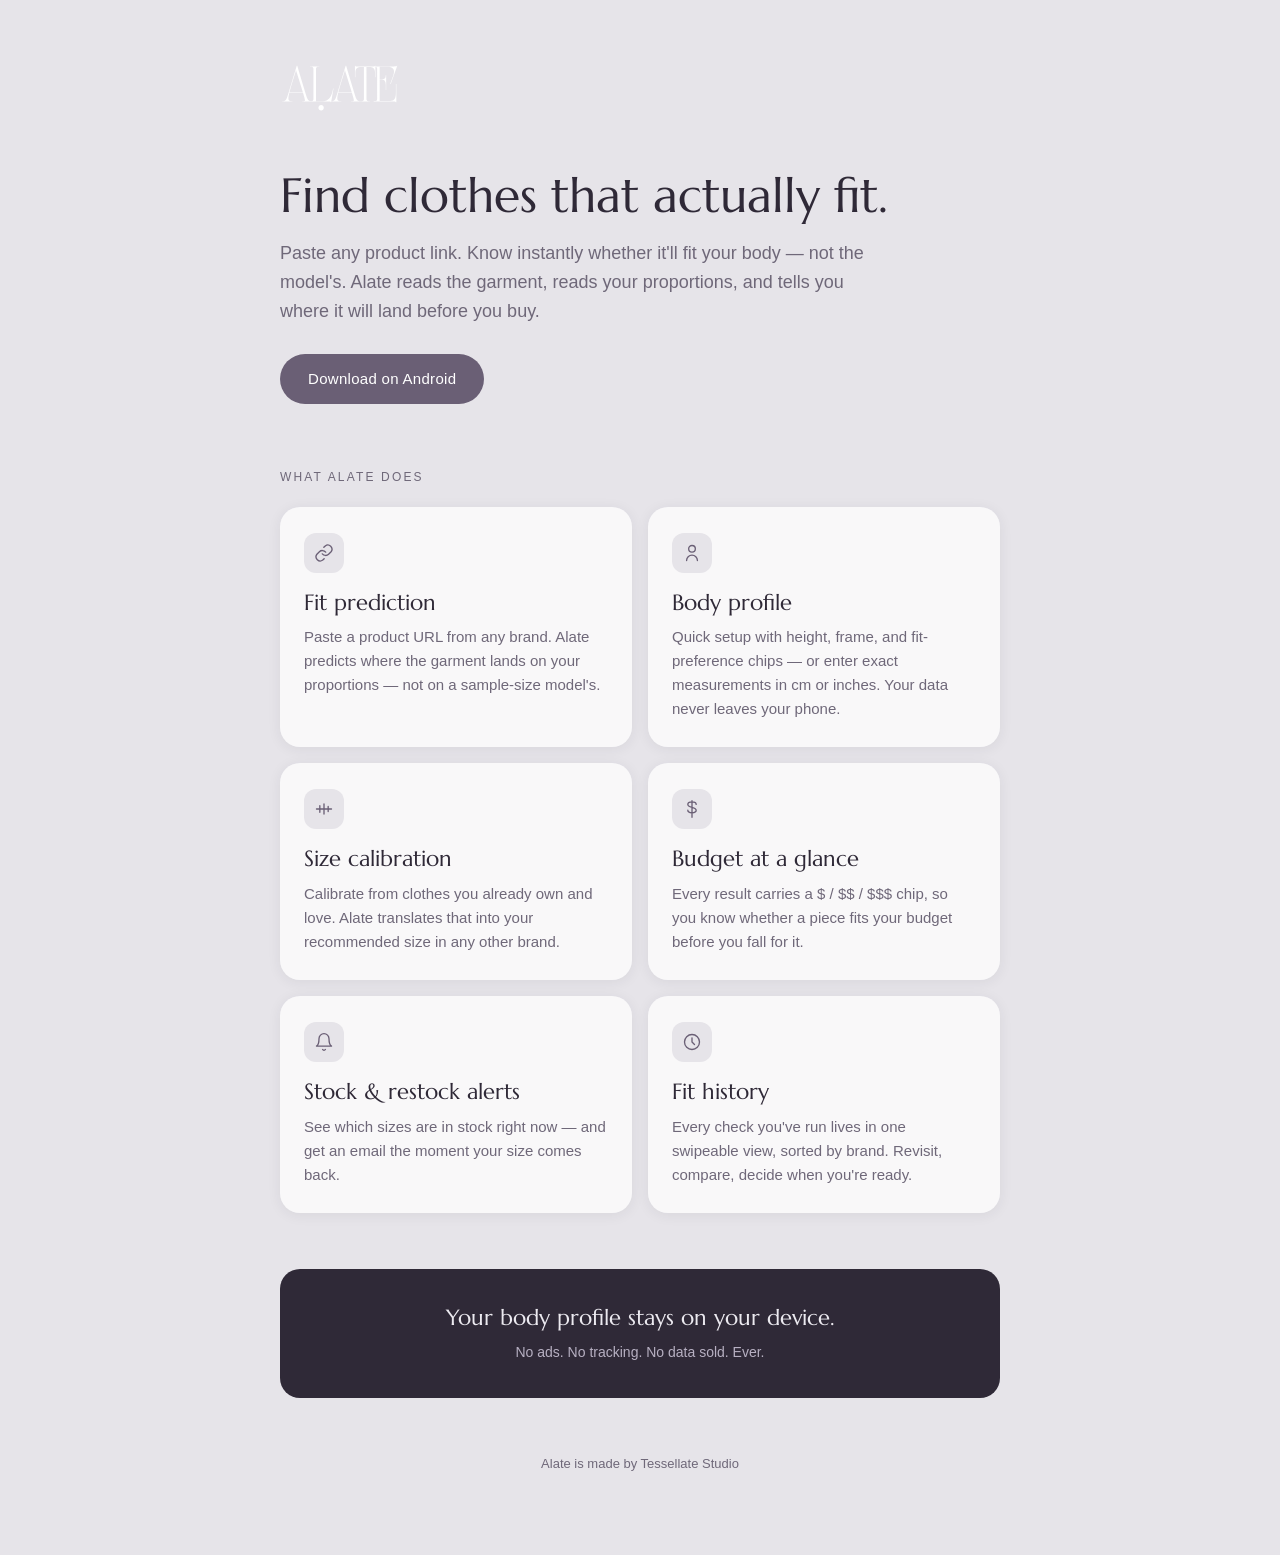
==== alate/index.html @ 80ae96fe "feat: add Alate and Mood Layer product one-pagers - alate/index.html — shopper-facing explainer (fit" ====
<!DOCTYPE html>
<html lang="en">
<head>
<meta charset="UTF-8">
<meta name="viewport" content="width=device-width, initial-scale=1.0">
<title>Alate — Find clothes that actually fit</title>
</head>
<body style="margin:0">
<style>
  @font-face {
    font-family: 'Marcellus';
    font-weight: 400;
    font-style: normal;
    src: url([data-uri]) format('truetype');
  }
  :root {
    --bg: #e6e4e9;
    --ink: #2f2937;
    --primary: #6a5f75;
    --muted: #6f6879;
    --glass: rgba(255, 255, 255, 0.75);
    --radius: 20px;
    --serif: 'Marcellus', Georgia, 'Times New Roman', serif;
    --sans: -apple-system, 'Segoe UI', Roboto, Helvetica, Arial, sans-serif;
  }
  html { background: var(--bg); }
  body {
    background: var(--bg);
    color: var(--ink);
    font-family: var(--sans);
    line-height: 1.6;
    -webkit-font-smoothing: antialiased;
  }
  .wrap { max-width: 720px; margin: 0 auto; padding: 64px 24px 80px; }
  .brand {
    display: flex;
    align-items: center;
    gap: 14px;
    margin-bottom: 56px;
  }
  .brand img.word { height: 48px; width: auto; }
  .hero h1 {
    font-family: var(--serif);
    font-weight: 400;
    font-size: clamp(34px, 7vw, 48px);
    line-height: 1.15;
    text-wrap: balance;
    margin: 0 0 16px;
  }
  .hero p.sub {
    font-size: 18px;
    color: var(--muted);
    max-width: 34em;
    margin: 0 0 28px;
  }
  .pill {
    display: inline-block;
    background: var(--primary);
    color: #fff;
    border-radius: 9999px;
    padding: 13px 28px;
    font-size: 15px;
    letter-spacing: 0.02em;
    text-decoration: none;
  }
  .pill:focus-visible { outline: 3px solid var(--ink); outline-offset: 2px; }
  .eyebrow {
    font-size: 12px;
    letter-spacing: 0.18em;
    text-transform: uppercase;
    color: var(--muted);
    margin: 64px 0 20px;
  }
  .grid {
    display: grid;
    grid-template-columns: repeat(auto-fit, minmax(280px, 1fr));
    gap: 16px;
  }
  .card {
    background: var(--glass);
    border-radius: var(--radius);
    padding: 26px 24px;
    box-shadow: 0 2px 14px rgba(47, 41, 55, 0.07);
  }
  .card h2 {
    font-family: var(--serif);
    font-weight: 400;
    font-size: 22px;
    margin: 0 0 8px;
    line-height: 1.3;
  }
  .card p { margin: 0; font-size: 15px; color: var(--muted); }
  .glyph {
    width: 40px; height: 40px;
    border-radius: 12px;
    background: var(--bg);
    display: flex; align-items: center; justify-content: center;
    margin-bottom: 16px;
  }
  .glyph svg { width: 20px; height: 20px; stroke: var(--primary); fill: none; stroke-width: 1.6; stroke-linecap: round; stroke-linejoin: round; }
  .privacy {
    margin-top: 56px;
    background: var(--ink);
    color: #eceaf0;
    border-radius: var(--radius);
    padding: 34px 32px;
    text-align: center;
  }
  .privacy p.lead {
    font-family: var(--serif);
    font-size: 22px;
    line-height: 1.4;
    margin: 0 0 8px;
    text-wrap: balance;
  }
  .privacy p.small { margin: 0; font-size: 14px; color: #b7b0c2; }
  .foot {
    margin-top: 56px;
    text-align: center;
    font-size: 13px;
    color: var(--muted);
  }
</style>

<div class="wrap">
  <div class="brand">
    <img class="word" src="[data-uri]" alt="alate">
  </div>

  <div class="hero">
    <h1>Find clothes that actually fit.</h1>
    <p class="sub">Paste any product link. Know instantly whether it'll fit your body — not the model's. Alate reads the garment, reads your proportions, and tells you where it will land before you buy.</p>
    <a class="pill" href="#">Download on Android</a>
  </div>

  <p class="eyebrow">What Alate does</p>

  <div class="grid">
    <div class="card">
      <div class="glyph"><svg viewBox="0 0 24 24"><path d="M10 13a5 5 0 0 0 7.5.5l3-3a5 5 0 0 0-7-7l-1.7 1.7"/><path d="M14 11a5 5 0 0 0-7.5-.5l-3 3a5 5 0 0 0 7 7l1.7-1.7"/></svg></div>
      <h2>Fit prediction</h2>
      <p>Paste a product URL from any brand. Alate predicts where the garment lands on your proportions — not on a sample-size model's.</p>
    </div>
    <div class="card">
      <div class="glyph"><svg viewBox="0 0 24 24"><circle cx="12" cy="7" r="4"/><path d="M5.5 21a6.5 6.5 0 0 1 13 0"/></svg></div>
      <h2>Body profile</h2>
      <p>Quick setup with height, frame, and fit-preference chips — or enter exact measurements in cm or inches. Your data never leaves your phone.</p>
    </div>
    <div class="card">
      <div class="glyph"><svg viewBox="0 0 24 24"><path d="M3 12h18M7 8v8M12 6v12M17 9v6"/></svg></div>
      <h2>Size calibration</h2>
      <p>Calibrate from clothes you already own and love. Alate translates that into your recommended size in any other brand.</p>
    </div>
    <div class="card">
      <div class="glyph"><svg viewBox="0 0 24 24"><path d="M12 2v20M17 6.5c0-2-2.2-3-5-3s-5 1-5 3 2 2.7 5 3.5 5 1.7 5 3.5-2.2 3-5 3-5-1-5-3"/></svg></div>
      <h2>Budget at a glance</h2>
      <p>Every result carries a $ / $$ / $$$ chip, so you know whether a piece fits your budget before you fall for it.</p>
    </div>
    <div class="card">
      <div class="glyph"><svg viewBox="0 0 24 24"><path d="M18 8a6 6 0 0 0-12 0c0 7-3 9-3 9h18s-3-2-3-9"/><path d="M13.7 21a2 2 0 0 1-3.4 0"/></svg></div>
      <h2>Stock &amp; restock alerts</h2>
      <p>See which sizes are in stock right now — and get an email the moment your size comes back.</p>
    </div>
    <div class="card">
      <div class="glyph"><svg viewBox="0 0 24 24"><circle cx="12" cy="12" r="9"/><path d="M12 7v5l3 3"/></svg></div>
      <h2>Fit history</h2>
      <p>Every check you've run lives in one swipeable view, sorted by brand. Revisit, compare, decide when you're ready.</p>
    </div>
  </div>

  <div class="privacy">
    <p class="lead">Your body profile stays on your device.</p>
    <p class="small">No ads. No tracking. No data sold. Ever.</p>
  </div>

  <div class="foot">Alate is made by Tessellate Studio</div>
</div>

</body>
</html>
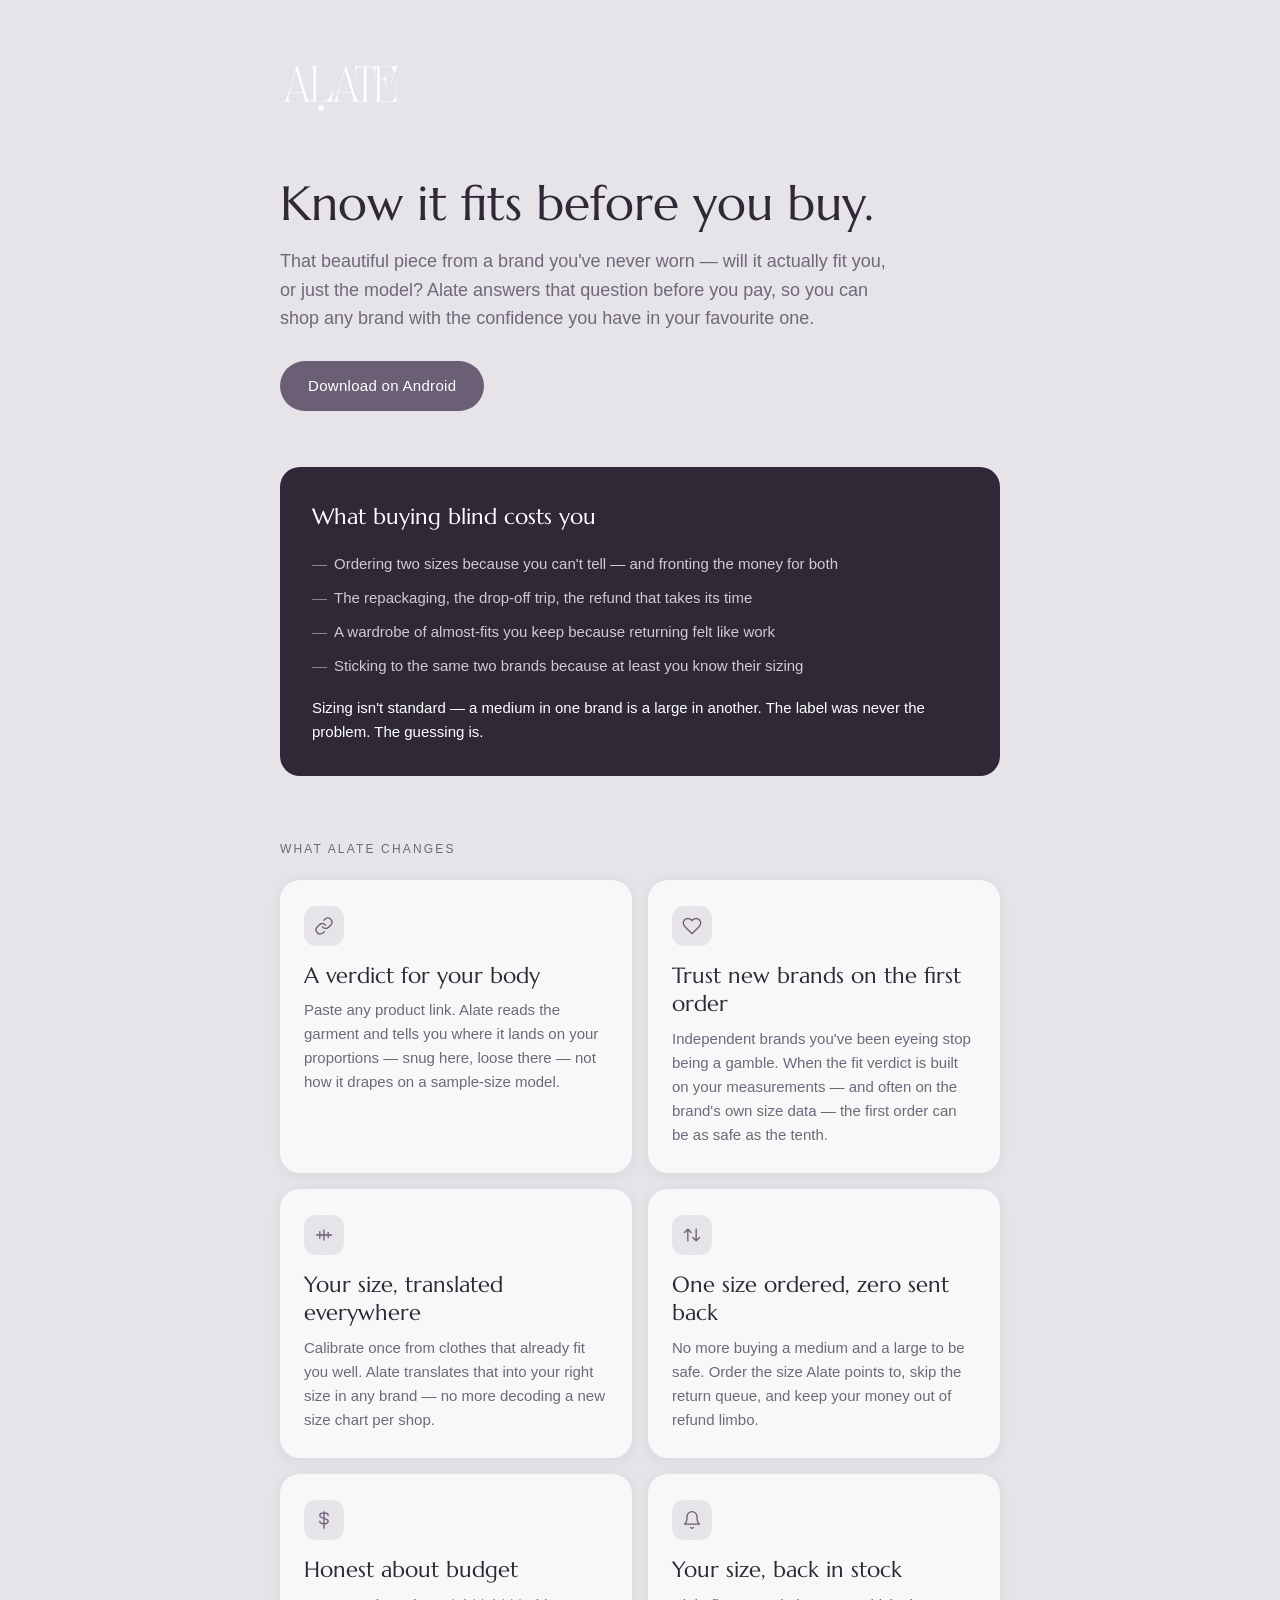
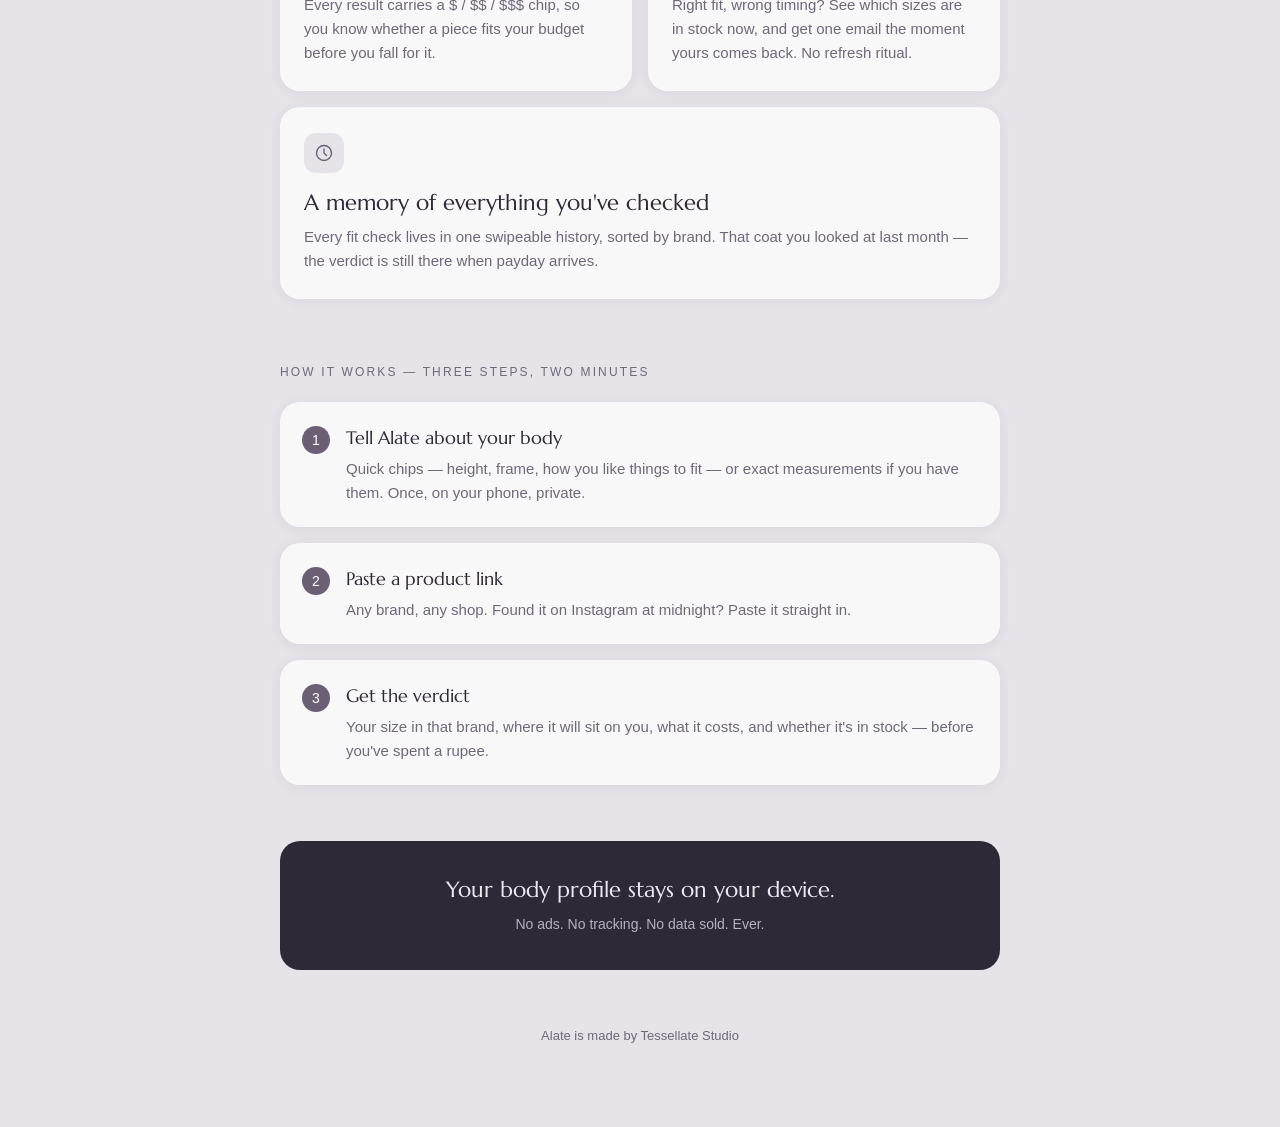
==== commit b63a90ee: "feat: trust-led shopper pitch for Alate one-pager Reframe from feature list to outcomes: buying-blin" ====
--- a/alate/index.html
+++ b/alate/index.html
@@ -3,7 +3,7 @@
 <head>
 <meta charset="UTF-8">
 <meta name="viewport" content="width=device-width, initial-scale=1.0">
-<title>Alate — Find clothes that actually fit</title>
+<title>Alate — Know it fits before you buy</title>
 </head>
 <body style="margin:0">
 <style>
@@ -32,12 +32,7 @@
     -webkit-font-smoothing: antialiased;
   }
   .wrap { max-width: 720px; margin: 0 auto; padding: 64px 24px 80px; }
-  .brand {
-    display: flex;
-    align-items: center;
-    gap: 14px;
-    margin-bottom: 56px;
-  }
+  .brand { margin-bottom: 56px; }
   .brand img.word { height: 48px; width: auto; }
   .hero h1 {
     font-family: var(--serif);
@@ -71,6 +66,24 @@
     color: var(--muted);
     margin: 64px 0 20px;
   }
+  .cost {
+    background: var(--ink);
+    color: #eceaf0;
+    border-radius: var(--radius);
+    padding: 32px;
+    margin-top: 56px;
+  }
+  .cost h2 {
+    font-family: var(--serif);
+    font-weight: 400;
+    font-size: 22px;
+    margin: 0 0 18px;
+    color: #fff;
+  }
+  .cost ul { margin: 0; padding: 0; list-style: none; display: grid; gap: 10px; }
+  .cost li { font-size: 15px; color: #cfc9d8; padding-left: 22px; position: relative; }
+  .cost li::before { content: '—'; position: absolute; left: 0; color: #8d8399; }
+  .cost p.kicker { margin: 18px 0 0; font-size: 15px; color: #fff; }
   .grid {
     display: grid;
     grid-template-columns: repeat(auto-fit, minmax(280px, 1fr));
@@ -82,6 +95,7 @@
     padding: 26px 24px;
     box-shadow: 0 2px 14px rgba(47, 41, 55, 0.07);
   }
+  .card.wide { grid-column: 1 / -1; }
   .card h2 {
     font-family: var(--serif);
     font-weight: 400;
@@ -98,6 +112,28 @@
     margin-bottom: 16px;
   }
   .glyph svg { width: 20px; height: 20px; stroke: var(--primary); fill: none; stroke-width: 1.6; stroke-linecap: round; stroke-linejoin: round; }
+  .steps { display: grid; gap: 16px; counter-reset: step; }
+  .step {
+    background: var(--glass);
+    border-radius: var(--radius);
+    padding: 22px 24px 22px 66px;
+    box-shadow: 0 2px 14px rgba(47, 41, 55, 0.07);
+    position: relative;
+    counter-increment: step;
+  }
+  .step::before {
+    content: counter(step);
+    position: absolute;
+    left: 22px; top: 24px;
+    width: 28px; height: 28px;
+    border-radius: 9999px;
+    background: var(--primary);
+    color: #fff;
+    font-size: 14px;
+    display: flex; align-items: center; justify-content: center;
+  }
+  .step h3 { font-family: var(--serif); font-weight: 400; font-size: 18px; margin: 0 0 4px; }
+  .step p { margin: 0; font-size: 15px; color: var(--muted); }
   .privacy {
     margin-top: 56px;
     background: var(--ink);
@@ -128,43 +164,76 @@
   </div>
 
   <div class="hero">
-    <h1>Find clothes that actually fit.</h1>
-    <p class="sub">Paste any product link. Know instantly whether it'll fit your body — not the model's. Alate reads the garment, reads your proportions, and tells you where it will land before you buy.</p>
+    <h1>Know it fits before you buy.</h1>
+    <p class="sub">That beautiful piece from a brand you've never worn — will it actually fit you, or just the model? Alate answers that question before you pay, so you can shop any brand with the confidence you have in your favourite one.</p>
     <a class="pill" href="#">Download on Android</a>
   </div>
 
-  <p class="eyebrow">What Alate does</p>
+  <div class="cost">
+    <h2>What buying blind costs you</h2>
+    <ul>
+      <li>Ordering two sizes because you can't tell — and fronting the money for both</li>
+      <li>The repackaging, the drop-off trip, the refund that takes its time</li>
+      <li>A wardrobe of almost-fits you keep because returning felt like work</li>
+      <li>Sticking to the same two brands because at least you know their sizing</li>
+    </ul>
+    <p class="kicker">Sizing isn't standard — a medium in one brand is a large in another. The label was never the problem. The guessing is.</p>
+  </div>
+
+  <p class="eyebrow">What Alate changes</p>
 
   <div class="grid">
     <div class="card">
       <div class="glyph"><svg viewBox="0 0 24 24"><path d="M10 13a5 5 0 0 0 7.5.5l3-3a5 5 0 0 0-7-7l-1.7 1.7"/><path d="M14 11a5 5 0 0 0-7.5-.5l-3 3a5 5 0 0 0 7 7l1.7-1.7"/></svg></div>
-      <h2>Fit prediction</h2>
-      <p>Paste a product URL from any brand. Alate predicts where the garment lands on your proportions — not on a sample-size model's.</p>
-    </div>
-    <div class="card">
-      <div class="glyph"><svg viewBox="0 0 24 24"><circle cx="12" cy="7" r="4"/><path d="M5.5 21a6.5 6.5 0 0 1 13 0"/></svg></div>
-      <h2>Body profile</h2>
-      <p>Quick setup with height, frame, and fit-preference chips — or enter exact measurements in cm or inches. Your data never leaves your phone.</p>
+      <h2>A verdict for your body</h2>
+      <p>Paste any product link. Alate reads the garment and tells you where it lands on your proportions — snug here, loose there — not how it drapes on a sample-size model.</p>
+    </div>
+    <div class="card">
+      <div class="glyph"><svg viewBox="0 0 24 24"><path d="M20.8 4.6a5.5 5.5 0 0 0-7.8 0L12 5.6l-1-1a5.5 5.5 0 0 0-7.8 7.8l1 1L12 21.2l7.8-7.8 1-1a5.5 5.5 0 0 0 0-7.8z"/></svg></div>
+      <h2>Trust new brands on the first order</h2>
+      <p>Independent brands you've been eyeing stop being a gamble. When the fit verdict is built on your measurements — and often on the brand's own size data — the first order can be as safe as the tenth.</p>
     </div>
     <div class="card">
       <div class="glyph"><svg viewBox="0 0 24 24"><path d="M3 12h18M7 8v8M12 6v12M17 9v6"/></svg></div>
-      <h2>Size calibration</h2>
-      <p>Calibrate from clothes you already own and love. Alate translates that into your recommended size in any other brand.</p>
+      <h2>Your size, translated everywhere</h2>
+      <p>Calibrate once from clothes that already fit you well. Alate translates that into your right size in any brand — no more decoding a new size chart per shop.</p>
+    </div>
+    <div class="card">
+      <div class="glyph"><svg viewBox="0 0 24 24"><path d="M3 9l4-4 4 4M7 5v14"/><path d="M21 15l-4 4-4-4M17 19V5"/></svg></div>
+      <h2>One size ordered, zero sent back</h2>
+      <p>No more buying a medium and a large to be safe. Order the size Alate points to, skip the return queue, and keep your money out of refund limbo.</p>
     </div>
     <div class="card">
       <div class="glyph"><svg viewBox="0 0 24 24"><path d="M12 2v20M17 6.5c0-2-2.2-3-5-3s-5 1-5 3 2 2.7 5 3.5 5 1.7 5 3.5-2.2 3-5 3-5-1-5-3"/></svg></div>
-      <h2>Budget at a glance</h2>
+      <h2>Honest about budget</h2>
       <p>Every result carries a $ / $$ / $$$ chip, so you know whether a piece fits your budget before you fall for it.</p>
     </div>
     <div class="card">
       <div class="glyph"><svg viewBox="0 0 24 24"><path d="M18 8a6 6 0 0 0-12 0c0 7-3 9-3 9h18s-3-2-3-9"/><path d="M13.7 21a2 2 0 0 1-3.4 0"/></svg></div>
-      <h2>Stock &amp; restock alerts</h2>
-      <p>See which sizes are in stock right now — and get an email the moment your size comes back.</p>
-    </div>
-    <div class="card">
+      <h2>Your size, back in stock</h2>
+      <p>Right fit, wrong timing? See which sizes are in stock now, and get one email the moment yours comes back. No refresh ritual.</p>
+    </div>
+    <div class="card wide">
       <div class="glyph"><svg viewBox="0 0 24 24"><circle cx="12" cy="12" r="9"/><path d="M12 7v5l3 3"/></svg></div>
-      <h2>Fit history</h2>
-      <p>Every check you've run lives in one swipeable view, sorted by brand. Revisit, compare, decide when you're ready.</p>
+      <h2>A memory of everything you've checked</h2>
+      <p>Every fit check lives in one swipeable history, sorted by brand. That coat you looked at last month — the verdict is still there when payday arrives.</p>
+    </div>
+  </div>
+
+  <p class="eyebrow">How it works — three steps, two minutes</p>
+
+  <div class="steps">
+    <div class="step">
+      <h3>Tell Alate about your body</h3>
+      <p>Quick chips — height, frame, how you like things to fit — or exact measurements if you have them. Once, on your phone, private.</p>
+    </div>
+    <div class="step">
+      <h3>Paste a product link</h3>
+      <p>Any brand, any shop. Found it on Instagram at midnight? Paste it straight in.</p>
+    </div>
+    <div class="step">
+      <h3>Get the verdict</h3>
+      <p>Your size in that brand, where it will sit on you, what it costs, and whether it's in stock — before you've spent a rupee.</p>
     </div>
   </div>
 
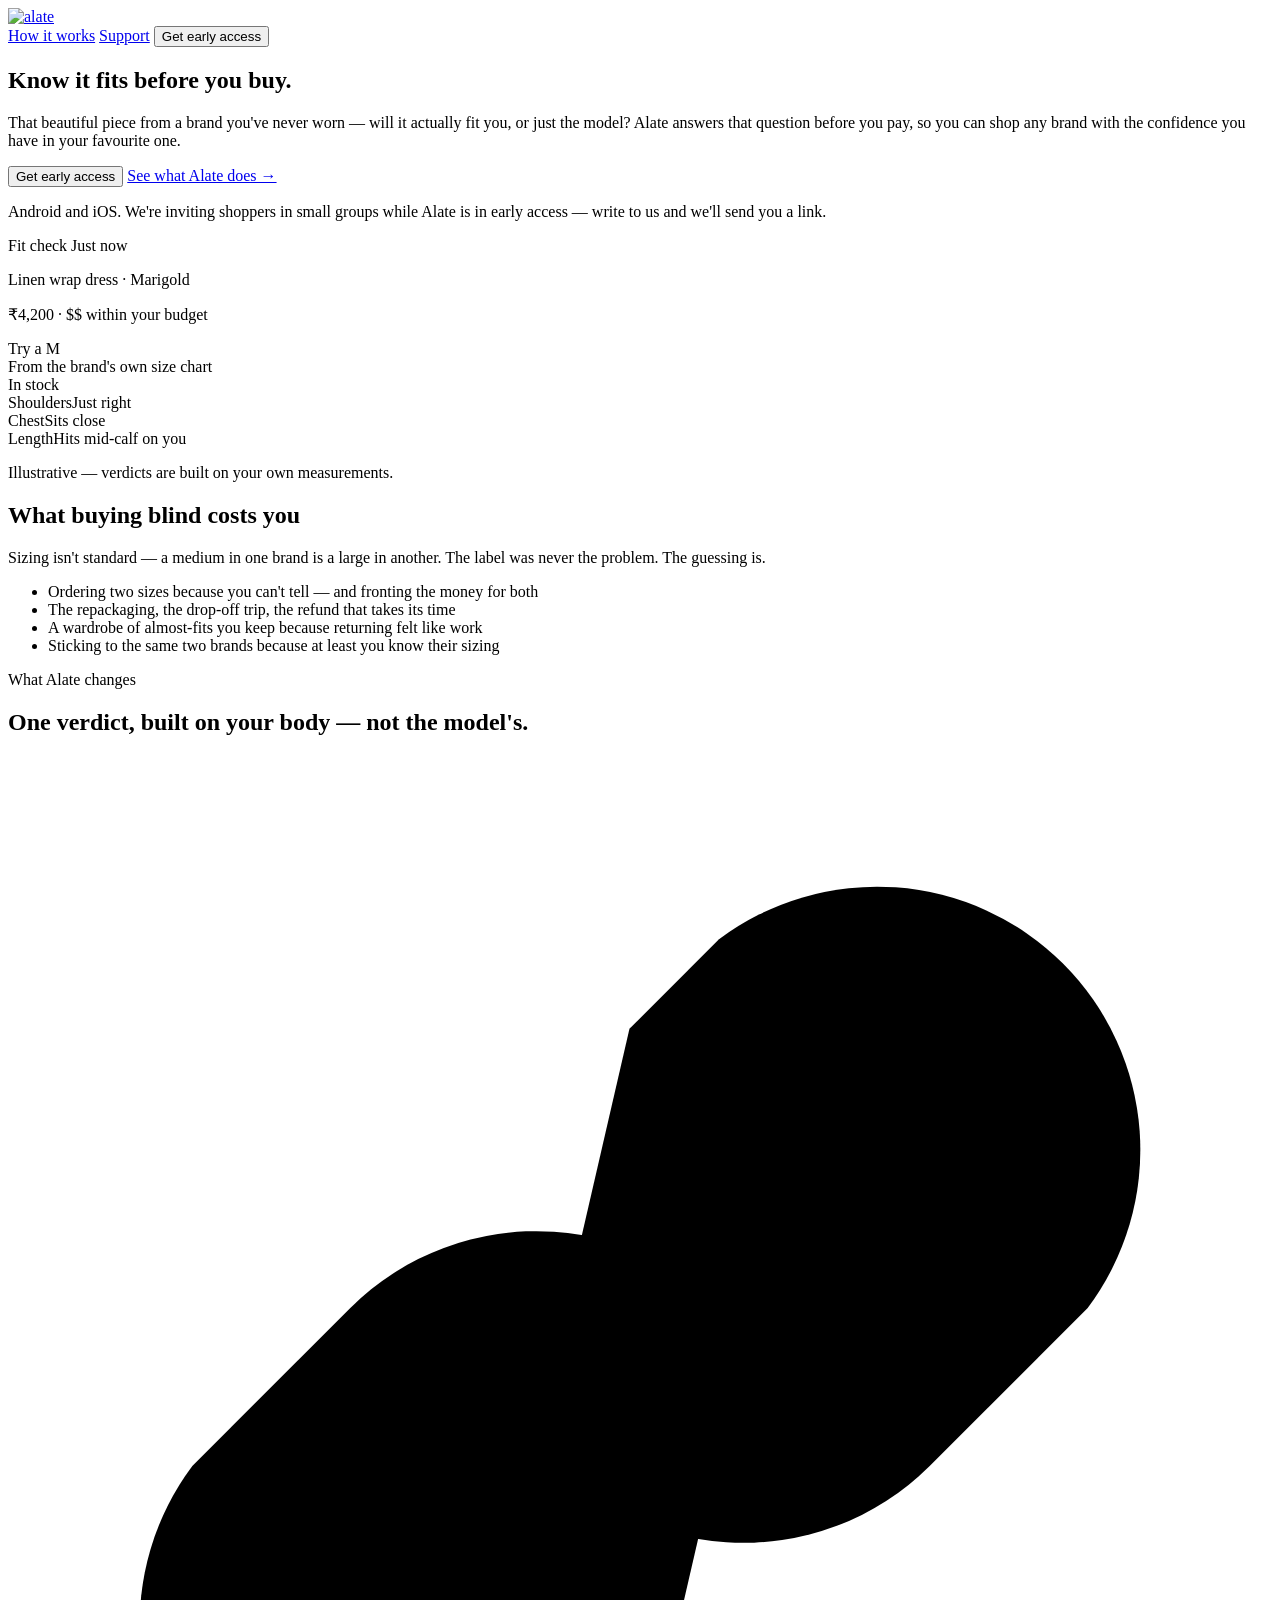
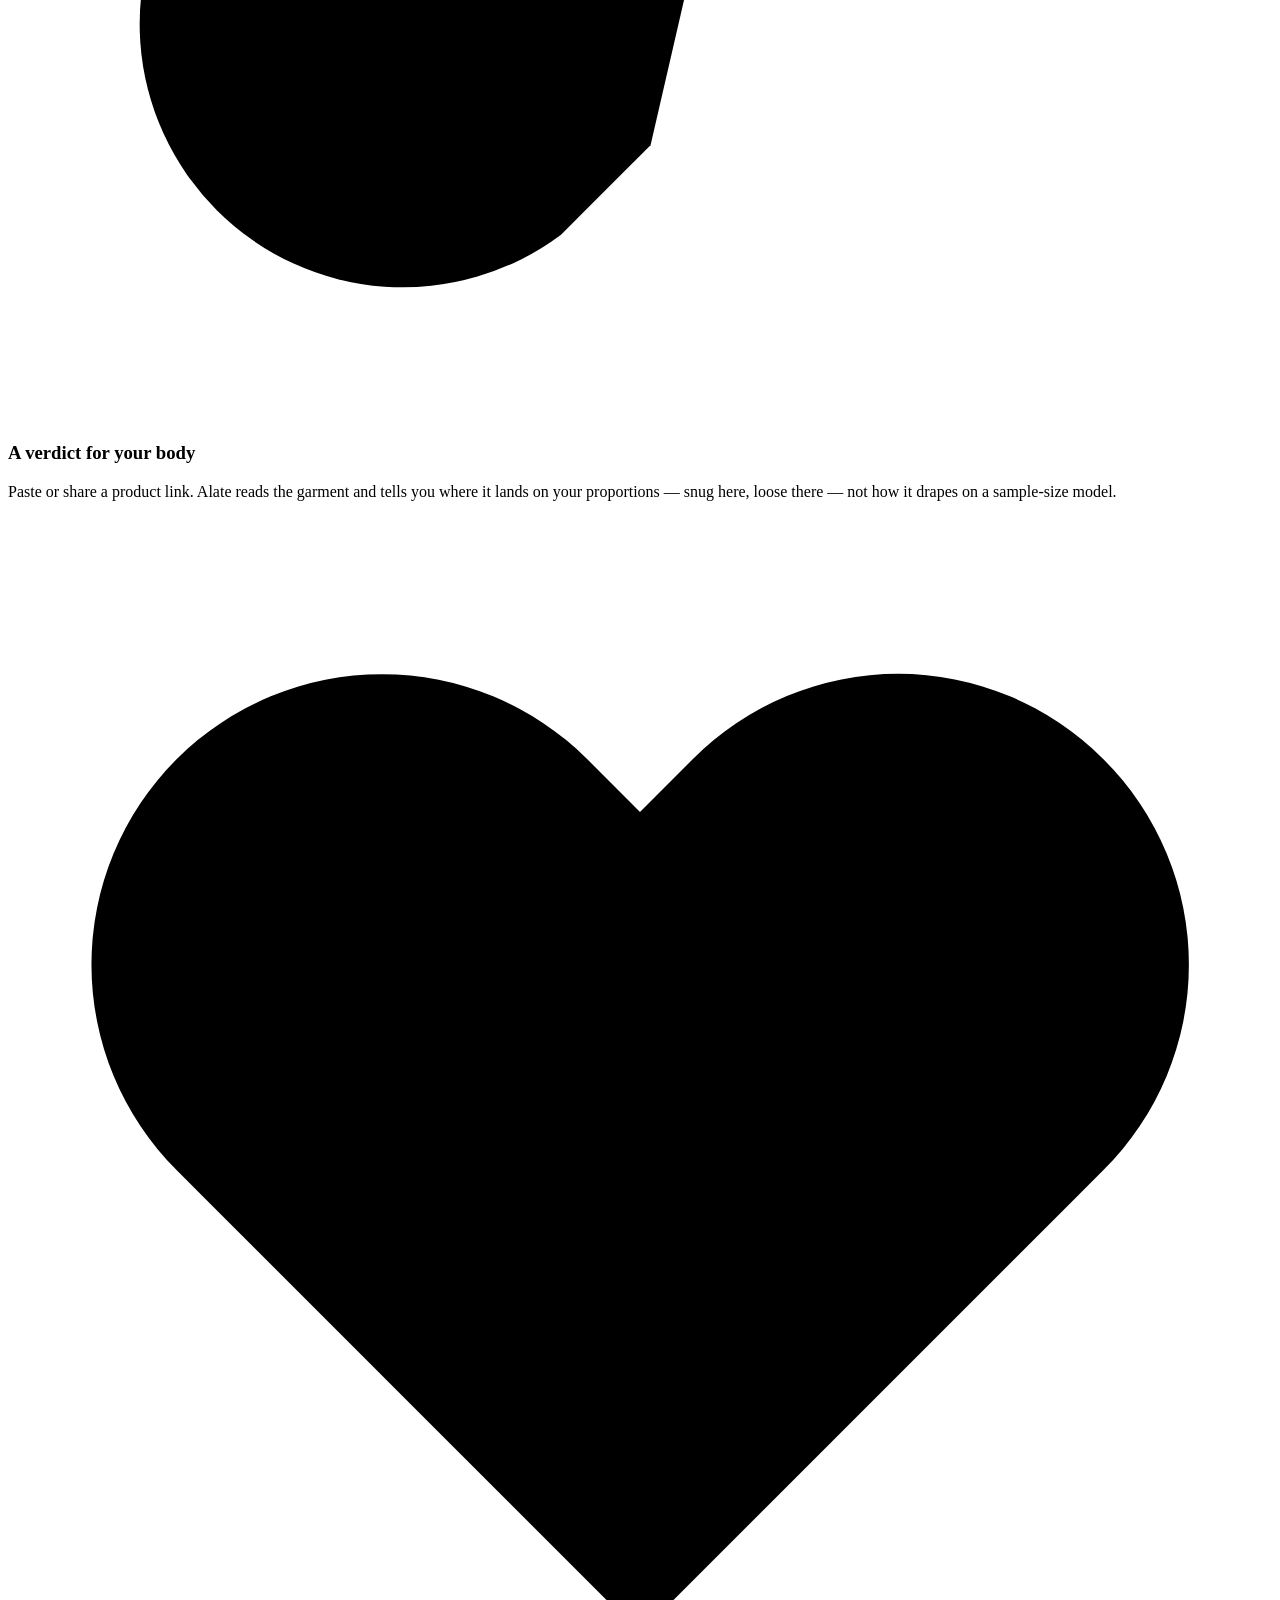
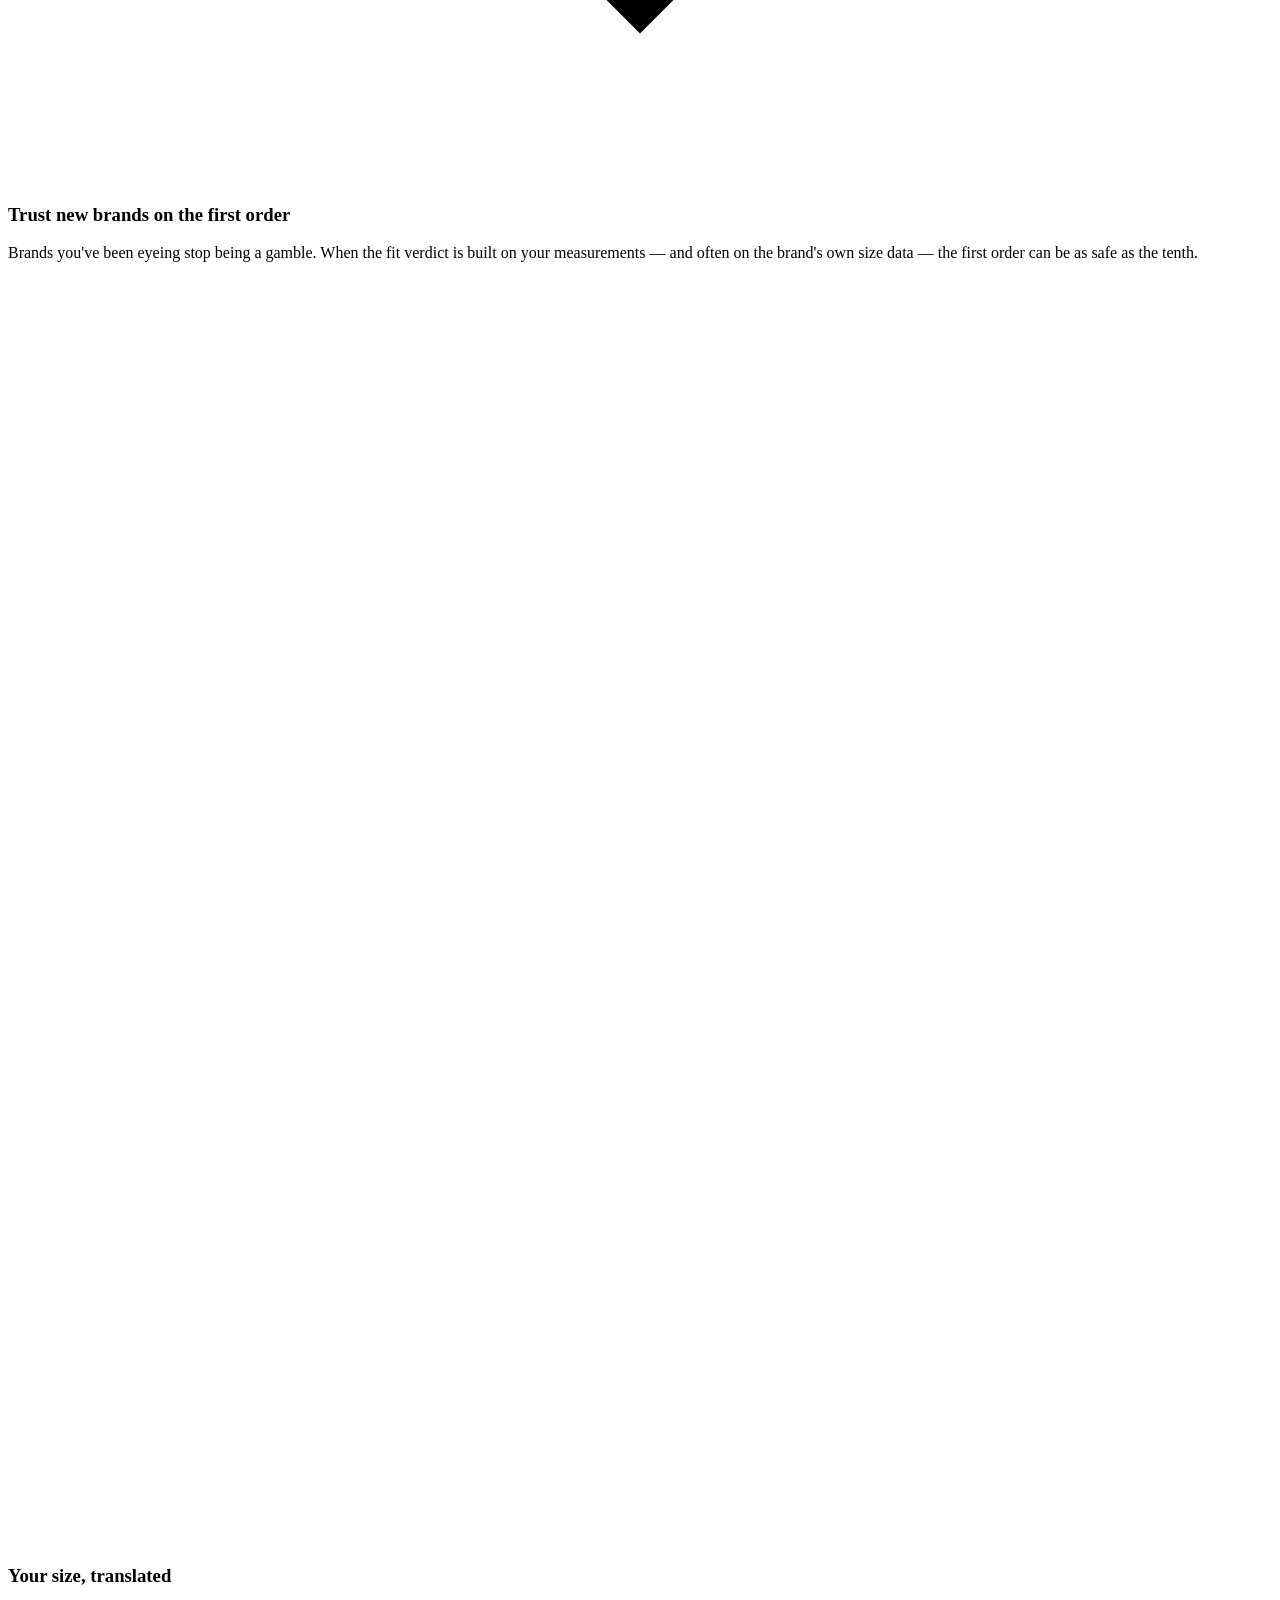
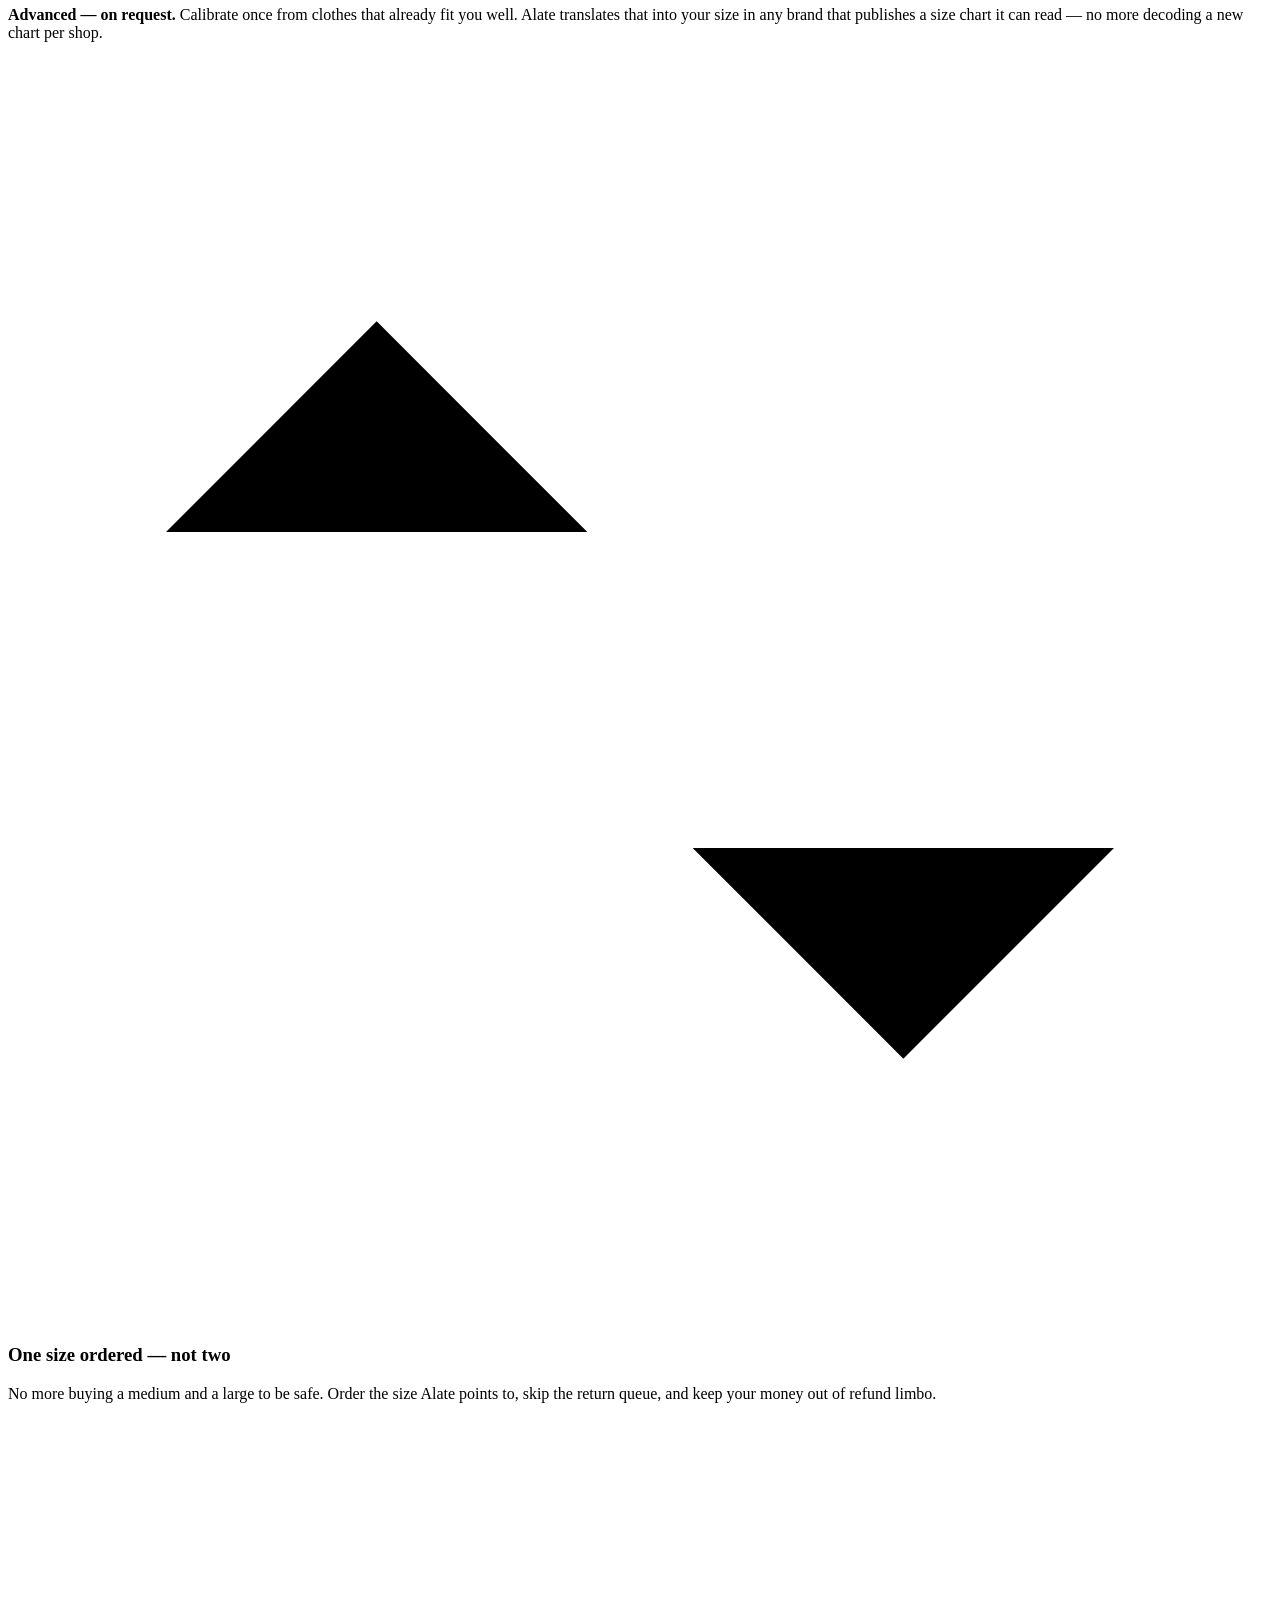
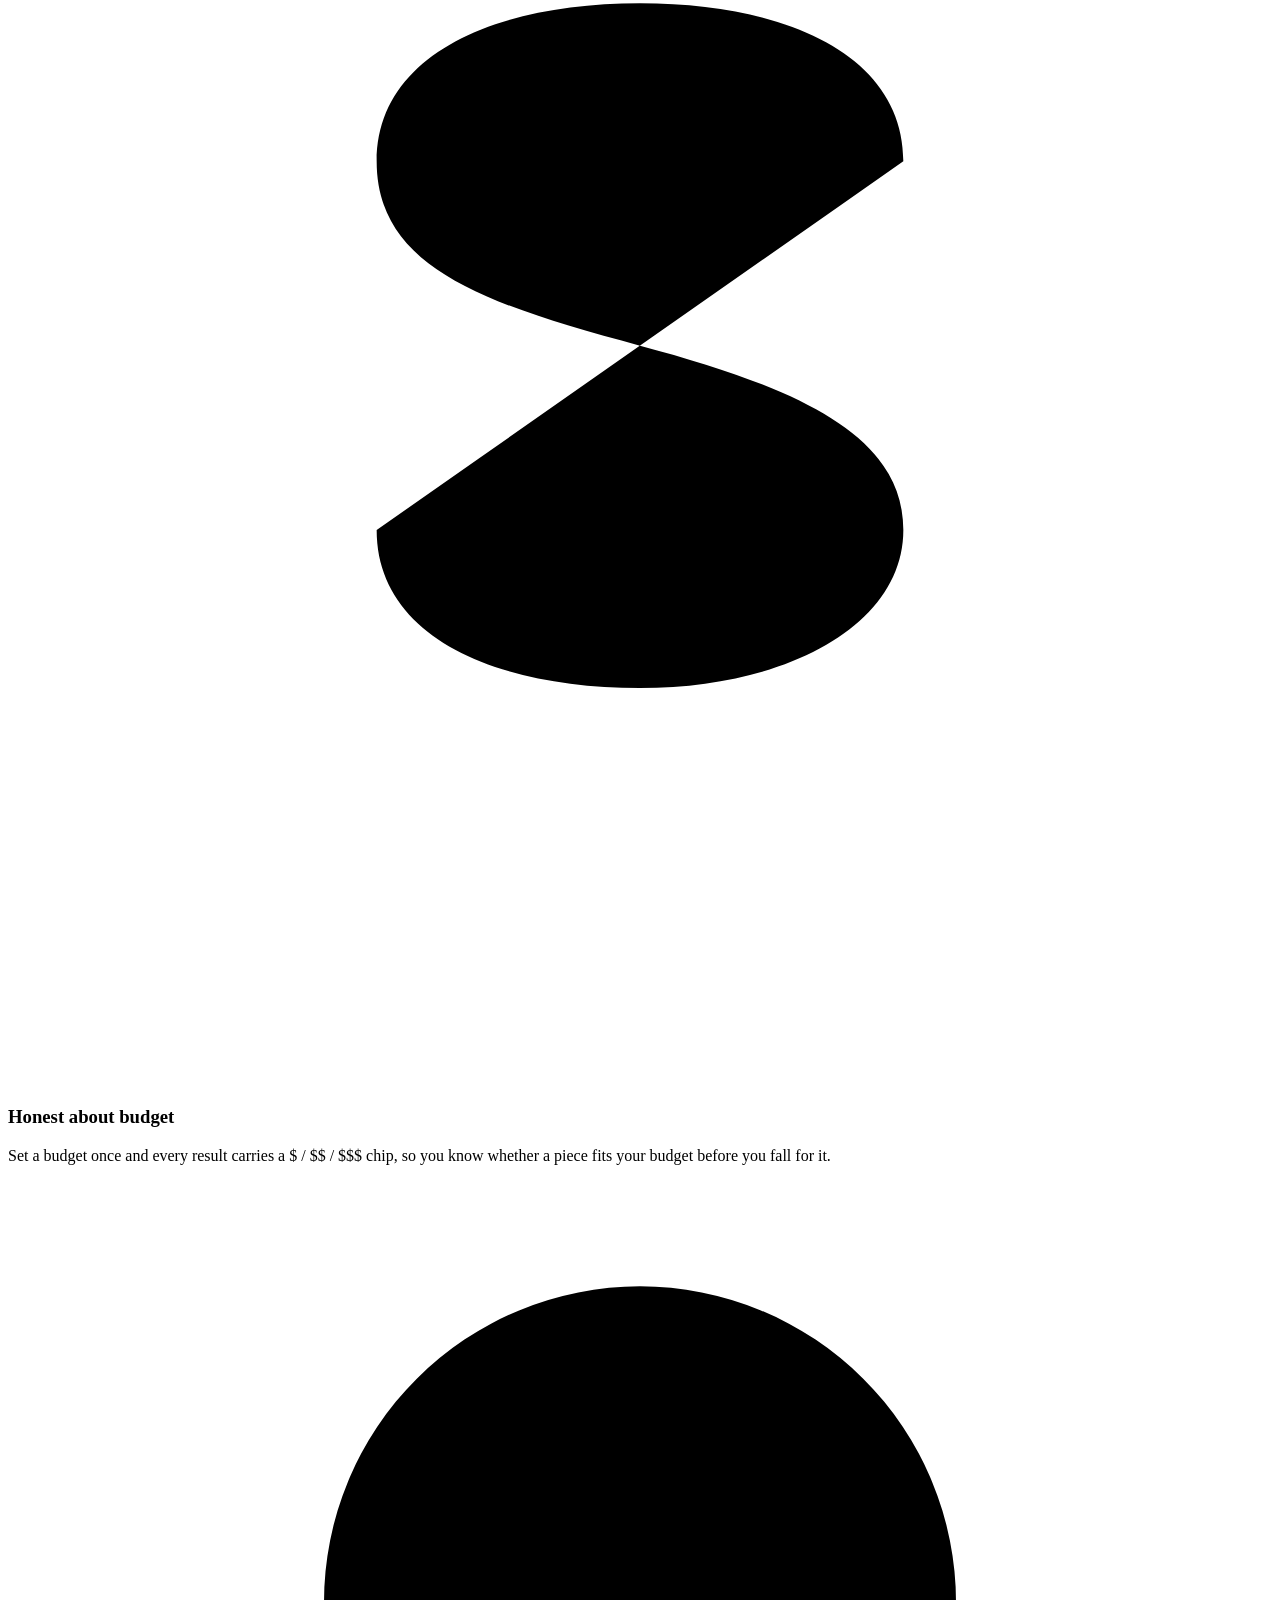
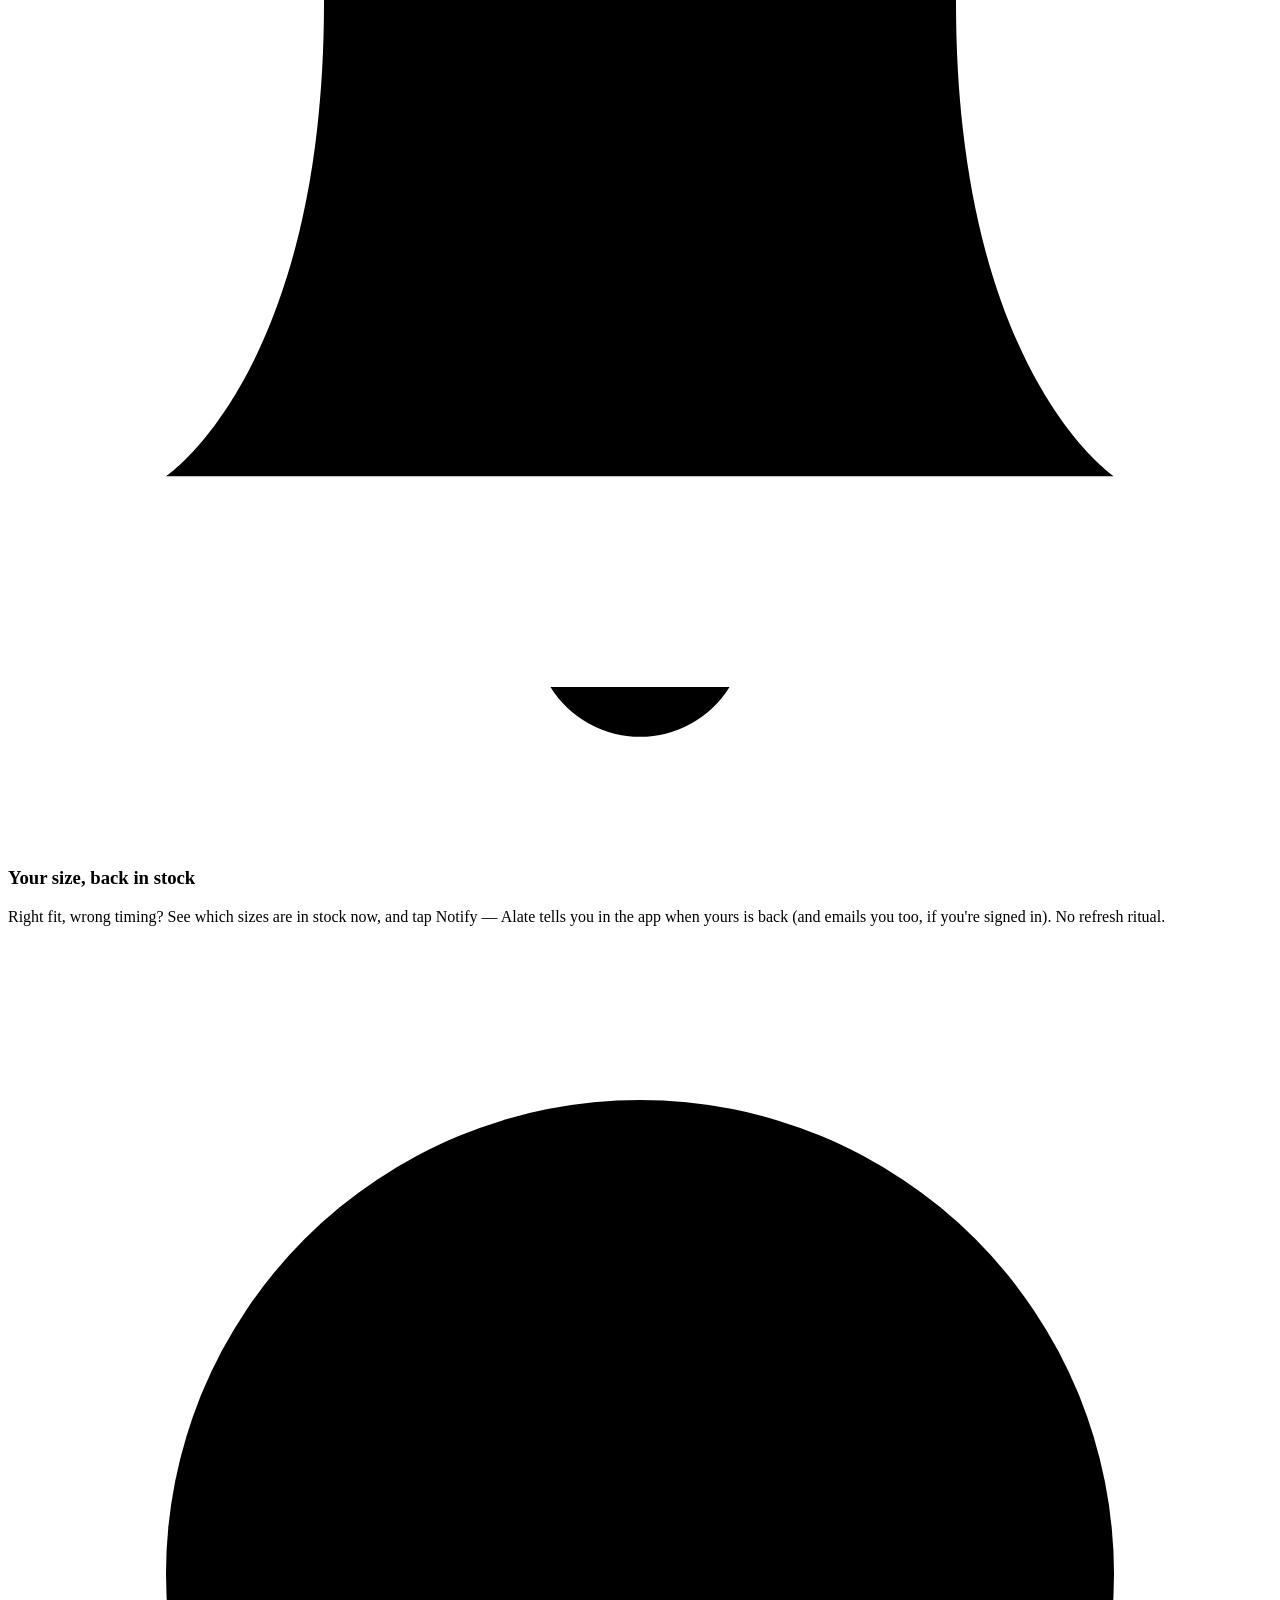
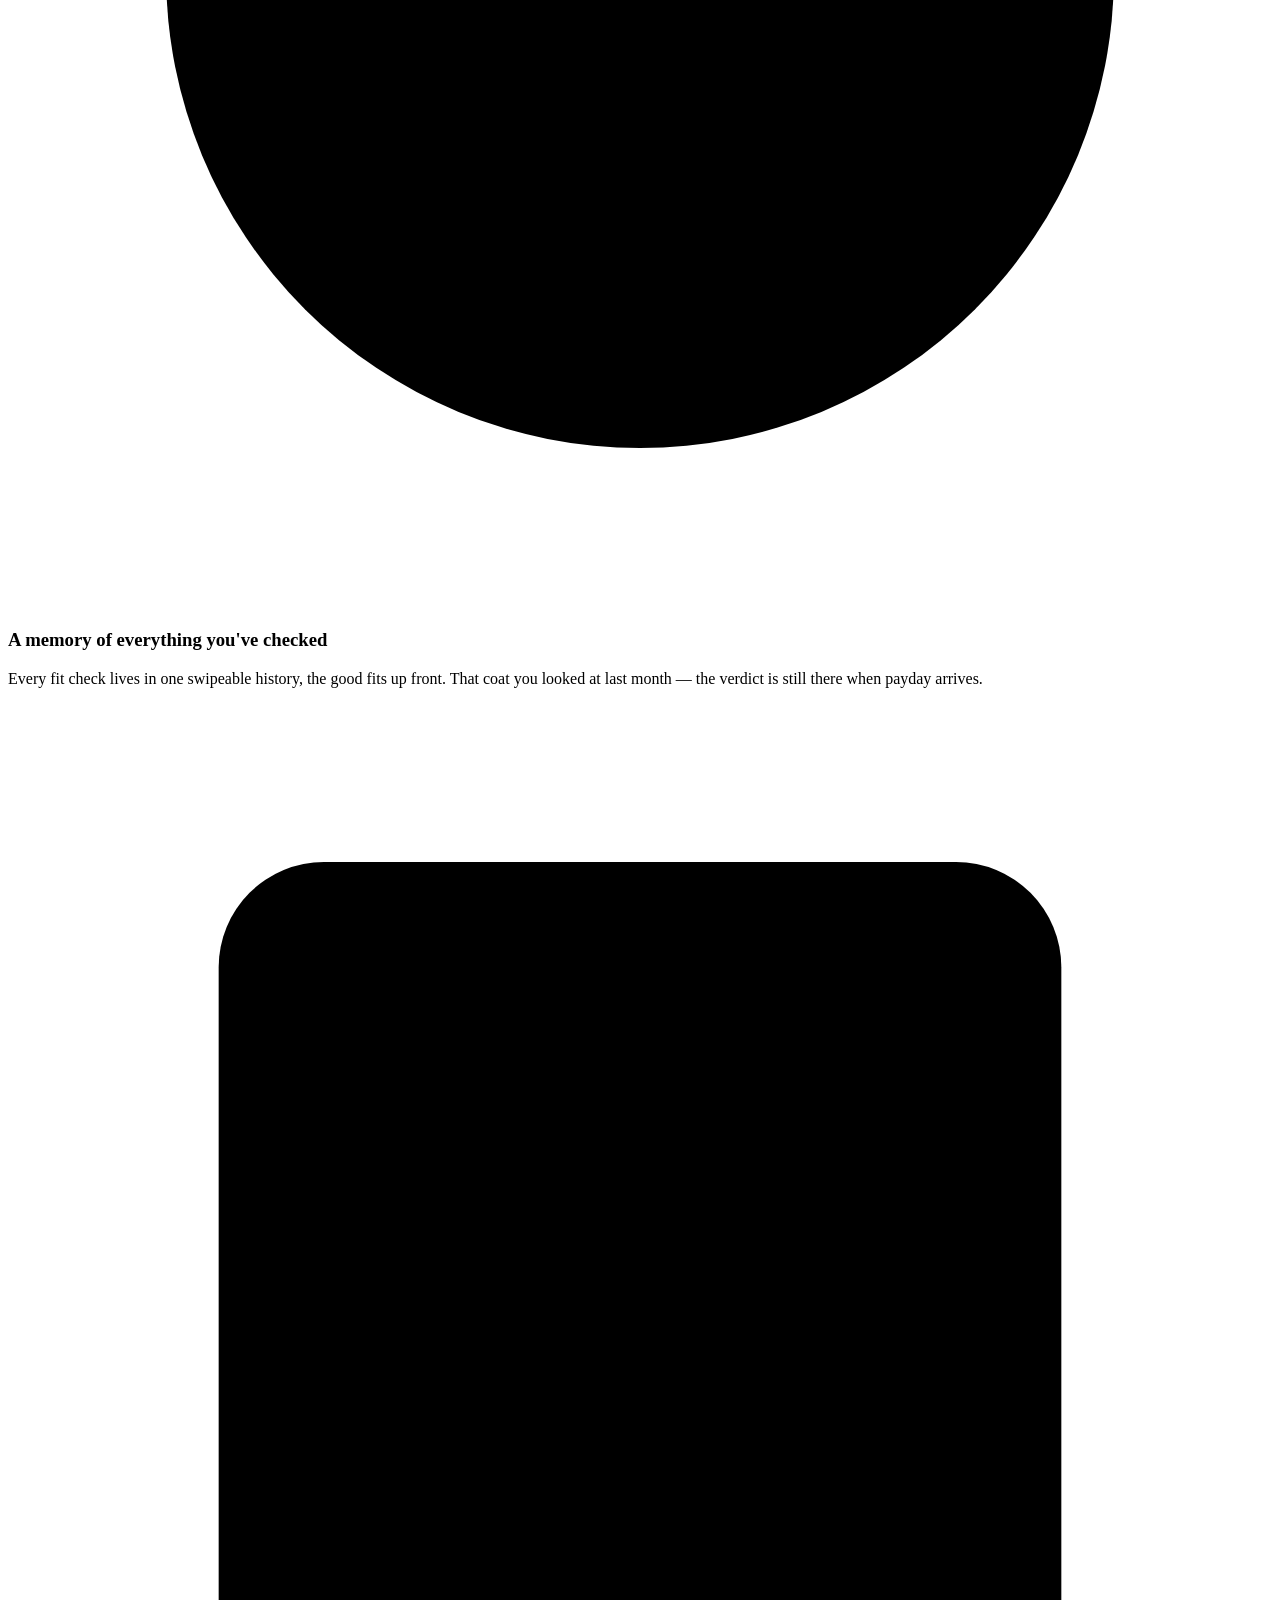
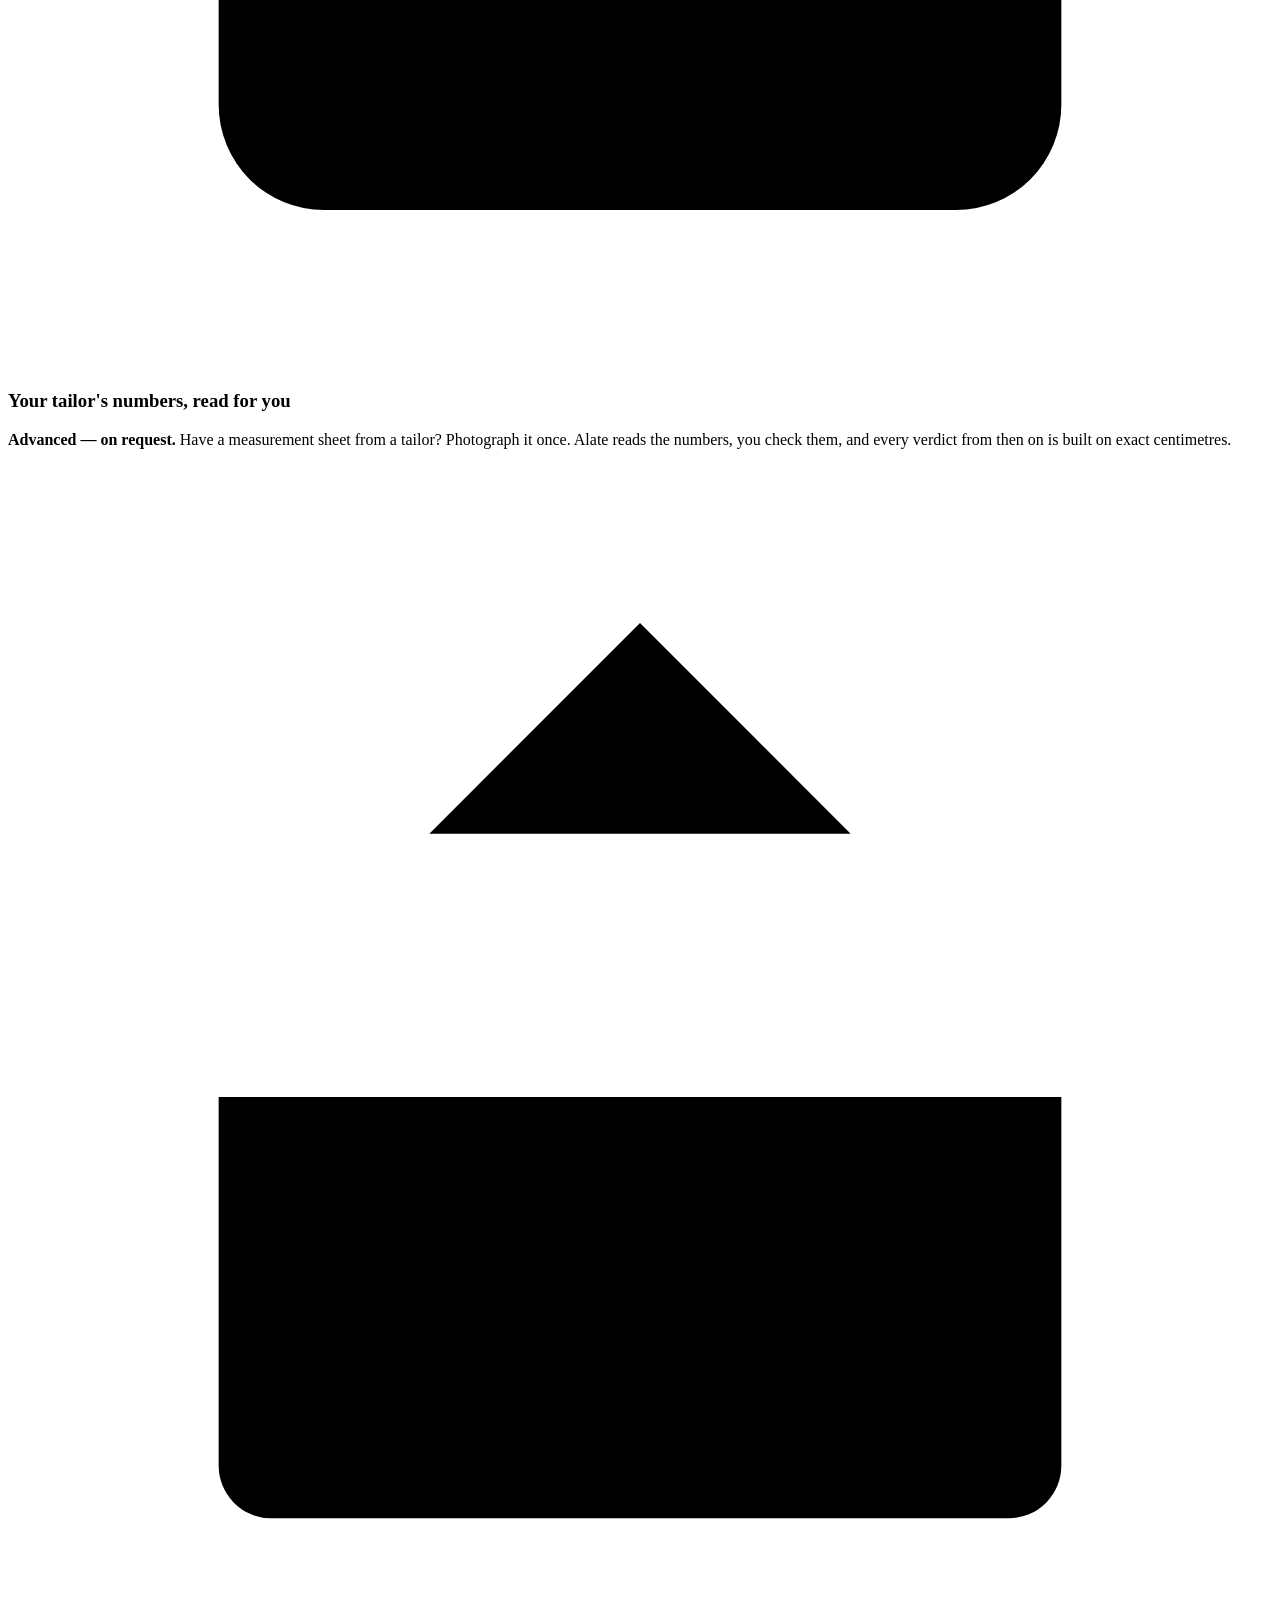
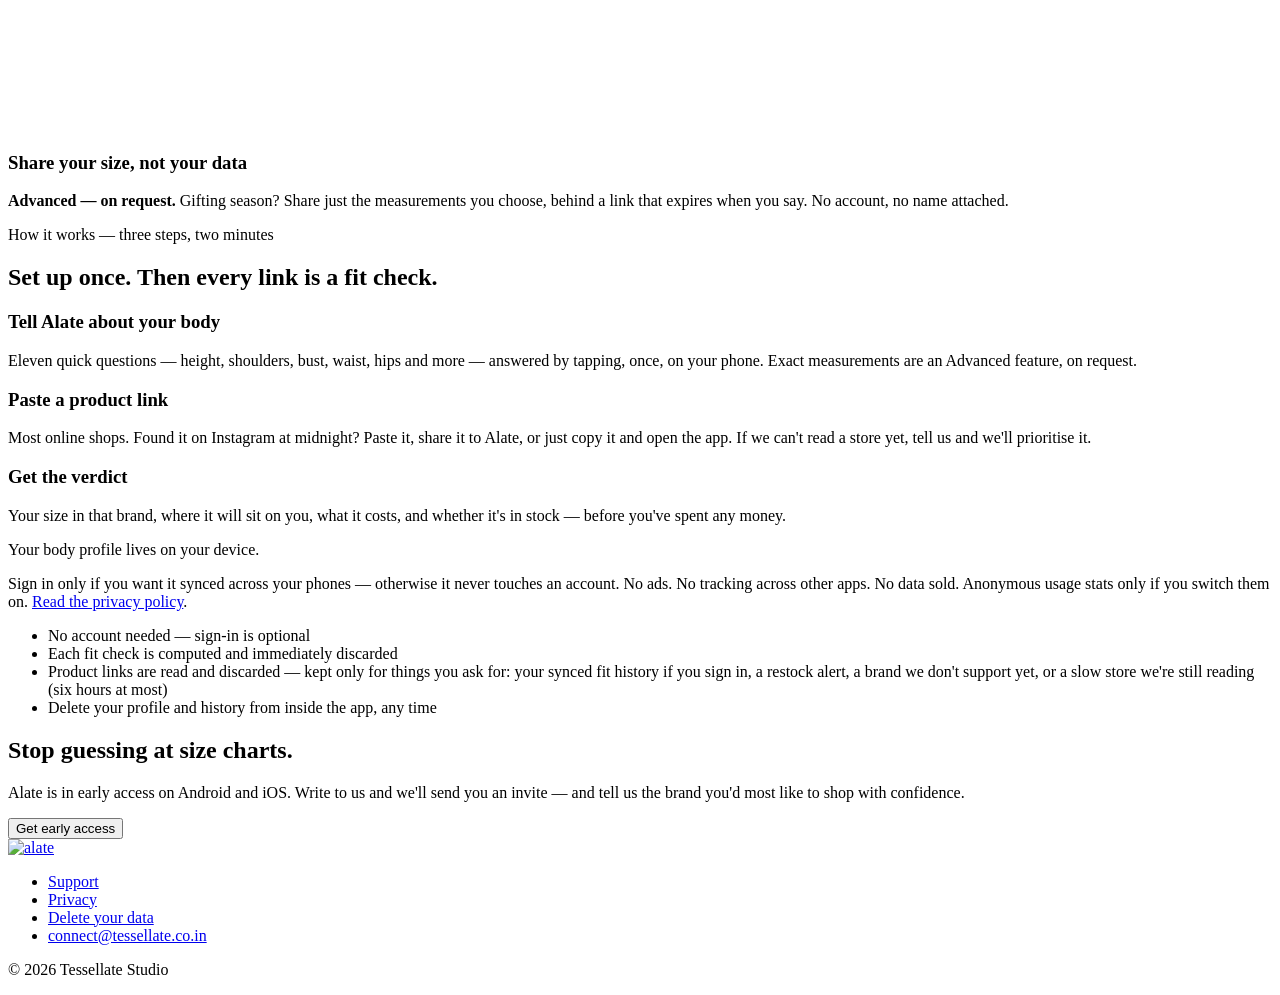
==== commit c1233720: "docs(alate): landing pages and support say what the app does as of 2026-10-10 Shopper page: Advanced" ====
--- a/alate/index.html
+++ b/alate/index.html
@@ -4,246 +4,210 @@
 <meta charset="UTF-8">
 <meta name="viewport" content="width=device-width, initial-scale=1.0">
 <title>Alate — Know it fits before you buy</title>
+<meta name="robots" content="noindex, nofollow">
+<meta name="description" content="Paste a product link and Alate tells you which size to order and how it will sit on your body — before you pay. Your body profile lives on your device.">
+<meta property="og:title" content="Alate — Know it fits before you buy">
+<meta property="og:description" content="A fit verdict for your body, from a product link. No ads, no tracking, no data sold.">
+<meta property="og:type" content="website">
+<meta property="og:url" content="https://tessellate.co.in/alate/">
+<meta property="og:image" content="https://tessellate.co.in/alate/assets/icon.png">
+<link rel="canonical" href="https://tessellate.co.in/alate/">
+<link rel="icon" type="image/png" href="assets/icon.png">
+<link rel="apple-touch-icon" href="assets/icon.png">
+<link rel="stylesheet" href="assets/alate.css">
 </head>
-<body style="margin:0">
-<style>
-  @font-face {
-    font-family: 'Marcellus';
-    font-weight: 400;
-    font-style: normal;
-    src: url([data-uri]) format('truetype');
-  }
-  :root {
-    --bg: #e6e4e9;
-    --ink: #2f2937;
-    --primary: #6a5f75;
-    --muted: #6f6879;
-    --glass: rgba(255, 255, 255, 0.75);
-    --radius: 20px;
-    --serif: 'Marcellus', Georgia, 'Times New Roman', serif;
-    --sans: -apple-system, 'Segoe UI', Roboto, Helvetica, Arial, sans-serif;
-  }
-  html { background: var(--bg); }
-  body {
-    background: var(--bg);
-    color: var(--ink);
-    font-family: var(--sans);
-    line-height: 1.6;
-    -webkit-font-smoothing: antialiased;
-  }
-  .wrap { max-width: 720px; margin: 0 auto; padding: 64px 24px 80px; }
-  .brand { margin-bottom: 56px; }
-  .brand img.word { height: 48px; width: auto; }
-  .hero h1 {
-    font-family: var(--serif);
-    font-weight: 400;
-    font-size: clamp(34px, 7vw, 48px);
-    line-height: 1.15;
-    text-wrap: balance;
-    margin: 0 0 16px;
-  }
-  .hero p.sub {
-    font-size: 18px;
-    color: var(--muted);
-    max-width: 34em;
-    margin: 0 0 28px;
-  }
-  .pill {
-    display: inline-block;
-    background: var(--primary);
-    color: #fff;
-    border-radius: 9999px;
-    padding: 13px 28px;
-    font-size: 15px;
-    letter-spacing: 0.02em;
-    text-decoration: none;
-  }
-  .pill:focus-visible { outline: 3px solid var(--ink); outline-offset: 2px; }
-  .eyebrow {
-    font-size: 12px;
-    letter-spacing: 0.18em;
-    text-transform: uppercase;
-    color: var(--muted);
-    margin: 64px 0 20px;
-  }
-  .cost {
-    background: var(--ink);
-    color: #eceaf0;
-    border-radius: var(--radius);
-    padding: 32px;
-    margin-top: 56px;
-  }
-  .cost h2 {
-    font-family: var(--serif);
-    font-weight: 400;
-    font-size: 22px;
-    margin: 0 0 18px;
-    color: #fff;
-  }
-  .cost ul { margin: 0; padding: 0; list-style: none; display: grid; gap: 10px; }
-  .cost li { font-size: 15px; color: #cfc9d8; padding-left: 22px; position: relative; }
-  .cost li::before { content: '—'; position: absolute; left: 0; color: #8d8399; }
-  .cost p.kicker { margin: 18px 0 0; font-size: 15px; color: #fff; }
-  .grid {
-    display: grid;
-    grid-template-columns: repeat(auto-fit, minmax(280px, 1fr));
-    gap: 16px;
-  }
-  .card {
-    background: var(--glass);
-    border-radius: var(--radius);
-    padding: 26px 24px;
-    box-shadow: 0 2px 14px rgba(47, 41, 55, 0.07);
-  }
-  .card.wide { grid-column: 1 / -1; }
-  .card h2 {
-    font-family: var(--serif);
-    font-weight: 400;
-    font-size: 22px;
-    margin: 0 0 8px;
-    line-height: 1.3;
-  }
-  .card p { margin: 0; font-size: 15px; color: var(--muted); }
-  .glyph {
-    width: 40px; height: 40px;
-    border-radius: 12px;
-    background: var(--bg);
-    display: flex; align-items: center; justify-content: center;
-    margin-bottom: 16px;
-  }
-  .glyph svg { width: 20px; height: 20px; stroke: var(--primary); fill: none; stroke-width: 1.6; stroke-linecap: round; stroke-linejoin: round; }
-  .steps { display: grid; gap: 16px; counter-reset: step; }
-  .step {
-    background: var(--glass);
-    border-radius: var(--radius);
-    padding: 22px 24px 22px 66px;
-    box-shadow: 0 2px 14px rgba(47, 41, 55, 0.07);
-    position: relative;
-    counter-increment: step;
-  }
-  .step::before {
-    content: counter(step);
-    position: absolute;
-    left: 22px; top: 24px;
-    width: 28px; height: 28px;
-    border-radius: 9999px;
-    background: var(--primary);
-    color: #fff;
-    font-size: 14px;
-    display: flex; align-items: center; justify-content: center;
-  }
-  .step h3 { font-family: var(--serif); font-weight: 400; font-size: 18px; margin: 0 0 4px; }
-  .step p { margin: 0; font-size: 15px; color: var(--muted); }
-  .privacy {
-    margin-top: 56px;
-    background: var(--ink);
-    color: #eceaf0;
-    border-radius: var(--radius);
-    padding: 34px 32px;
-    text-align: center;
-  }
-  .privacy p.lead {
-    font-family: var(--serif);
-    font-size: 22px;
-    line-height: 1.4;
-    margin: 0 0 8px;
-    text-wrap: balance;
-  }
-  .privacy p.small { margin: 0; font-size: 14px; color: #b7b0c2; }
-  .foot {
-    margin-top: 56px;
-    text-align: center;
-    font-size: 13px;
-    color: var(--muted);
-  }
-</style>
-
-<div class="wrap">
-  <div class="brand">
-    <img class="word" src="[data-uri]" alt="alate">
+<body>
+
+<header class="nav">
+  <div class="wrap">
+    <a class="wordmark" href="./"><img src="assets/wordmark.svg" alt="alate"></a>
+    <nav class="nav-links" aria-label="Primary">
+      <a class="hide-sm" href="#how">How it works</a>
+      <a class="hide-sm" href="support.html">Support</a>
+      <button class="pill" type="button" data-contact>Get early access</button>
+    </nav>
   </div>
-
-  <div class="hero">
-    <h1>Know it fits before you buy.</h1>
-    <p class="sub">That beautiful piece from a brand you've never worn — will it actually fit you, or just the model? Alate answers that question before you pay, so you can shop any brand with the confidence you have in your favourite one.</p>
-    <a class="pill" href="#">Download on Android</a>
+</header>
+
+<main>
+  <section class="hero">
+    <div class="wrap hero-grid">
+      <div>
+        <h1>Know it fits before you buy.</h1>
+        <p class="sub">That beautiful piece from a brand you've never worn — will it actually fit you, or just the model? Alate answers that question before you pay, so you can shop any brand with the confidence you have in your favourite one.</p>
+        <div class="cta-row">
+          <button class="pill" type="button" data-contact>Get early access</button>
+          <a class="ghost" href="#what">See what Alate does →</a>
+        </div>
+        <p class="cta-note">Android and iOS. We're inviting shoppers in small groups while Alate is in early access — write to us and we'll send you a link.</p>
+      </div>
+
+      <div class="mock" aria-hidden="true">
+        <div class="mock-top">
+          <span class="mock-brand">Fit check</span>
+          <span class="mock-brand">Just now</span>
+        </div>
+        <div class="mock-img"></div>
+        <p class="mock-title">Linen wrap dress · Marigold</p>
+        <p class="mock-price">₹4,200 · <span class="chip on">$$</span> within your budget</p>
+        <div class="mock-verdict">
+          <div>
+            <div class="big">Try a M</div>
+            <div class="conf">From the brand's own size chart</div>
+          </div>
+          <span class="chip">In stock</span>
+        </div>
+        <div class="mock-rows">
+          <div class="mock-row"><span>Shoulders</span><span>Just right</span></div>
+          <div class="mock-row"><span>Chest</span><span>Sits close</span></div>
+          <div class="mock-row"><span>Length</span><span>Hits mid-calf on you</span></div>
+        </div>
+        <p class="mock-caption">Illustrative — verdicts are built on your own measurements.</p>
+      </div>
+    </div>
+  </section>
+
+  <section class="band">
+    <div class="wrap band-grid">
+      <div>
+        <h2>What buying blind costs you</h2>
+        <p class="kicker">Sizing isn't standard — a medium in one brand is a large in another. The label was never the problem. The guessing is.</p>
+      </div>
+      <ul>
+        <li>Ordering two sizes because you can't tell — and fronting the money for both</li>
+        <li>The repackaging, the drop-off trip, the refund that takes its time</li>
+        <li>A wardrobe of almost-fits you keep because returning felt like work</li>
+        <li>Sticking to the same two brands because at least you know their sizing</li>
+      </ul>
+    </div>
+  </section>
+
+  <section class="section" id="what">
+    <div class="wrap">
+      <p class="eyebrow">What Alate changes</p>
+      <h2 class="section-title">One verdict, built on your body — not the model's.</h2>
+      <div class="grid">
+        <div class="card">
+          <div class="glyph"><svg viewBox="0 0 24 24" aria-hidden="true"><path d="M10 13a5 5 0 0 0 7.5.5l3-3a5 5 0 0 0-7-7l-1.7 1.7"/><path d="M14 11a5 5 0 0 0-7.5-.5l-3 3a5 5 0 0 0 7 7l1.7-1.7"/></svg></div>
+          <h3>A verdict for your body</h3>
+          <p>Paste or share a product link. Alate reads the garment and tells you where it lands on your proportions — snug here, loose there — not how it drapes on a sample-size model.</p>
+        </div>
+        <div class="card">
+          <div class="glyph"><svg viewBox="0 0 24 24" aria-hidden="true"><path d="M20.8 4.6a5.5 5.5 0 0 0-7.8 0L12 5.6l-1-1a5.5 5.5 0 0 0-7.8 7.8l1 1L12 21.2l7.8-7.8 1-1a5.5 5.5 0 0 0 0-7.8z"/></svg></div>
+          <h3>Trust new brands on the first order</h3>
+          <p>Brands you've been eyeing stop being a gamble. When the fit verdict is built on your measurements — and often on the brand's own size data — the first order can be as safe as the tenth.</p>
+        </div>
+        <div class="card">
+          <div class="glyph"><svg viewBox="0 0 24 24" aria-hidden="true"><path d="M3 12h18M7 8v8M12 6v12M17 9v6"/></svg></div>
+          <h3>Your size, translated</h3>
+          <p><strong>Advanced — on request.</strong> Calibrate once from clothes that already fit you well. Alate translates that into your size in any brand that publishes a size chart it can read — no more decoding a new chart per shop.</p>
+        </div>
+        <div class="card">
+          <div class="glyph"><svg viewBox="0 0 24 24" aria-hidden="true"><path d="M3 9l4-4 4 4M7 5v14"/><path d="M21 15l-4 4-4-4M17 19V5"/></svg></div>
+          <h3>One size ordered — not two</h3>
+          <p>No more buying a medium and a large to be safe. Order the size Alate points to, skip the return queue, and keep your money out of refund limbo.</p>
+        </div>
+        <div class="card">
+          <div class="glyph"><svg viewBox="0 0 24 24" aria-hidden="true"><path d="M12 2v20M17 6.5c0-2-2.2-3-5-3s-5 1-5 3 2 2.7 5 3.5 5 1.7 5 3.5-2.2 3-5 3-5-1-5-3"/></svg></div>
+          <h3>Honest about budget</h3>
+          <p>Set a budget once and every result carries a $ / $$ / $$$ chip, so you know whether a piece fits your budget before you fall for it.</p>
+        </div>
+        <div class="card">
+          <div class="glyph"><svg viewBox="0 0 24 24" aria-hidden="true"><path d="M18 8a6 6 0 0 0-12 0c0 7-3 9-3 9h18s-3-2-3-9"/><path d="M13.7 21a2 2 0 0 1-3.4 0"/></svg></div>
+          <h3>Your size, back in stock</h3>
+          <p>Right fit, wrong timing? See which sizes are in stock now, and tap Notify — Alate tells you in the app when yours is back (and emails you too, if you're signed in). No refresh ritual.</p>
+        </div>
+        <div class="card">
+          <div class="glyph"><svg viewBox="0 0 24 24" aria-hidden="true"><circle cx="12" cy="12" r="9"/><path d="M12 7v5l3 3"/></svg></div>
+          <h3>A memory of everything you've checked</h3>
+          <p>Every fit check lives in one swipeable history, the good fits up front. That coat you looked at last month — the verdict is still there when payday arrives.</p>
+        </div>
+        <div class="card">
+          <div class="glyph"><svg viewBox="0 0 24 24" aria-hidden="true"><rect x="4" y="3" width="16" height="18" rx="2"/><path d="M8 8h8M8 12h8M8 16h5"/></svg></div>
+          <h3>Your tailor's numbers, read for you</h3>
+          <p><strong>Advanced — on request.</strong> Have a measurement sheet from a tailor? Photograph it once. Alate reads the numbers, you check them, and every verdict from then on is built on exact centimetres.</p>
+        </div>
+        <div class="card">
+          <div class="glyph"><svg viewBox="0 0 24 24" aria-hidden="true"><path d="M4 12v7a1 1 0 0 0 1 1h14a1 1 0 0 0 1-1v-7"/><path d="M12 3v13M8 7l4-4 4 4"/></svg></div>
+          <h3>Share your size, not your data</h3>
+          <p><strong>Advanced — on request.</strong> Gifting season? Share just the measurements you choose, behind a link that expires when you say. No account, no name attached.</p>
+        </div>
+      </div>
+    </div>
+  </section>
+
+  <section class="section" id="how">
+    <div class="wrap">
+      <p class="eyebrow">How it works — three steps, two minutes</p>
+      <h2 class="section-title">Set up once. Then every link is a fit check.</h2>
+      <div class="steps">
+        <div class="step">
+          <h3>Tell Alate about your body</h3>
+          <p>Eleven quick questions — height, shoulders, bust, waist, hips and more — answered by tapping, once, on your phone. Exact measurements are an Advanced feature, on request.</p>
+        </div>
+        <div class="step">
+          <h3>Paste a product link</h3>
+          <p>Most online shops. Found it on Instagram at midnight? Paste it, share it to Alate, or just copy it and open the app. If we can't read a store yet, tell us and we'll prioritise it.</p>
+        </div>
+        <div class="step">
+          <h3>Get the verdict</h3>
+          <p>Your size in that brand, where it will sit on you, what it costs, and whether it's in stock — before you've spent any money.</p>
+        </div>
+      </div>
+    </div>
+  </section>
+
+  <section class="wrap">
+    <div class="trust">
+      <div>
+        <p class="lead">Your body profile lives on your device.</p>
+        <p class="small">Sign in only if you want it synced across your phones — otherwise it never touches an account. No ads. No tracking across other apps. No data sold. Anonymous usage stats only if you switch them on. <a href="privacy-policy.html">Read the privacy policy</a>.</p>
+      </div>
+      <ul>
+        <li>No account needed — sign-in is optional</li>
+        <li>Each fit check is computed and immediately discarded</li>
+        <li>Product links are read and discarded — kept only for things you ask for: your synced fit history if you sign in, a restock alert, a brand we don't support yet, or a slow store we're still reading (six hours at most)</li>
+        <li>Delete your profile and history from inside the app, any time</li>
+      </ul>
+    </div>
+
+    <div class="cta-band">
+      <h2>Stop guessing at size charts.</h2>
+      <p>Alate is in early access on Android and iOS. Write to us and we'll send you an invite — and tell us the brand you'd most like to shop with confidence.</p>
+      <button class="pill" type="button" data-contact>Get early access</button>
+    </div>
+  </section>
+</main>
+
+<footer class="foot">
+  <div class="wrap">
+    <a class="wordmark" href="./"><img src="assets/wordmark.svg" alt="alate"></a>
+    <ul>
+      <li><a href="support.html">Support</a></li>
+      <li><a href="privacy-policy.html">Privacy</a></li>
+      <li><a href="delete-account.html">Delete your data</a></li>
+      <li><a href="mailto:connect@tessellate.co.in">connect@tessellate.co.in</a></li>
+    </ul>
+    <p class="copy">© 2026 Tessellate Studio</p>
   </div>
-
-  <div class="cost">
-    <h2>What buying blind costs you</h2>
-    <ul>
-      <li>Ordering two sizes because you can't tell — and fronting the money for both</li>
-      <li>The repackaging, the drop-off trip, the refund that takes its time</li>
-      <li>A wardrobe of almost-fits you keep because returning felt like work</li>
-      <li>Sticking to the same two brands because at least you know their sizing</li>
-    </ul>
-    <p class="kicker">Sizing isn't standard — a medium in one brand is a large in another. The label was never the problem. The guessing is.</p>
-  </div>
-
-  <p class="eyebrow">What Alate changes</p>
-
-  <div class="grid">
-    <div class="card">
-      <div class="glyph"><svg viewBox="0 0 24 24"><path d="M10 13a5 5 0 0 0 7.5.5l3-3a5 5 0 0 0-7-7l-1.7 1.7"/><path d="M14 11a5 5 0 0 0-7.5-.5l-3 3a5 5 0 0 0 7 7l1.7-1.7"/></svg></div>
-      <h2>A verdict for your body</h2>
-      <p>Paste any product link. Alate reads the garment and tells you where it lands on your proportions — snug here, loose there — not how it drapes on a sample-size model.</p>
-    </div>
-    <div class="card">
-      <div class="glyph"><svg viewBox="0 0 24 24"><path d="M20.8 4.6a5.5 5.5 0 0 0-7.8 0L12 5.6l-1-1a5.5 5.5 0 0 0-7.8 7.8l1 1L12 21.2l7.8-7.8 1-1a5.5 5.5 0 0 0 0-7.8z"/></svg></div>
-      <h2>Trust new brands on the first order</h2>
-      <p>Independent brands you've been eyeing stop being a gamble. When the fit verdict is built on your measurements — and often on the brand's own size data — the first order can be as safe as the tenth.</p>
-    </div>
-    <div class="card">
-      <div class="glyph"><svg viewBox="0 0 24 24"><path d="M3 12h18M7 8v8M12 6v12M17 9v6"/></svg></div>
-      <h2>Your size, translated everywhere</h2>
-      <p>Calibrate once from clothes that already fit you well. Alate translates that into your right size in any brand — no more decoding a new size chart per shop.</p>
-    </div>
-    <div class="card">
-      <div class="glyph"><svg viewBox="0 0 24 24"><path d="M3 9l4-4 4 4M7 5v14"/><path d="M21 15l-4 4-4-4M17 19V5"/></svg></div>
-      <h2>One size ordered, zero sent back</h2>
-      <p>No more buying a medium and a large to be safe. Order the size Alate points to, skip the return queue, and keep your money out of refund limbo.</p>
-    </div>
-    <div class="card">
-      <div class="glyph"><svg viewBox="0 0 24 24"><path d="M12 2v20M17 6.5c0-2-2.2-3-5-3s-5 1-5 3 2 2.7 5 3.5 5 1.7 5 3.5-2.2 3-5 3-5-1-5-3"/></svg></div>
-      <h2>Honest about budget</h2>
-      <p>Every result carries a $ / $$ / $$$ chip, so you know whether a piece fits your budget before you fall for it.</p>
-    </div>
-    <div class="card">
-      <div class="glyph"><svg viewBox="0 0 24 24"><path d="M18 8a6 6 0 0 0-12 0c0 7-3 9-3 9h18s-3-2-3-9"/><path d="M13.7 21a2 2 0 0 1-3.4 0"/></svg></div>
-      <h2>Your size, back in stock</h2>
-      <p>Right fit, wrong timing? See which sizes are in stock now, and get one email the moment yours comes back. No refresh ritual.</p>
-    </div>
-    <div class="card wide">
-      <div class="glyph"><svg viewBox="0 0 24 24"><circle cx="12" cy="12" r="9"/><path d="M12 7v5l3 3"/></svg></div>
-      <h2>A memory of everything you've checked</h2>
-      <p>Every fit check lives in one swipeable history, sorted by brand. That coat you looked at last month — the verdict is still there when payday arrives.</p>
-    </div>
-  </div>
-
-  <p class="eyebrow">How it works — three steps, two minutes</p>
-
-  <div class="steps">
-    <div class="step">
-      <h3>Tell Alate about your body</h3>
-      <p>Quick chips — height, frame, how you like things to fit — or exact measurements if you have them. Once, on your phone, private.</p>
-    </div>
-    <div class="step">
-      <h3>Paste a product link</h3>
-      <p>Any brand, any shop. Found it on Instagram at midnight? Paste it straight in.</p>
-    </div>
-    <div class="step">
-      <h3>Get the verdict</h3>
-      <p>Your size in that brand, where it will sit on you, what it costs, and whether it's in stock — before you've spent a rupee.</p>
-    </div>
-  </div>
-
-  <div class="privacy">
-    <p class="lead">Your body profile stays on your device.</p>
-    <p class="small">No ads. No tracking. No data sold. Ever.</p>
-  </div>
-
-  <div class="foot">Alate is made by Tessellate Studio</div>
-</div>
+</footer>
+
+<dialog class="contact" id="contact" aria-labelledby="contact-title">
+  <form method="dialog">
+    <p class="eyebrow">Get early access</p>
+    <h2 id="contact-title">Write to us and we'll send you a link.</h2>
+    <p>Say which phone you're on, and — if you like — the brand you'd most like to shop with confidence. We reply within a couple of days.</p>
+    <div class="addr">
+      <code data-address>connect@tessellate.co.in</code>
+      <button class="pill" type="button" data-copy>Copy address</button>
+    </div>
+    <div class="row">
+      <a href="mailto:connect@tessellate.co.in?subject=Alate%20early%20access">Open in your mail app instead</a>
+      <button class="ghost" type="submit">Close</button>
+    </div>
+  </form>
+</dialog>
+<script src="assets/contact.js"></script>
 
 </body>
 </html>
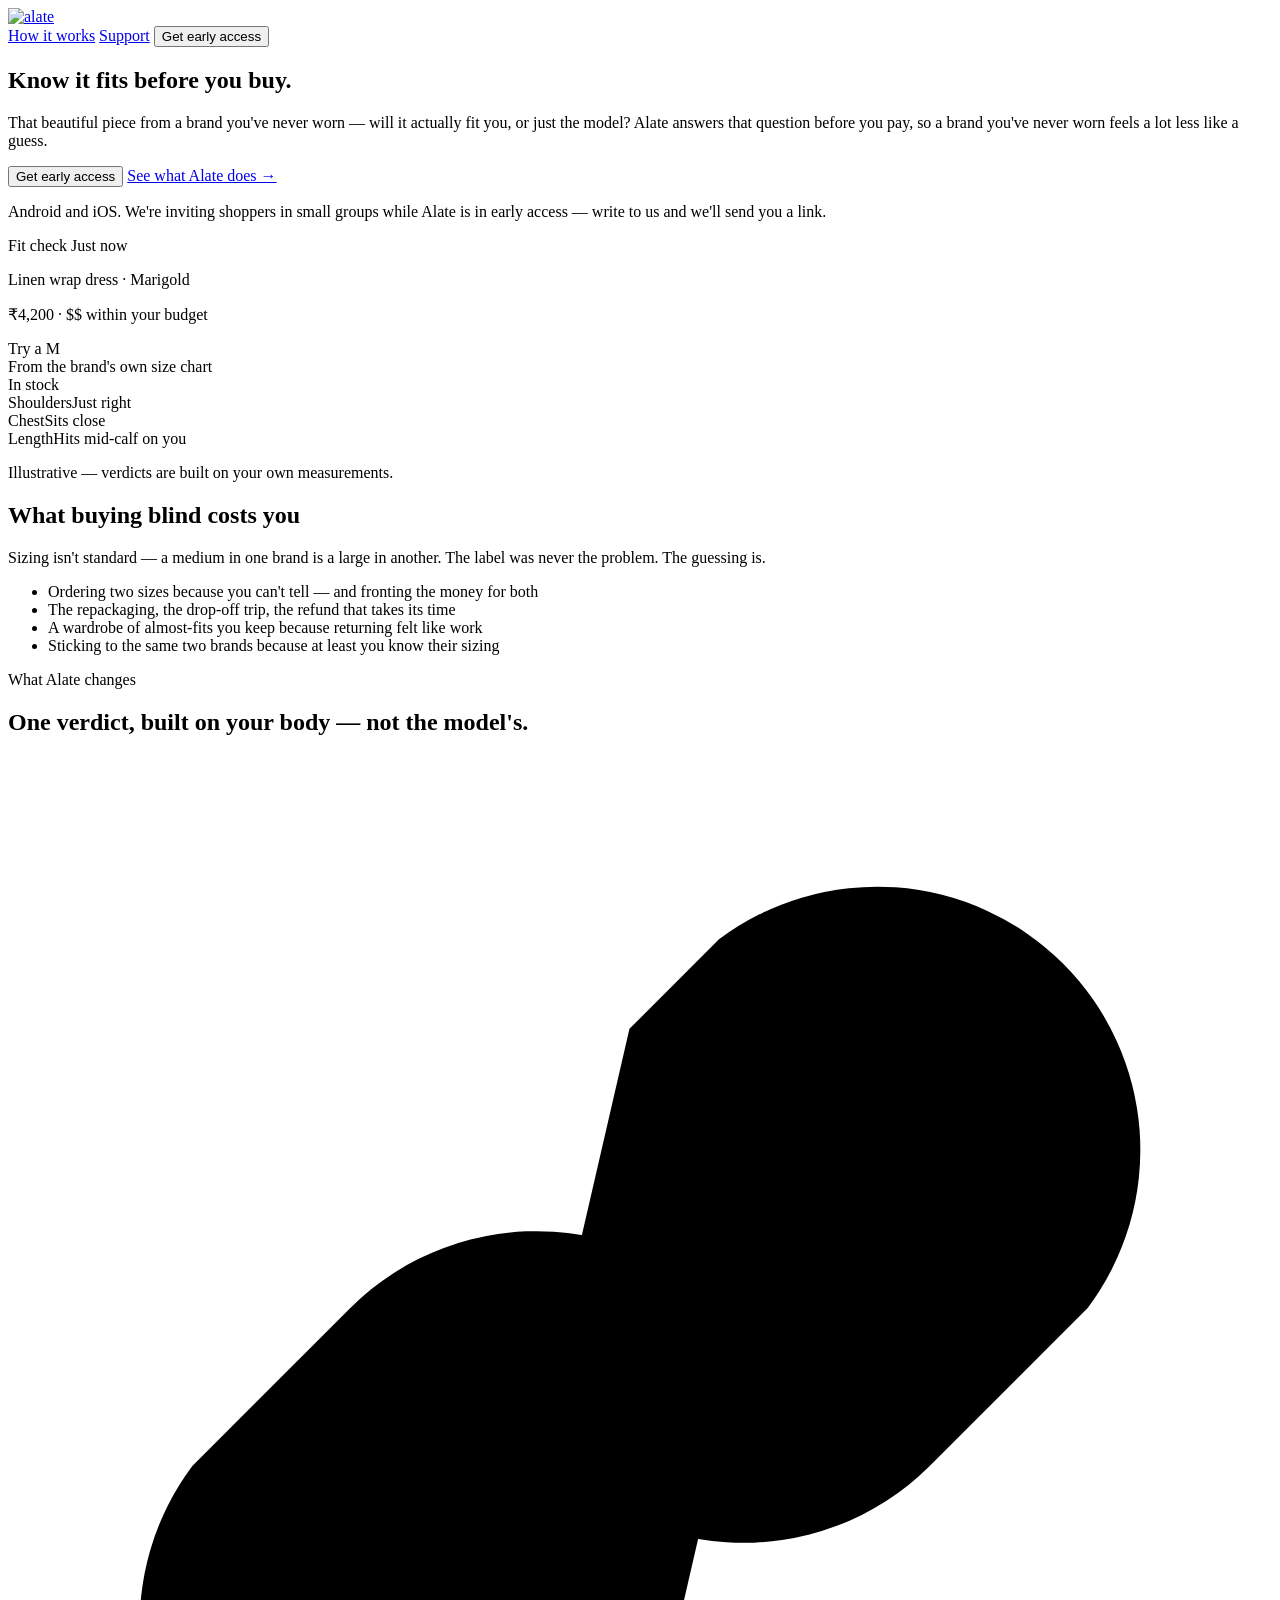
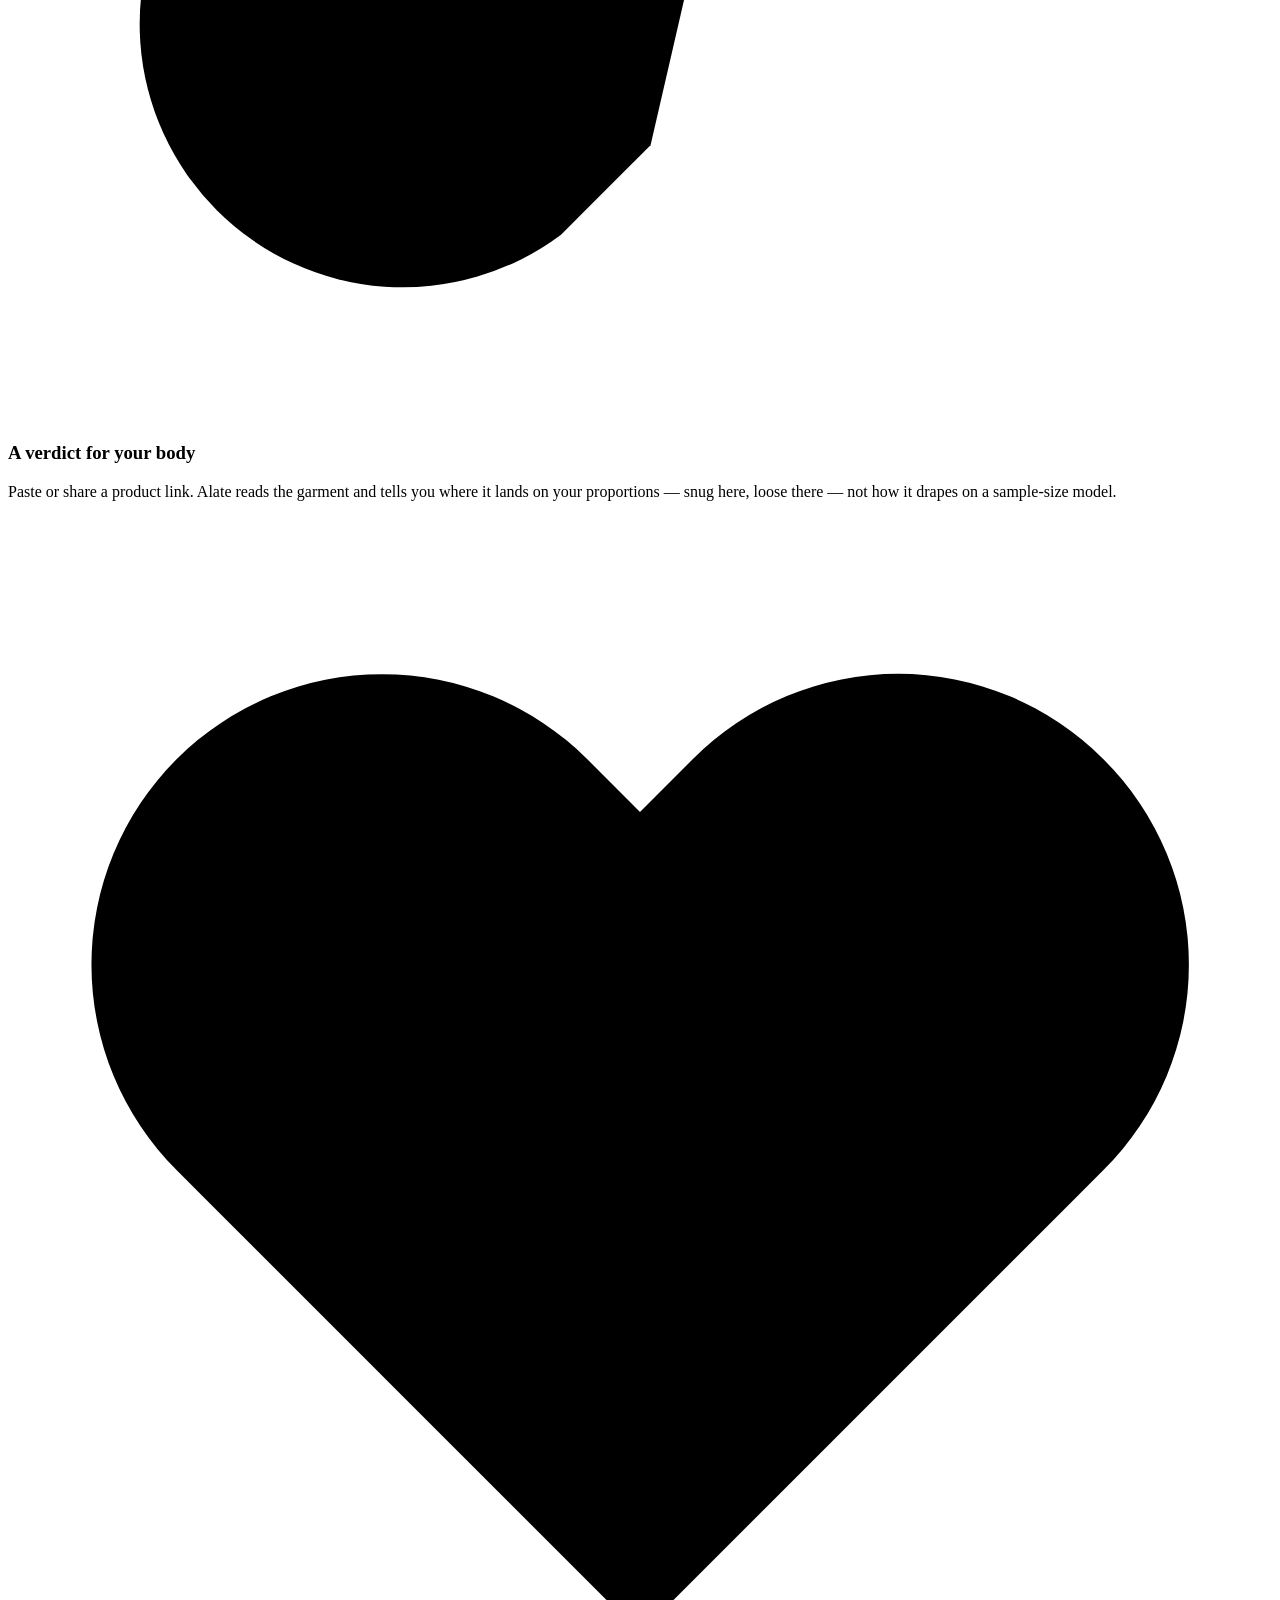
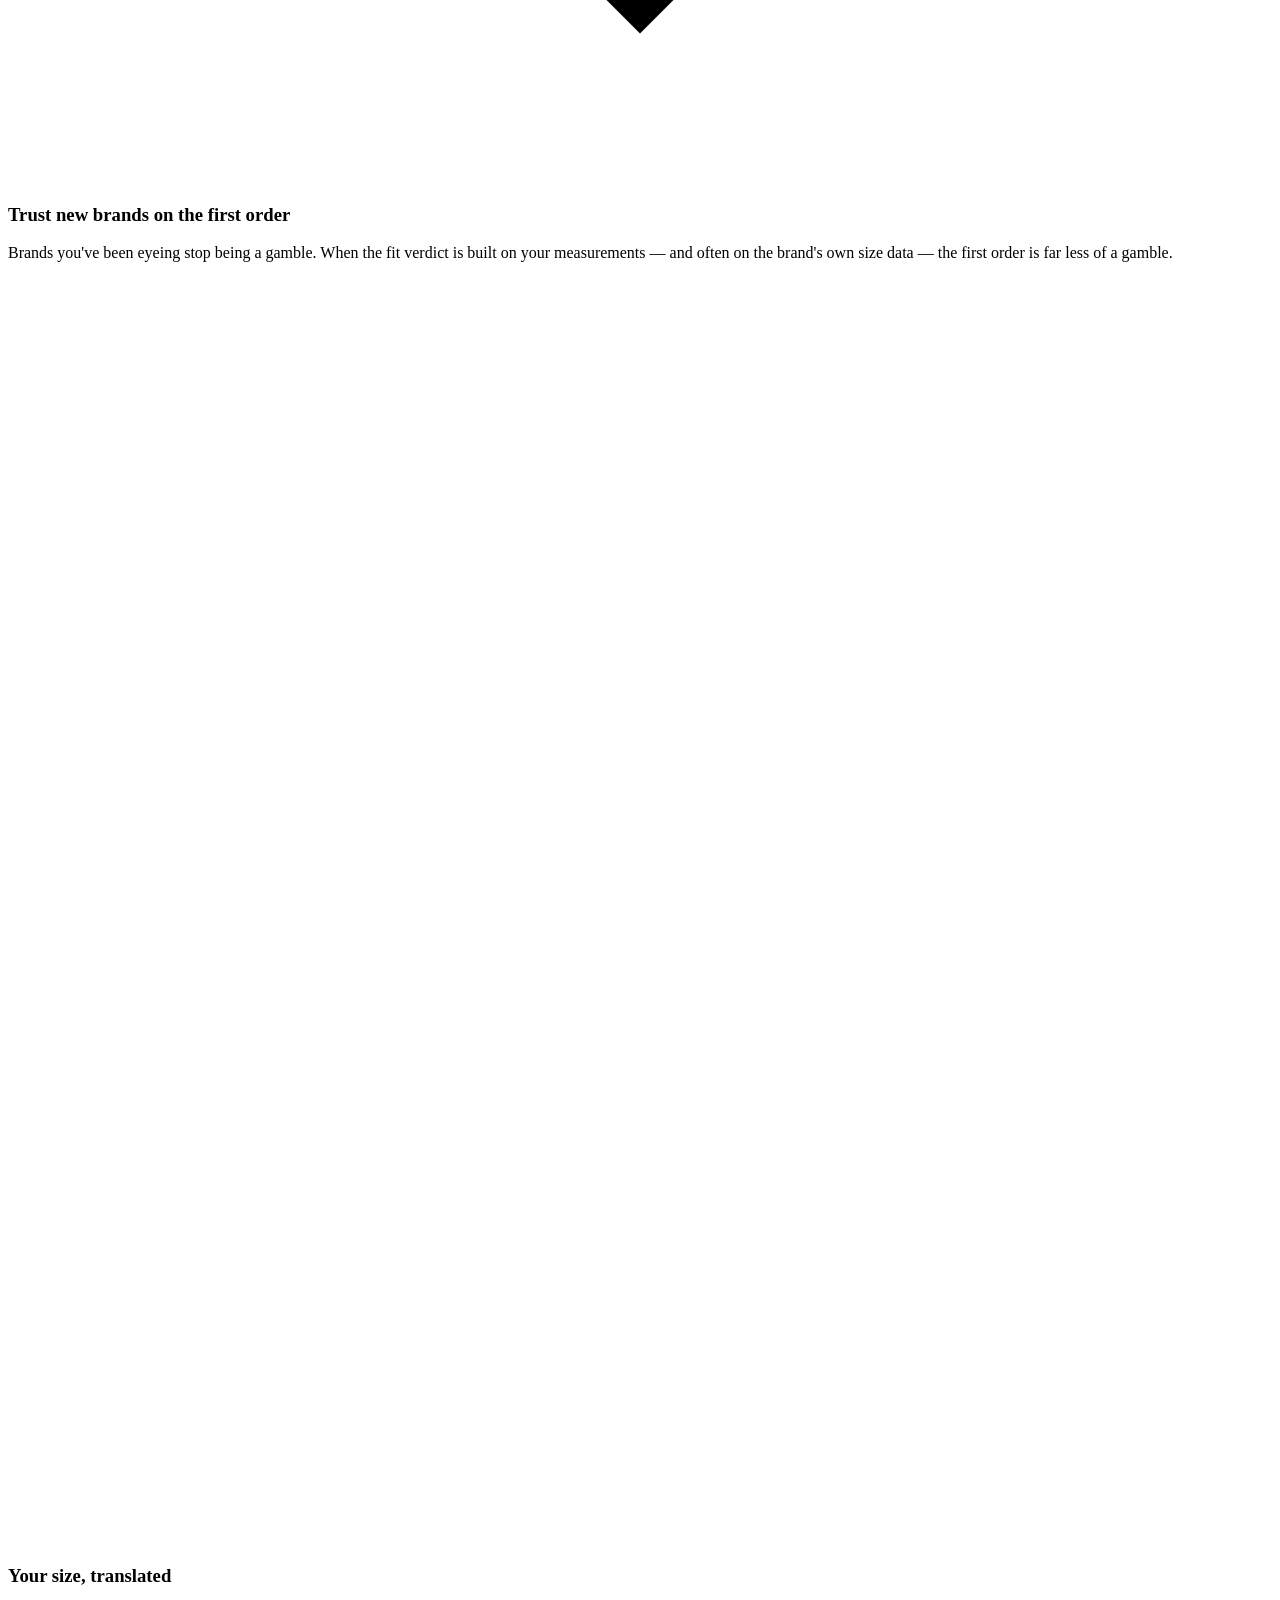
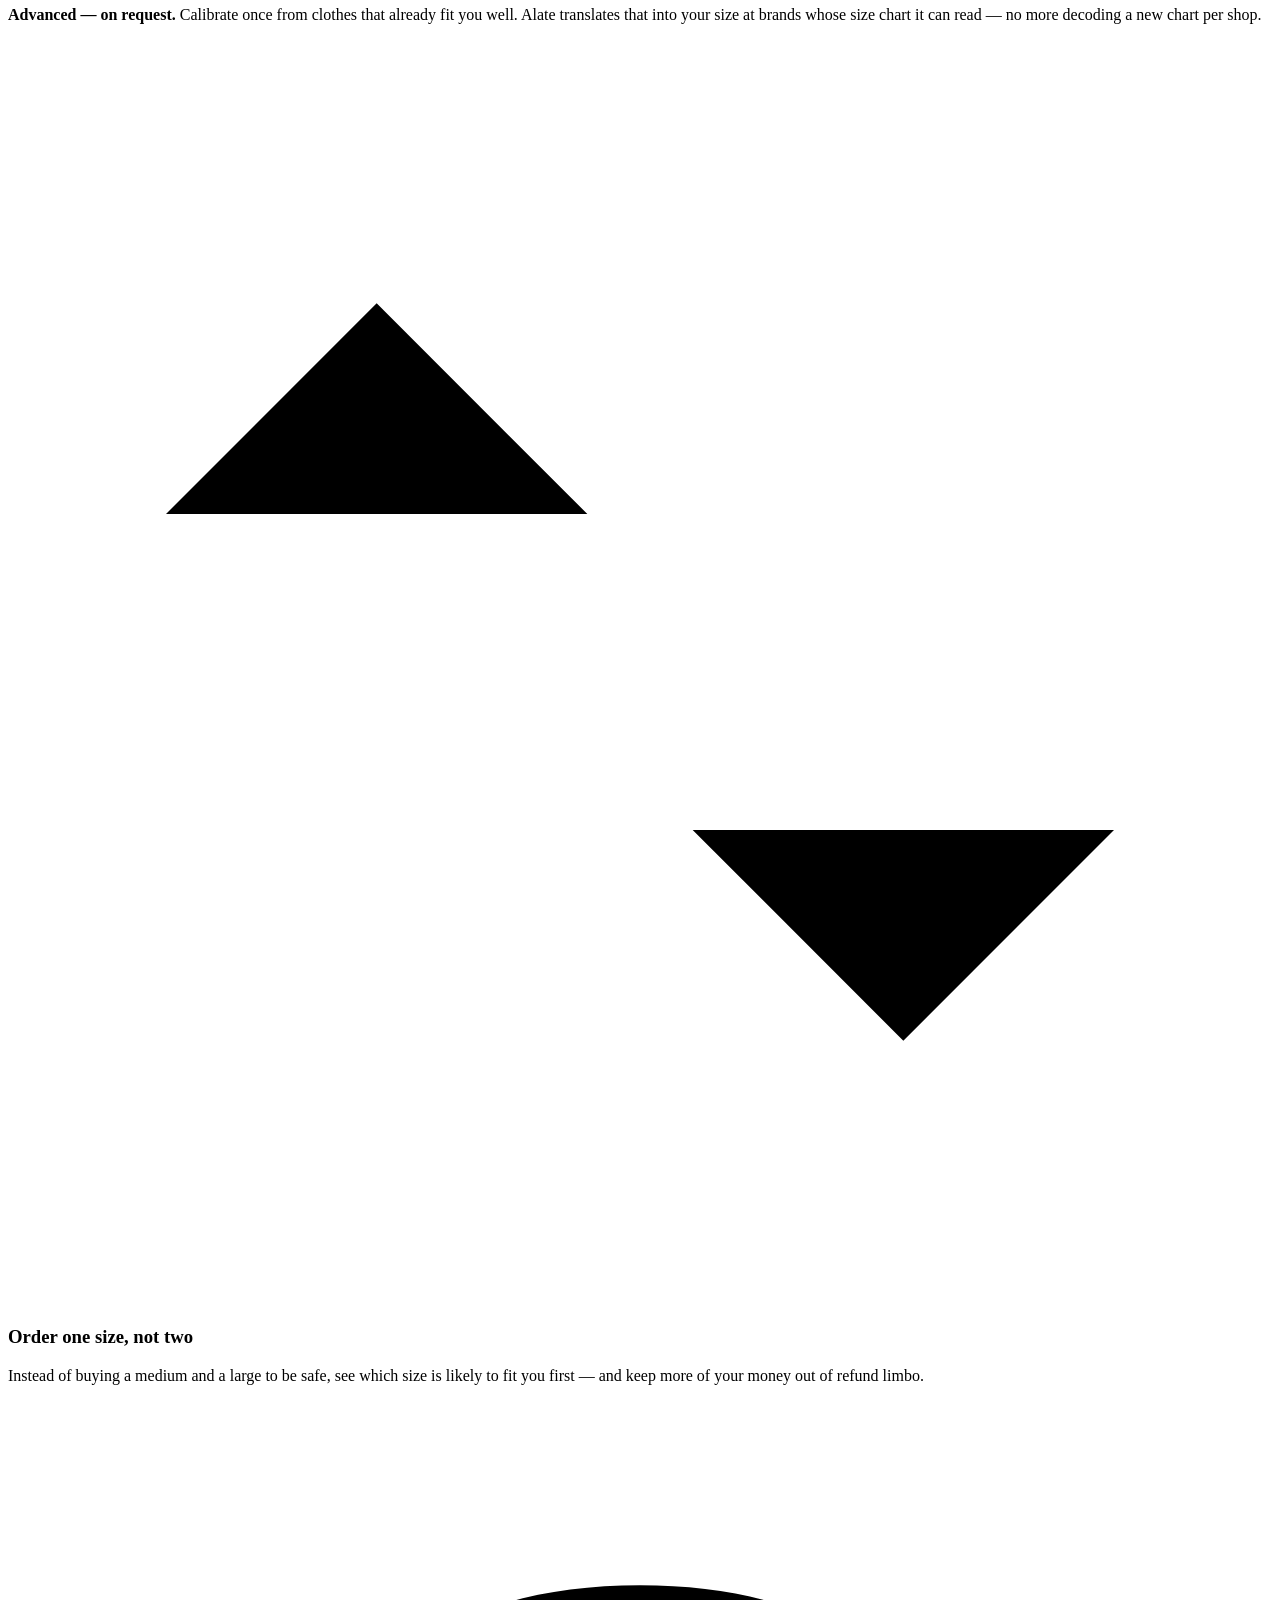
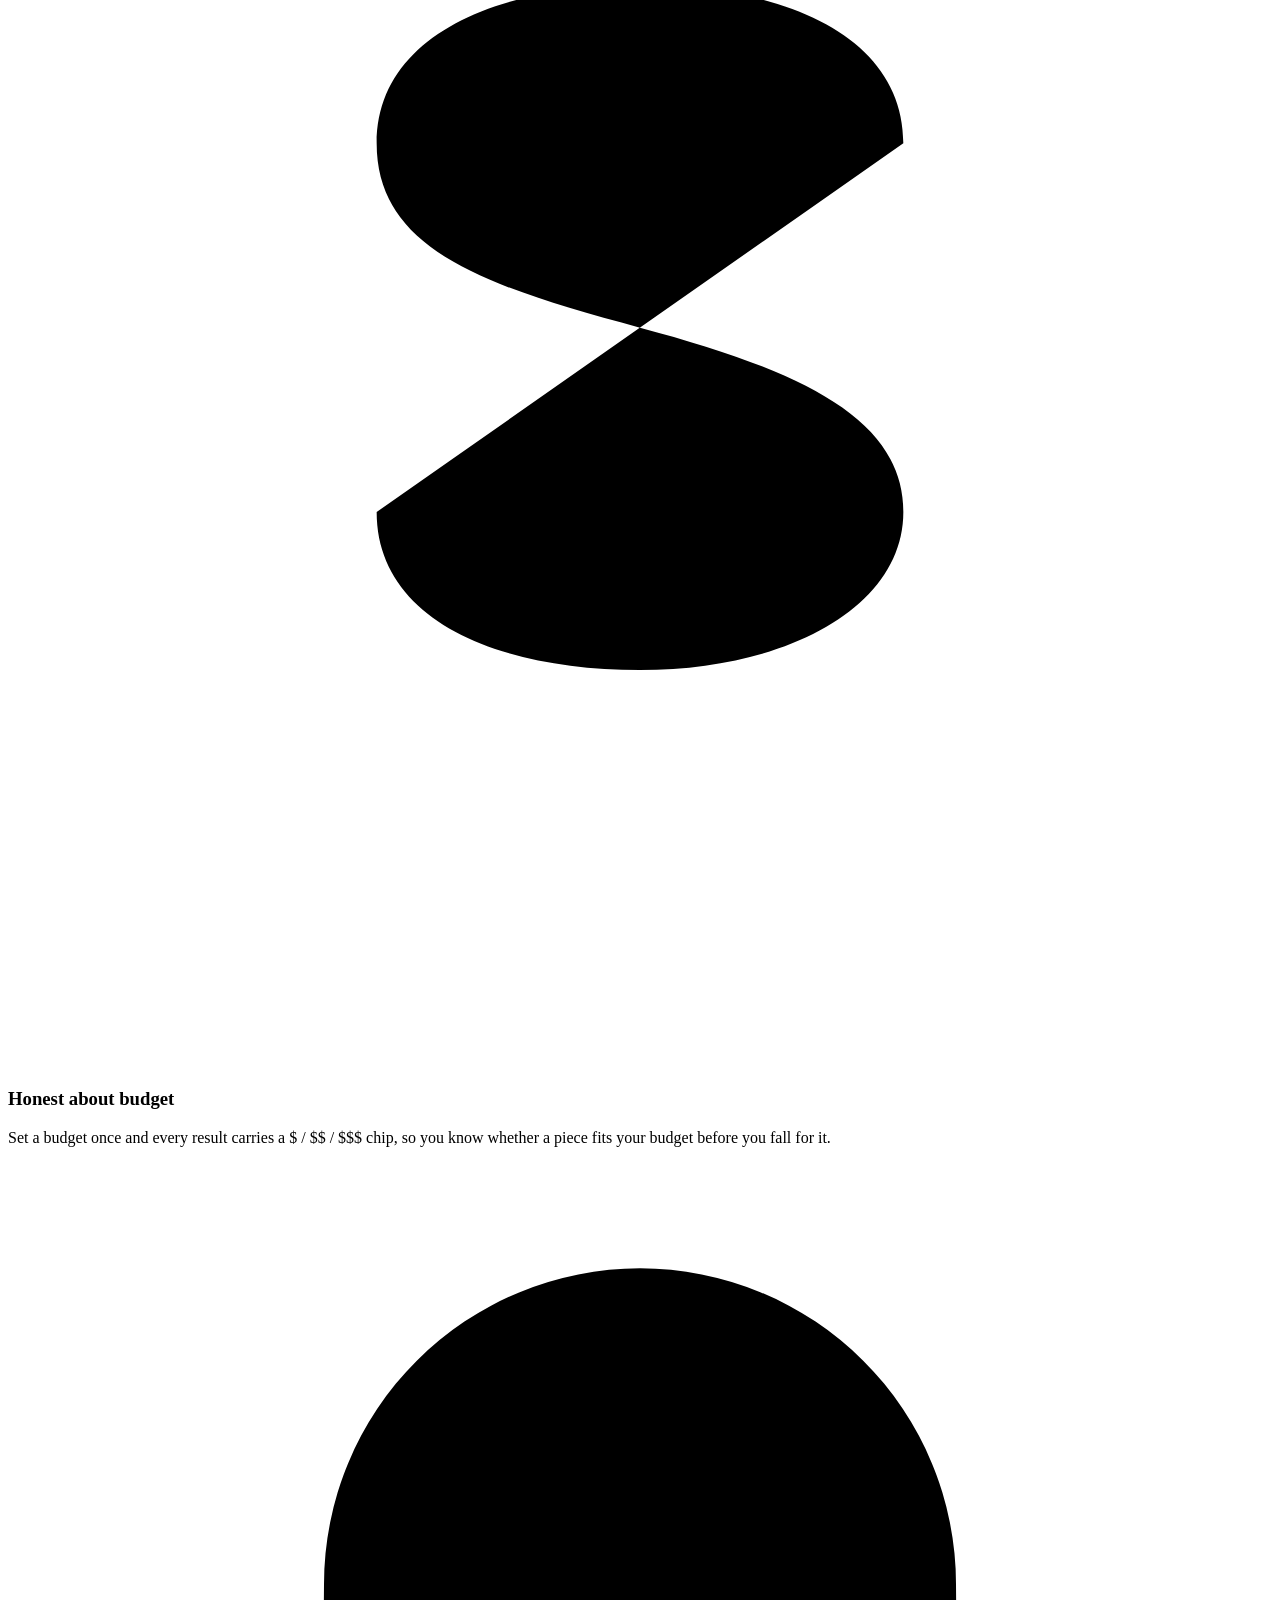
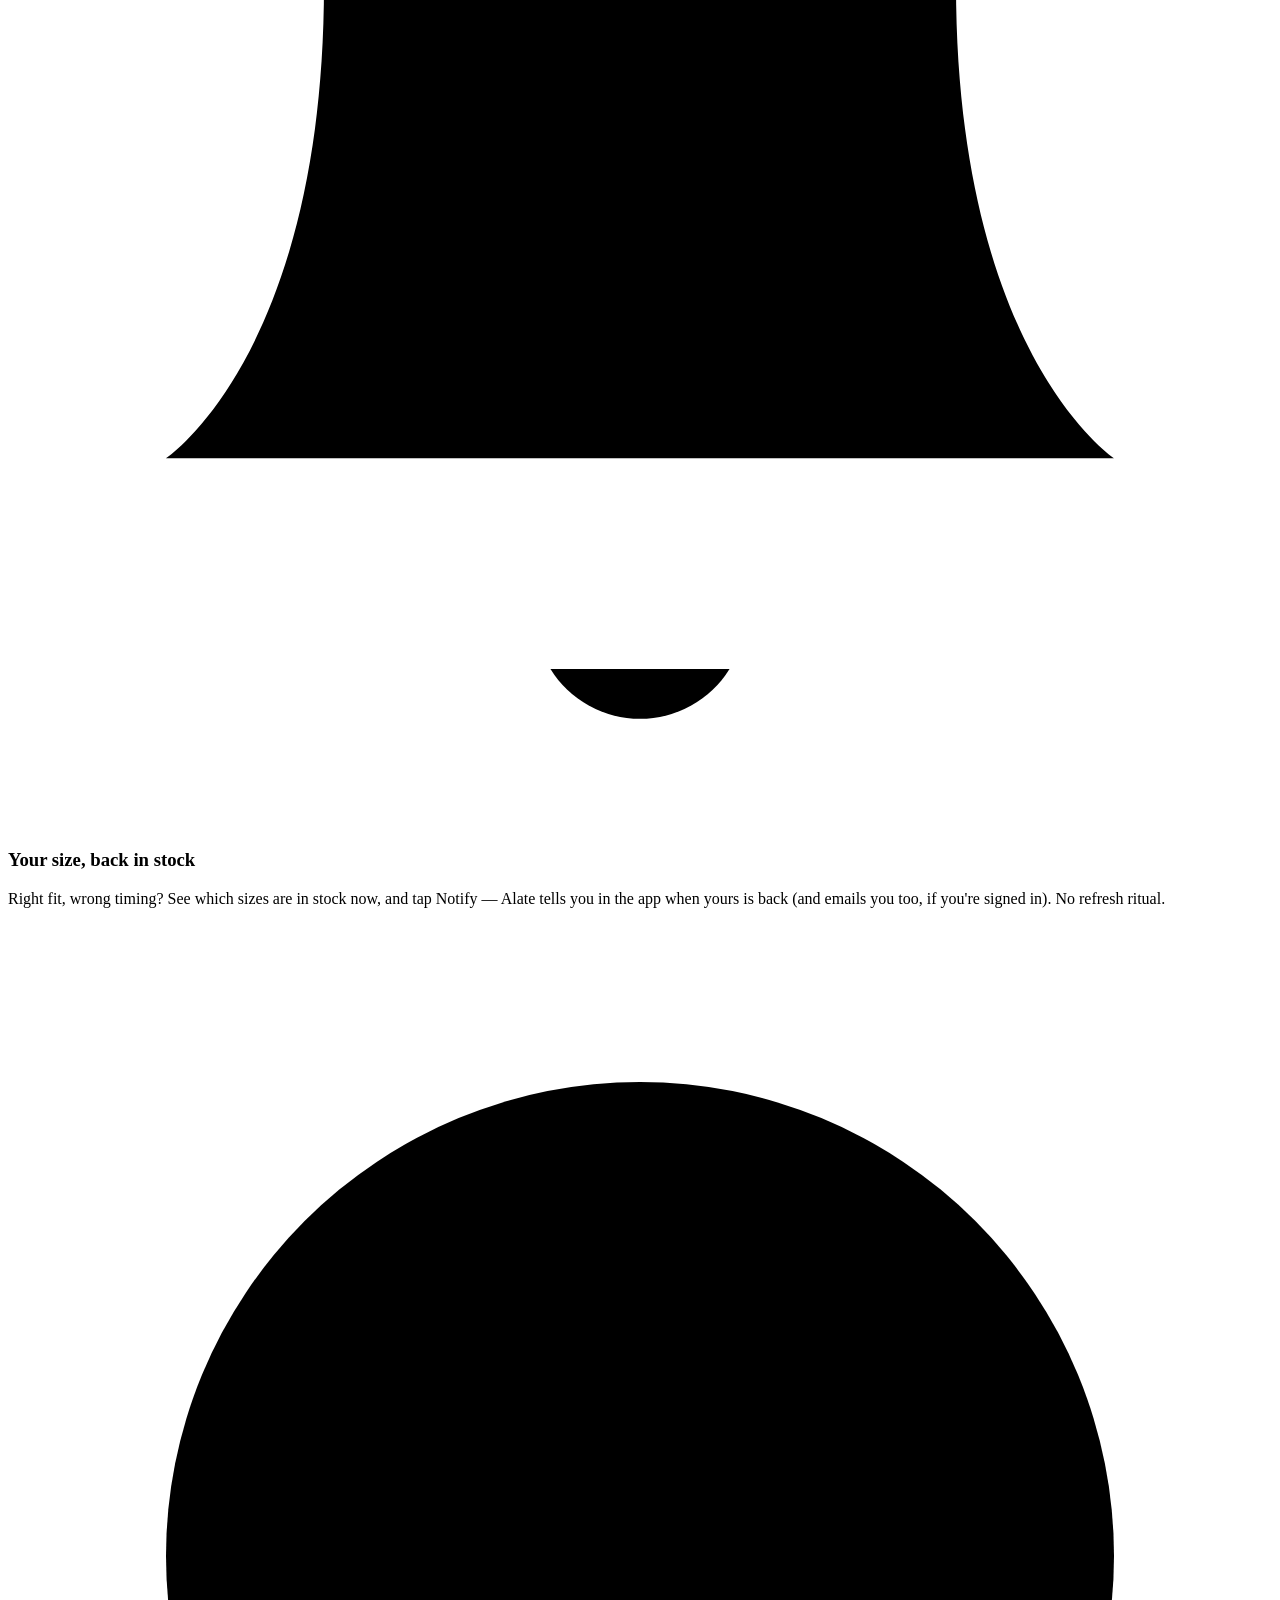
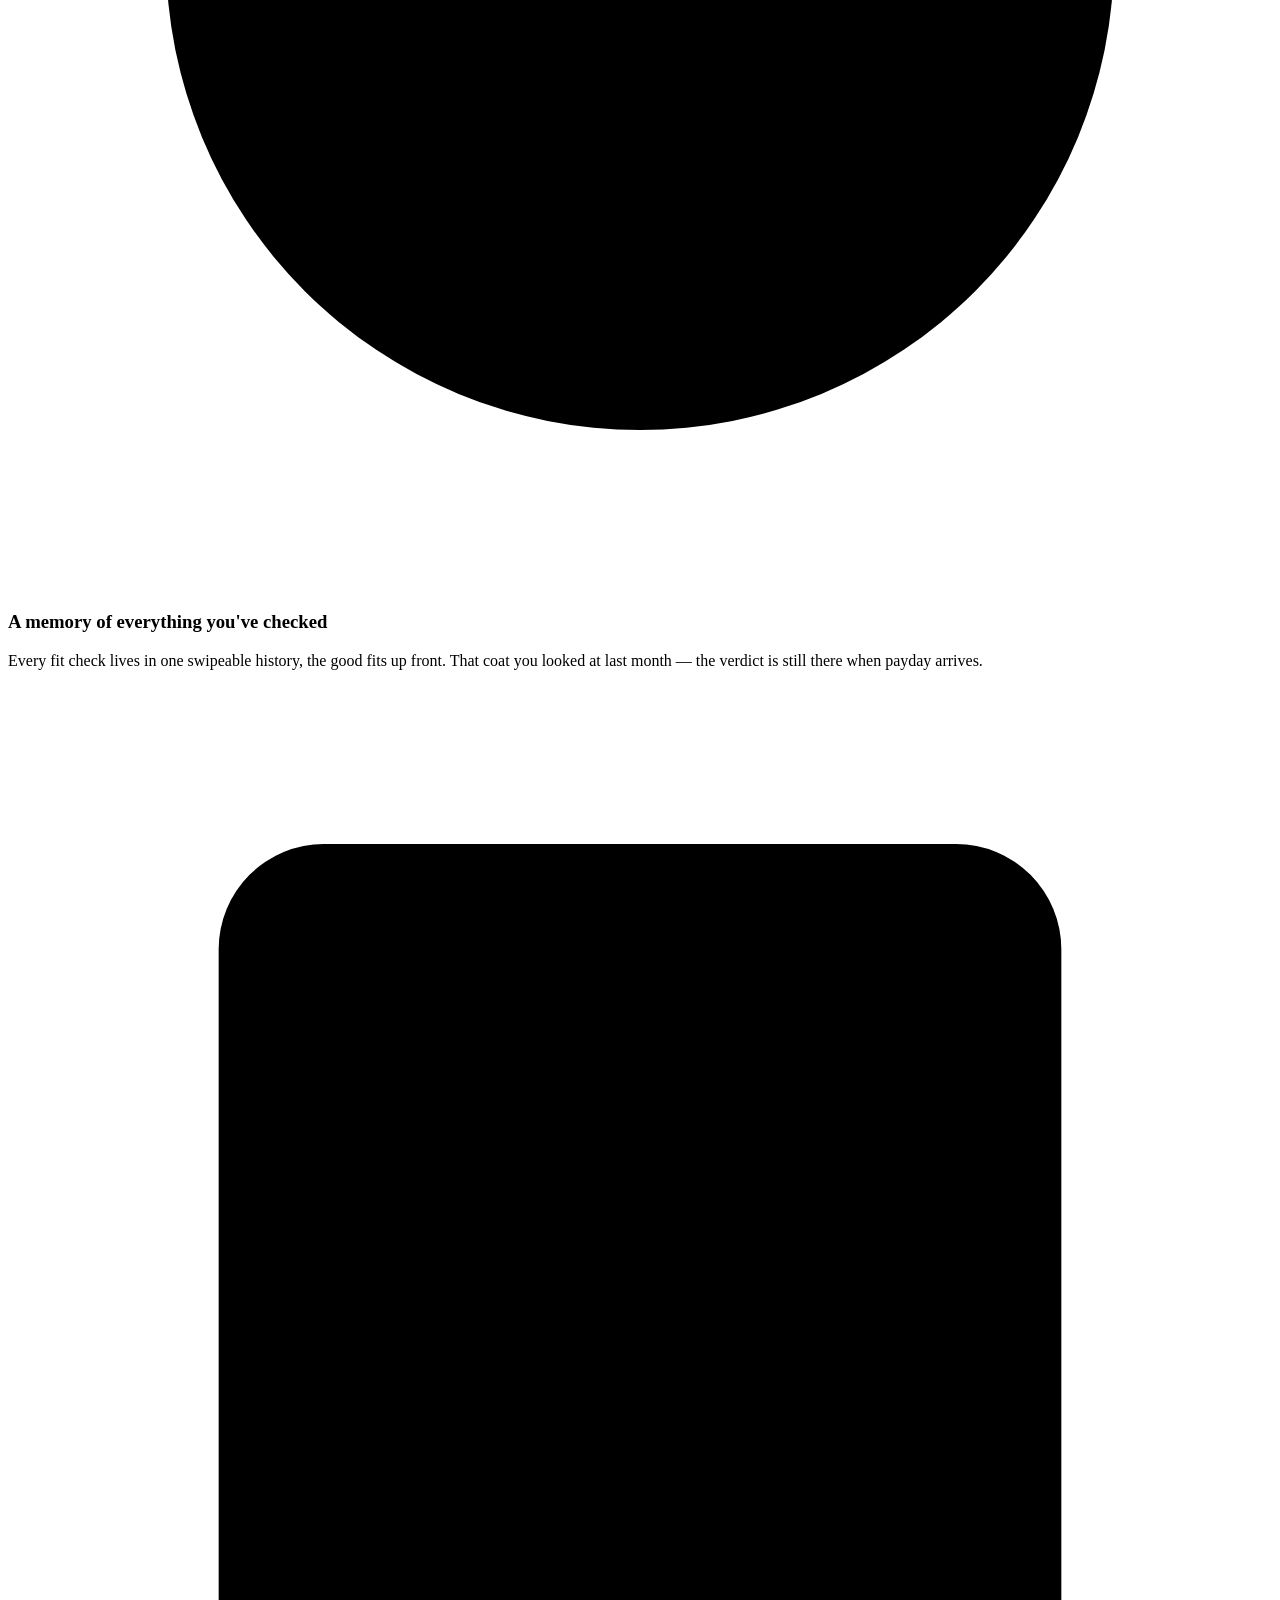
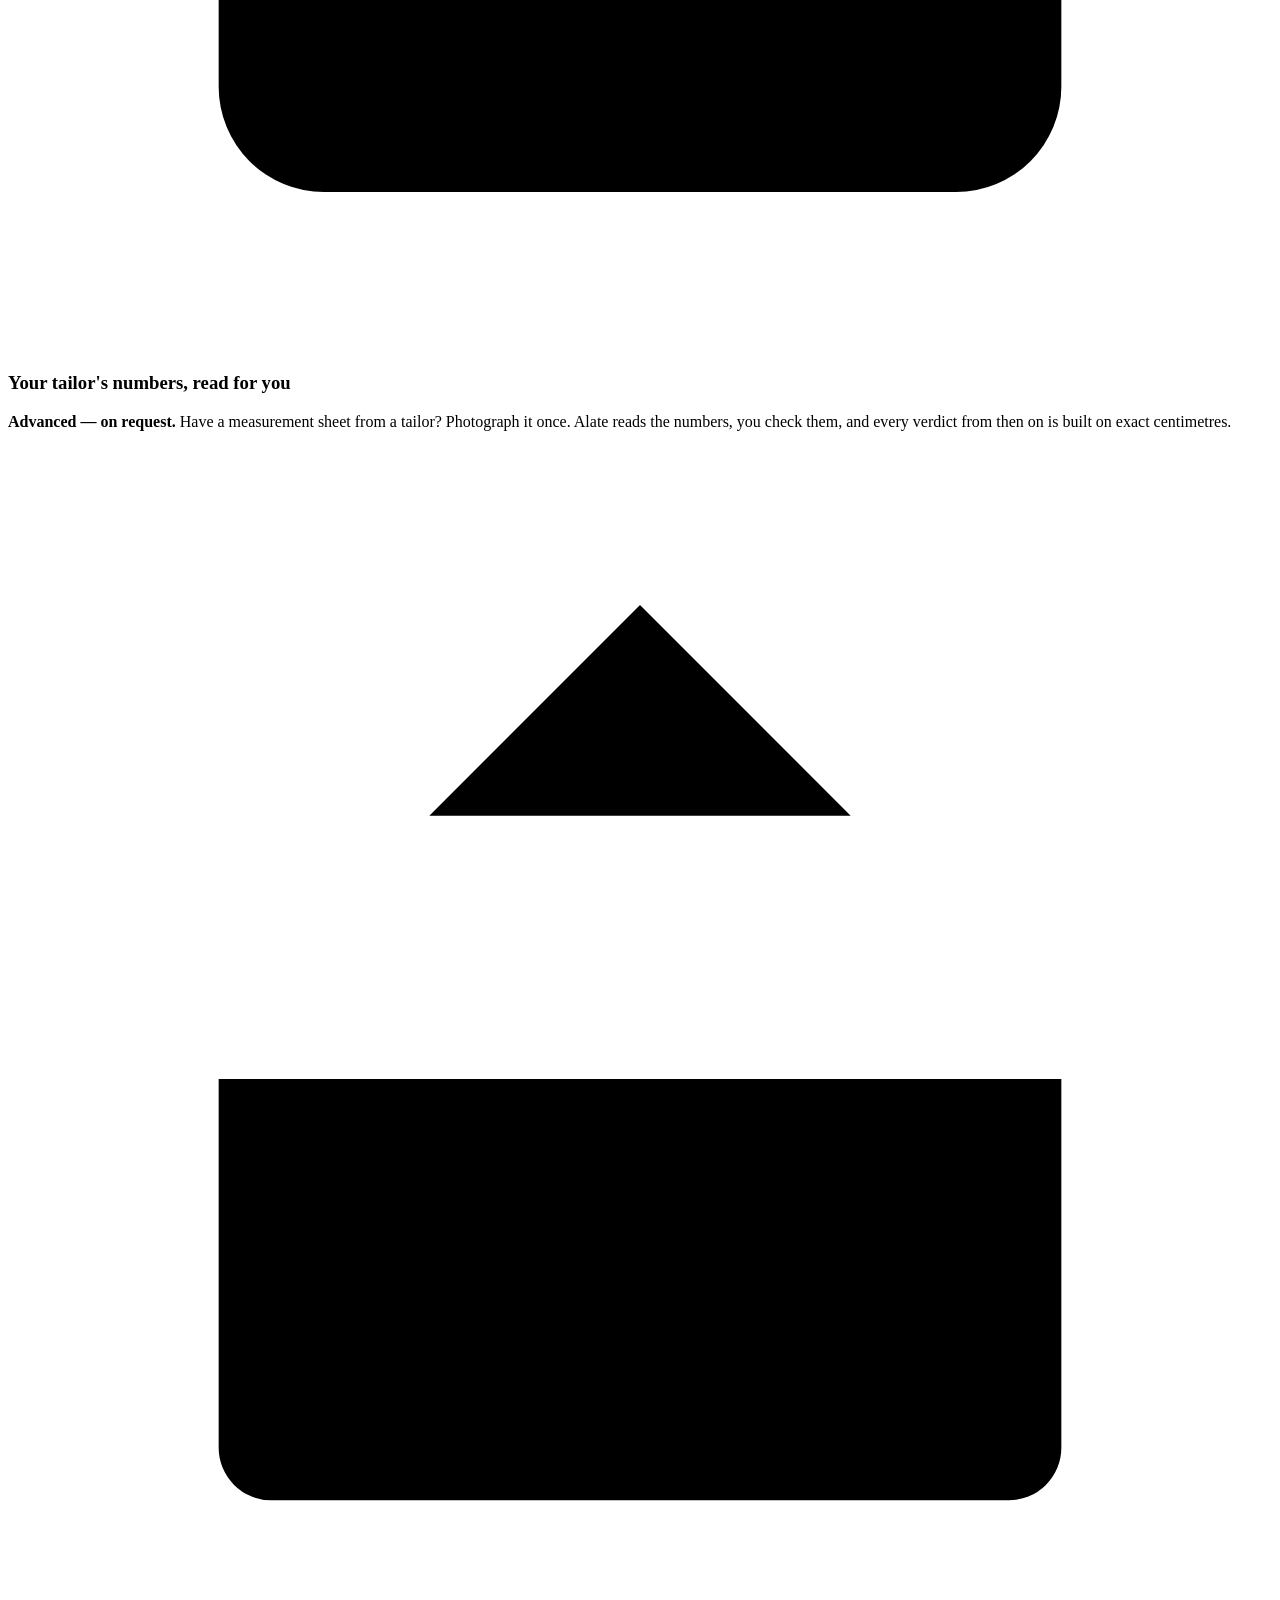
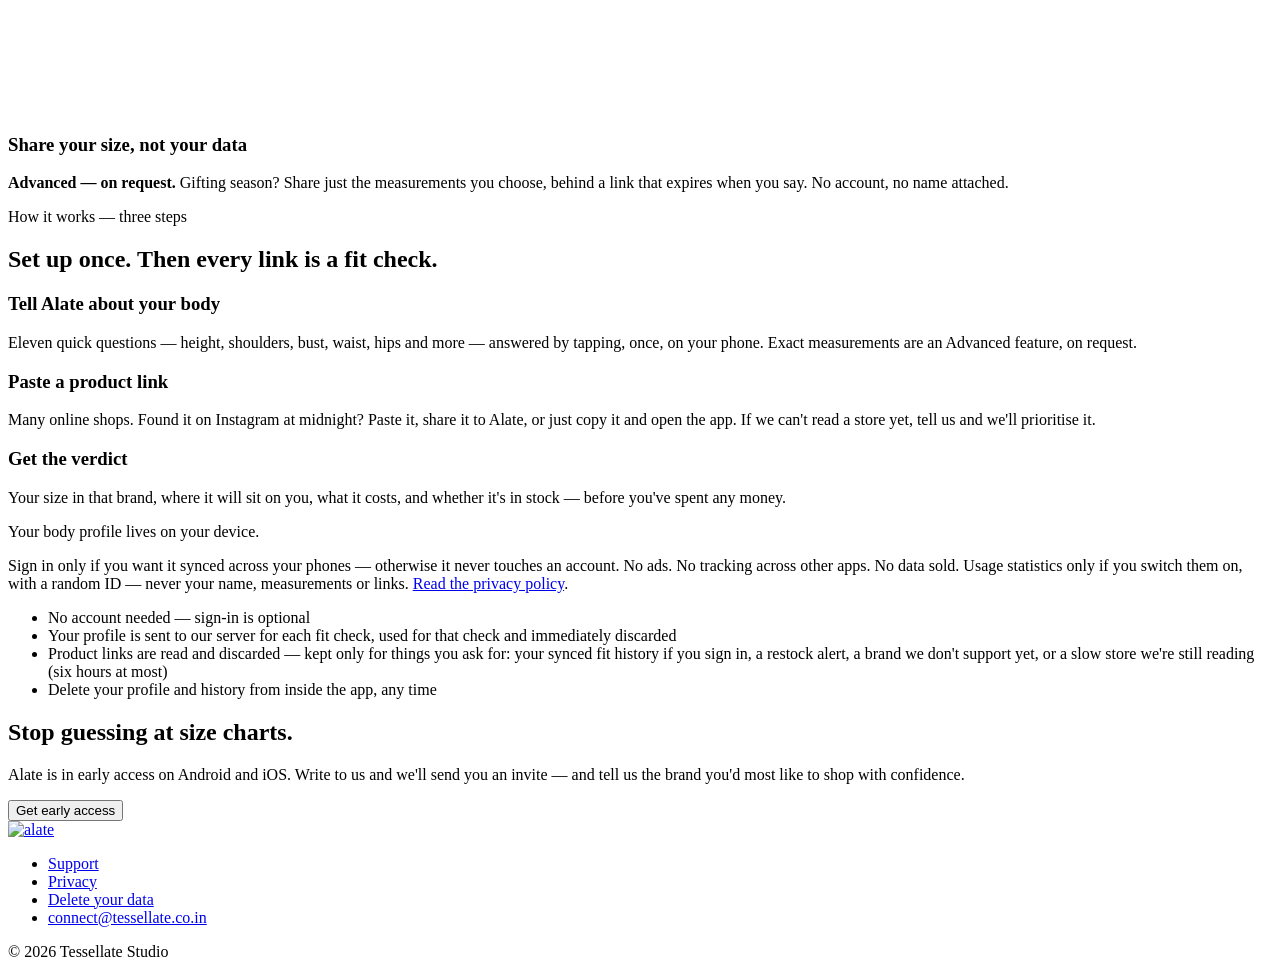
==== commit e85a9552: "Alate: see-through answers (1p), AI photo reads, stop-on-block practice; soften unproven claims Priv" ====
--- a/alate/index.html
+++ b/alate/index.html
@@ -5,7 +5,7 @@
 <meta name="viewport" content="width=device-width, initial-scale=1.0">
 <title>Alate — Know it fits before you buy</title>
 <meta name="robots" content="noindex, nofollow">
-<meta name="description" content="Paste a product link and Alate tells you which size to order and how it will sit on your body — before you pay. Your body profile lives on your device.">
+<meta name="description" content="Paste a product link and Alate suggests which size to order and how it's likely to sit on your body — before you pay. Your body profile lives on your device.">
 <meta property="og:title" content="Alate — Know it fits before you buy">
 <meta property="og:description" content="A fit verdict for your body, from a product link. No ads, no tracking, no data sold.">
 <meta property="og:type" content="website">
@@ -34,7 +34,7 @@
     <div class="wrap hero-grid">
       <div>
         <h1>Know it fits before you buy.</h1>
-        <p class="sub">That beautiful piece from a brand you've never worn — will it actually fit you, or just the model? Alate answers that question before you pay, so you can shop any brand with the confidence you have in your favourite one.</p>
+        <p class="sub">That beautiful piece from a brand you've never worn — will it actually fit you, or just the model? Alate answers that question before you pay, so a brand you've never worn feels a lot less like a guess.</p>
         <div class="cta-row">
           <button class="pill" type="button" data-contact>Get early access</button>
           <a class="ghost" href="#what">See what Alate does →</a>
@@ -95,17 +95,17 @@
         <div class="card">
           <div class="glyph"><svg viewBox="0 0 24 24" aria-hidden="true"><path d="M20.8 4.6a5.5 5.5 0 0 0-7.8 0L12 5.6l-1-1a5.5 5.5 0 0 0-7.8 7.8l1 1L12 21.2l7.8-7.8 1-1a5.5 5.5 0 0 0 0-7.8z"/></svg></div>
           <h3>Trust new brands on the first order</h3>
-          <p>Brands you've been eyeing stop being a gamble. When the fit verdict is built on your measurements — and often on the brand's own size data — the first order can be as safe as the tenth.</p>
+          <p>Brands you've been eyeing stop being a gamble. When the fit verdict is built on your measurements — and often on the brand's own size data — the first order is far less of a gamble.</p>
         </div>
         <div class="card">
           <div class="glyph"><svg viewBox="0 0 24 24" aria-hidden="true"><path d="M3 12h18M7 8v8M12 6v12M17 9v6"/></svg></div>
           <h3>Your size, translated</h3>
-          <p><strong>Advanced — on request.</strong> Calibrate once from clothes that already fit you well. Alate translates that into your size in any brand that publishes a size chart it can read — no more decoding a new chart per shop.</p>
+          <p><strong>Advanced — on request.</strong> Calibrate once from clothes that already fit you well. Alate translates that into your size at brands whose size chart it can read — no more decoding a new chart per shop.</p>
         </div>
         <div class="card">
           <div class="glyph"><svg viewBox="0 0 24 24" aria-hidden="true"><path d="M3 9l4-4 4 4M7 5v14"/><path d="M21 15l-4 4-4-4M17 19V5"/></svg></div>
-          <h3>One size ordered — not two</h3>
-          <p>No more buying a medium and a large to be safe. Order the size Alate points to, skip the return queue, and keep your money out of refund limbo.</p>
+          <h3>Order one size, not two</h3>
+          <p>Instead of buying a medium and a large to be safe, see which size is likely to fit you first — and keep more of your money out of refund limbo.</p>
         </div>
         <div class="card">
           <div class="glyph"><svg viewBox="0 0 24 24" aria-hidden="true"><path d="M12 2v20M17 6.5c0-2-2.2-3-5-3s-5 1-5 3 2 2.7 5 3.5 5 1.7 5 3.5-2.2 3-5 3-5-1-5-3"/></svg></div>
@@ -138,7 +138,7 @@
 
   <section class="section" id="how">
     <div class="wrap">
-      <p class="eyebrow">How it works — three steps, two minutes</p>
+      <p class="eyebrow">How it works — three steps</p>
       <h2 class="section-title">Set up once. Then every link is a fit check.</h2>
       <div class="steps">
         <div class="step">
@@ -147,7 +147,7 @@
         </div>
         <div class="step">
           <h3>Paste a product link</h3>
-          <p>Most online shops. Found it on Instagram at midnight? Paste it, share it to Alate, or just copy it and open the app. If we can't read a store yet, tell us and we'll prioritise it.</p>
+          <p>Many online shops. Found it on Instagram at midnight? Paste it, share it to Alate, or just copy it and open the app. If we can't read a store yet, tell us and we'll prioritise it.</p>
         </div>
         <div class="step">
           <h3>Get the verdict</h3>
@@ -161,11 +161,11 @@
     <div class="trust">
       <div>
         <p class="lead">Your body profile lives on your device.</p>
-        <p class="small">Sign in only if you want it synced across your phones — otherwise it never touches an account. No ads. No tracking across other apps. No data sold. Anonymous usage stats only if you switch them on. <a href="privacy-policy.html">Read the privacy policy</a>.</p>
+        <p class="small">Sign in only if you want it synced across your phones — otherwise it never touches an account. No ads. No tracking across other apps. No data sold. Usage statistics only if you switch them on, with a random ID — never your name, measurements or links. <a href="privacy-policy.html">Read the privacy policy</a>.</p>
       </div>
       <ul>
         <li>No account needed — sign-in is optional</li>
-        <li>Each fit check is computed and immediately discarded</li>
+        <li>Your profile is sent to our server for each fit check, used for that check and immediately discarded</li>
         <li>Product links are read and discarded — kept only for things you ask for: your synced fit history if you sign in, a restock alert, a brand we don't support yet, or a slow store we're still reading (six hours at most)</li>
         <li>Delete your profile and history from inside the app, any time</li>
       </ul>
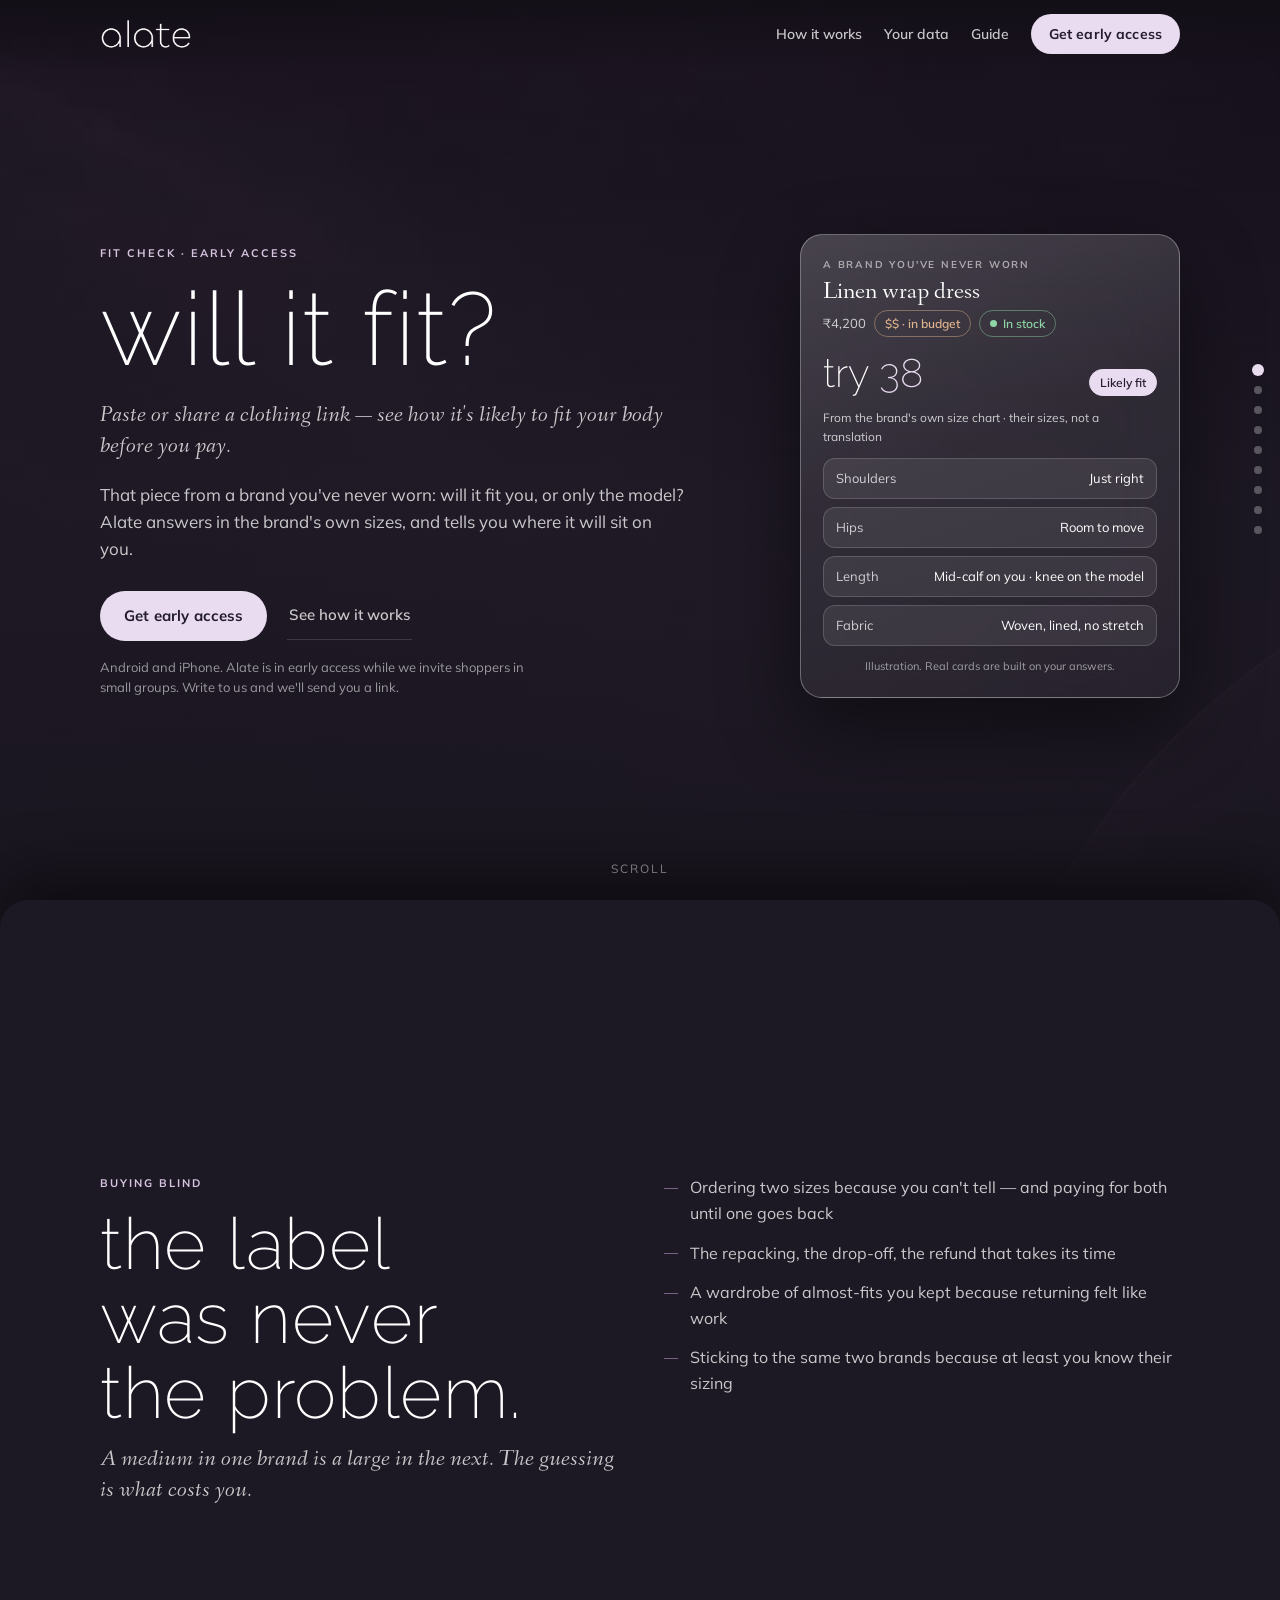
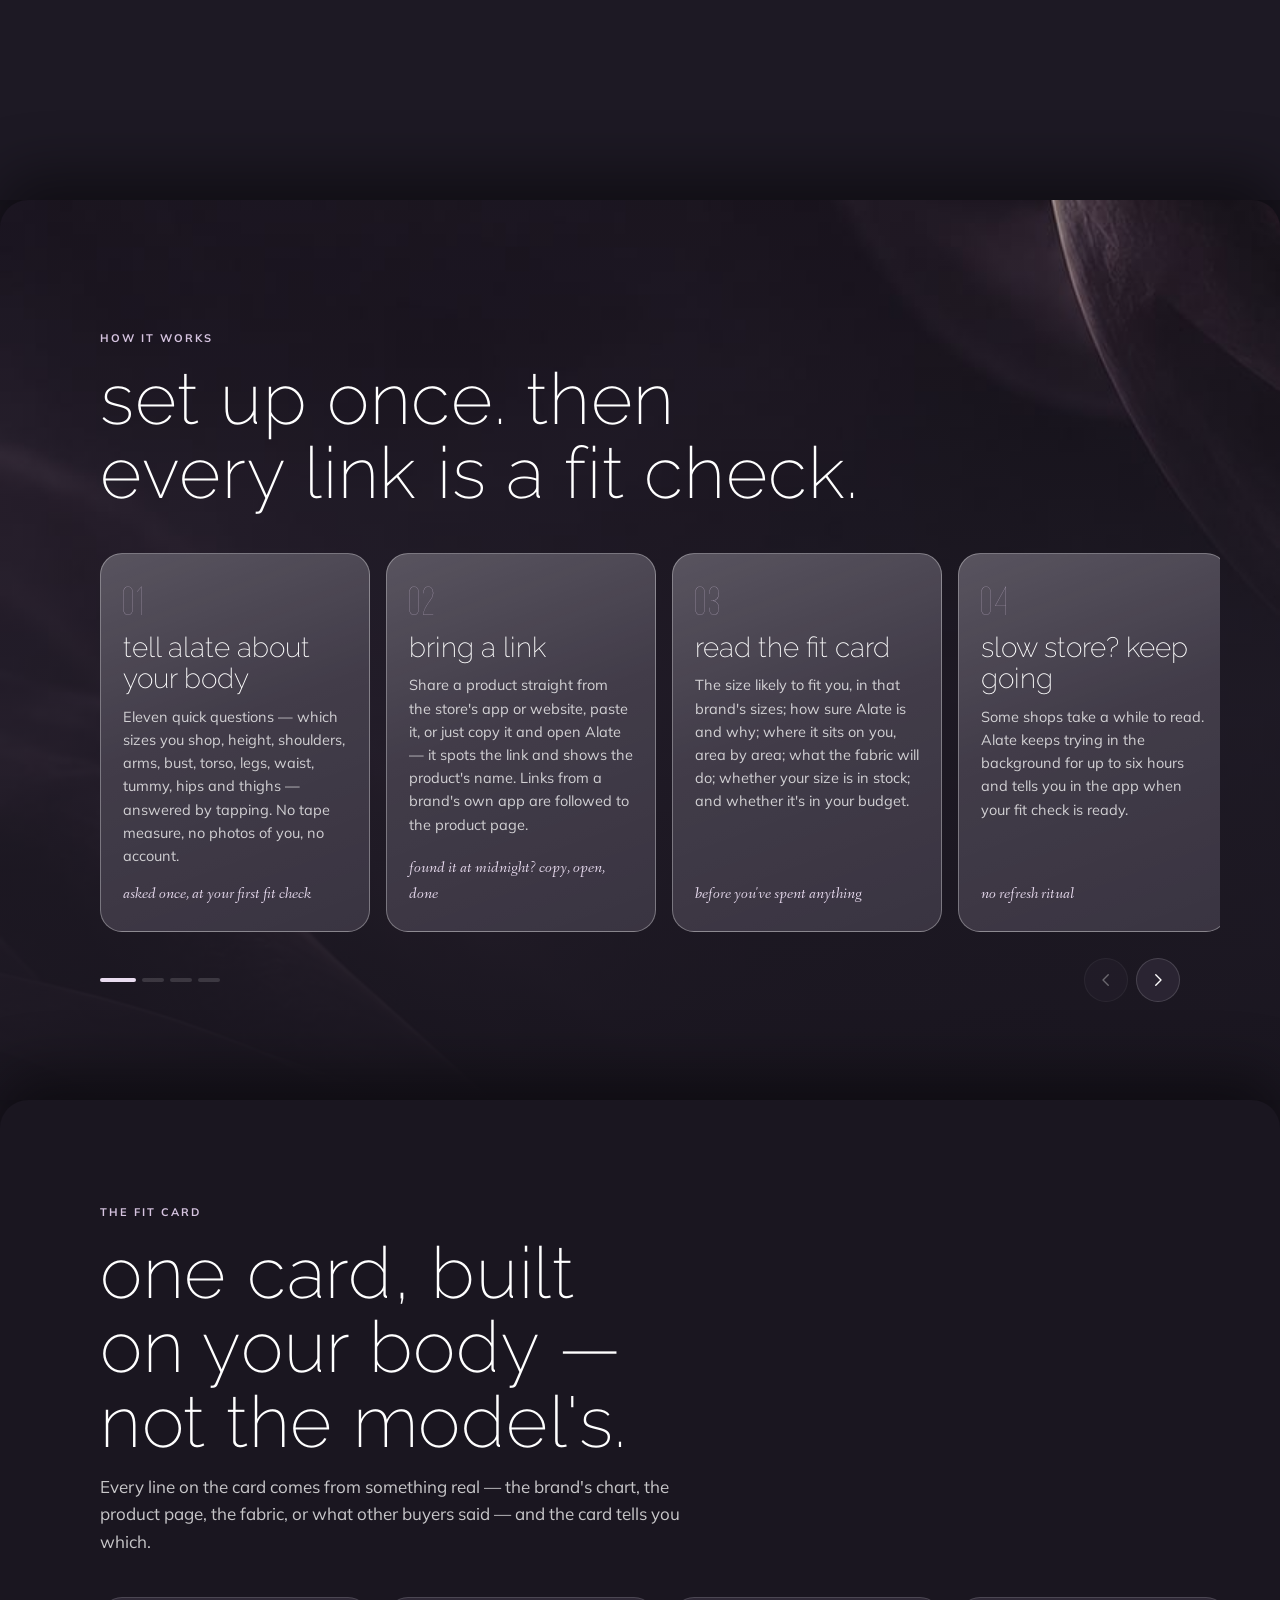
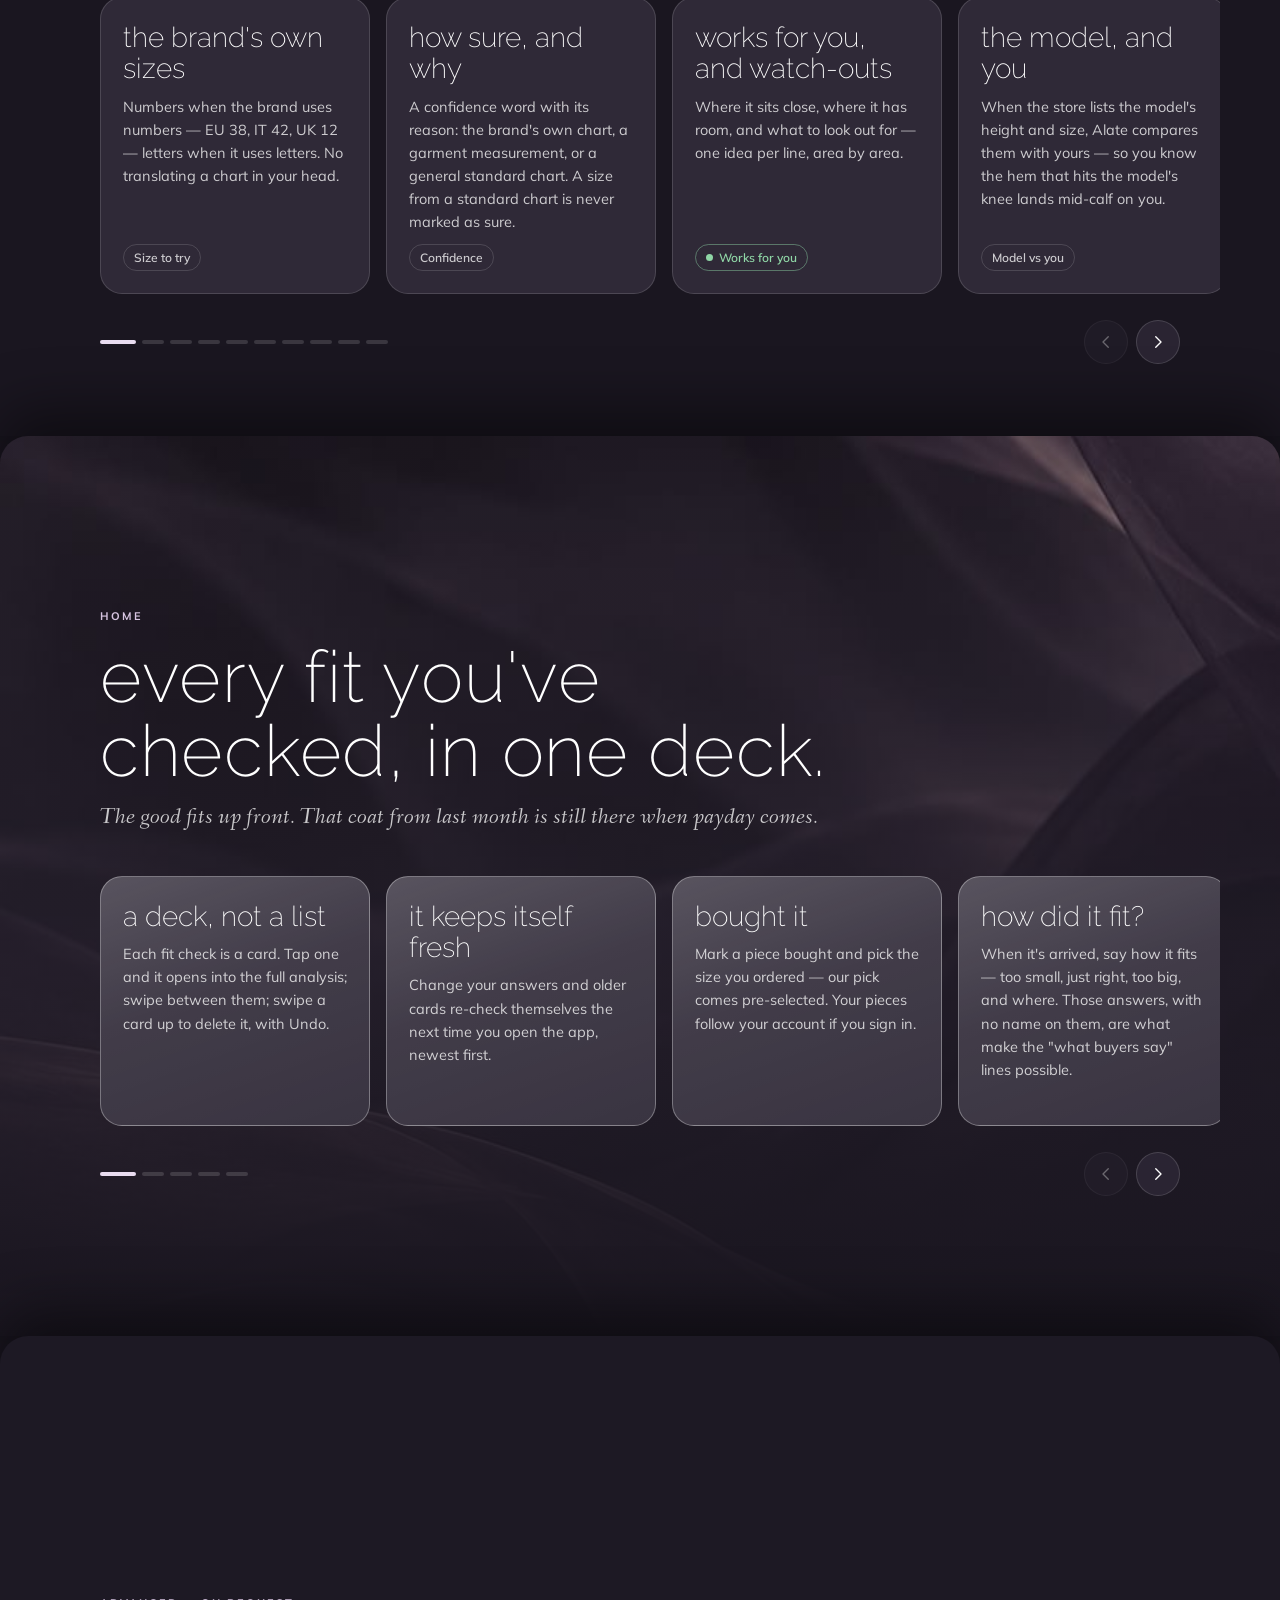
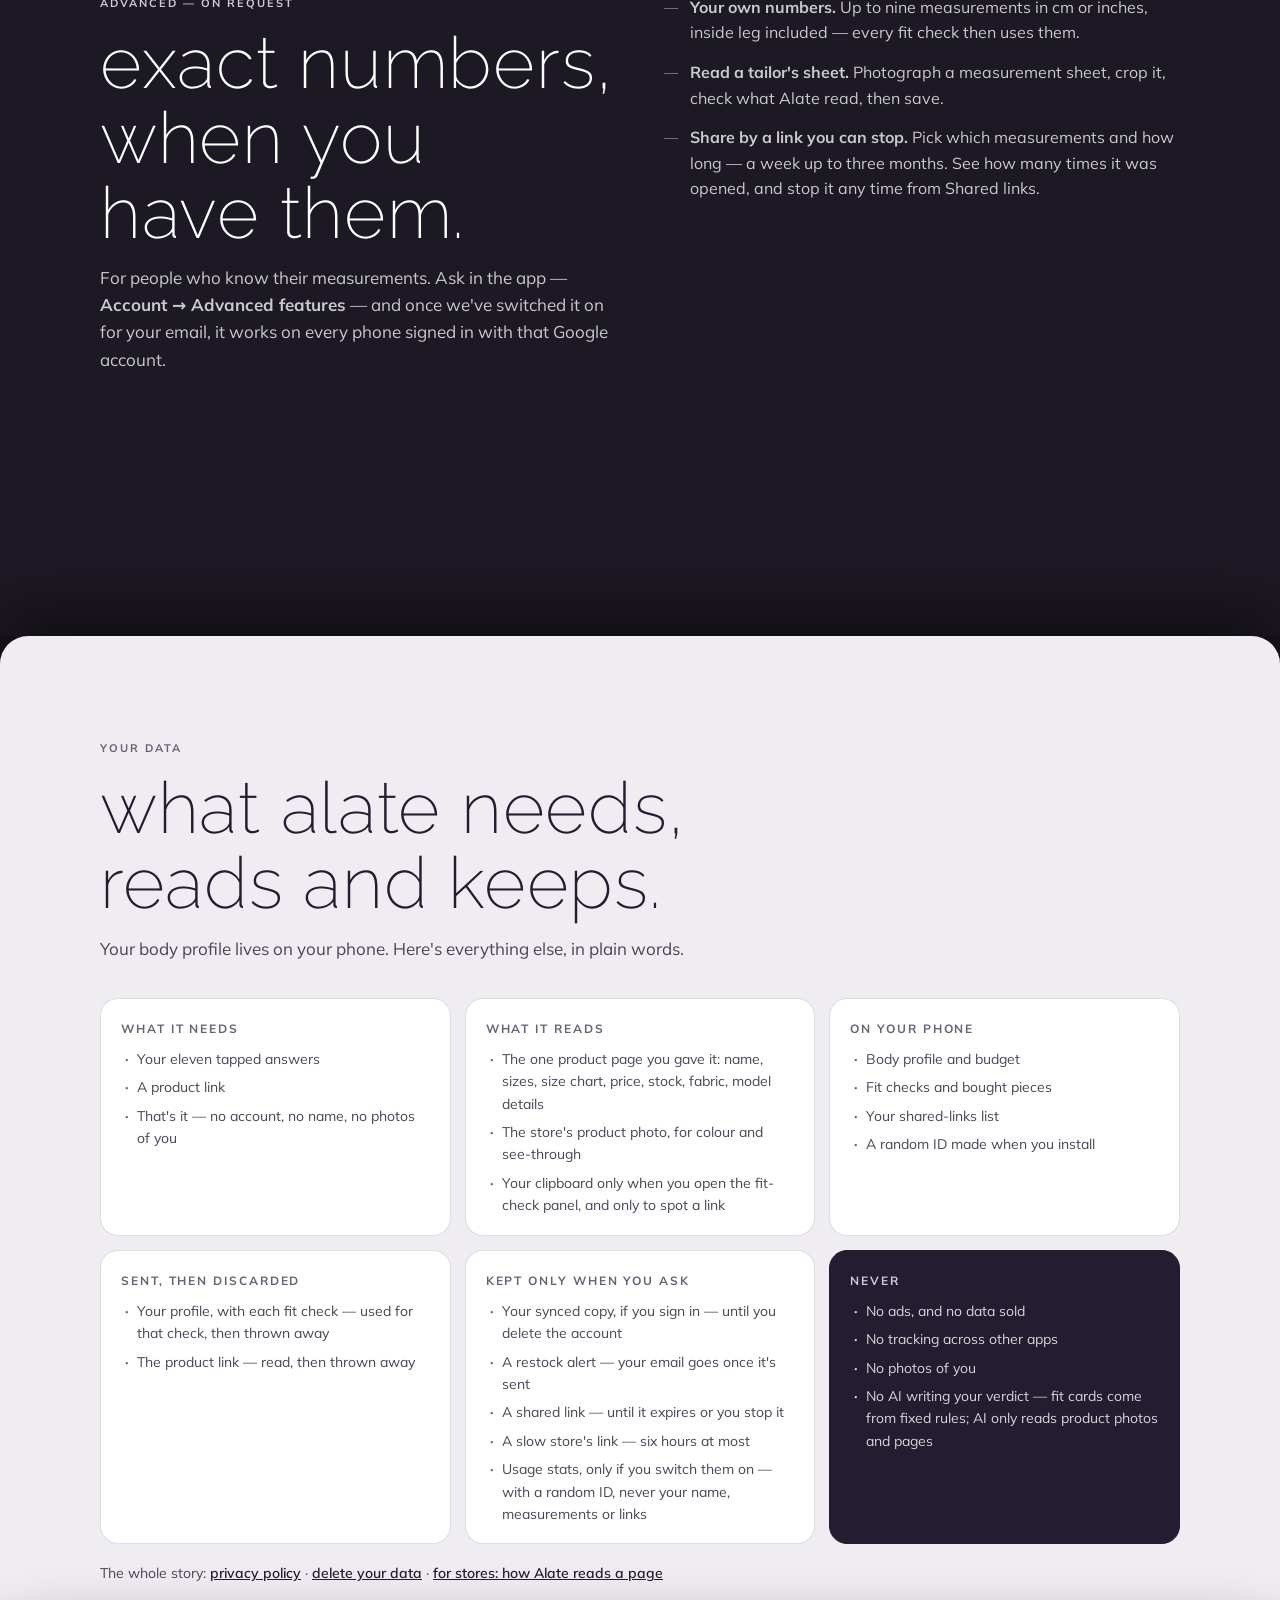
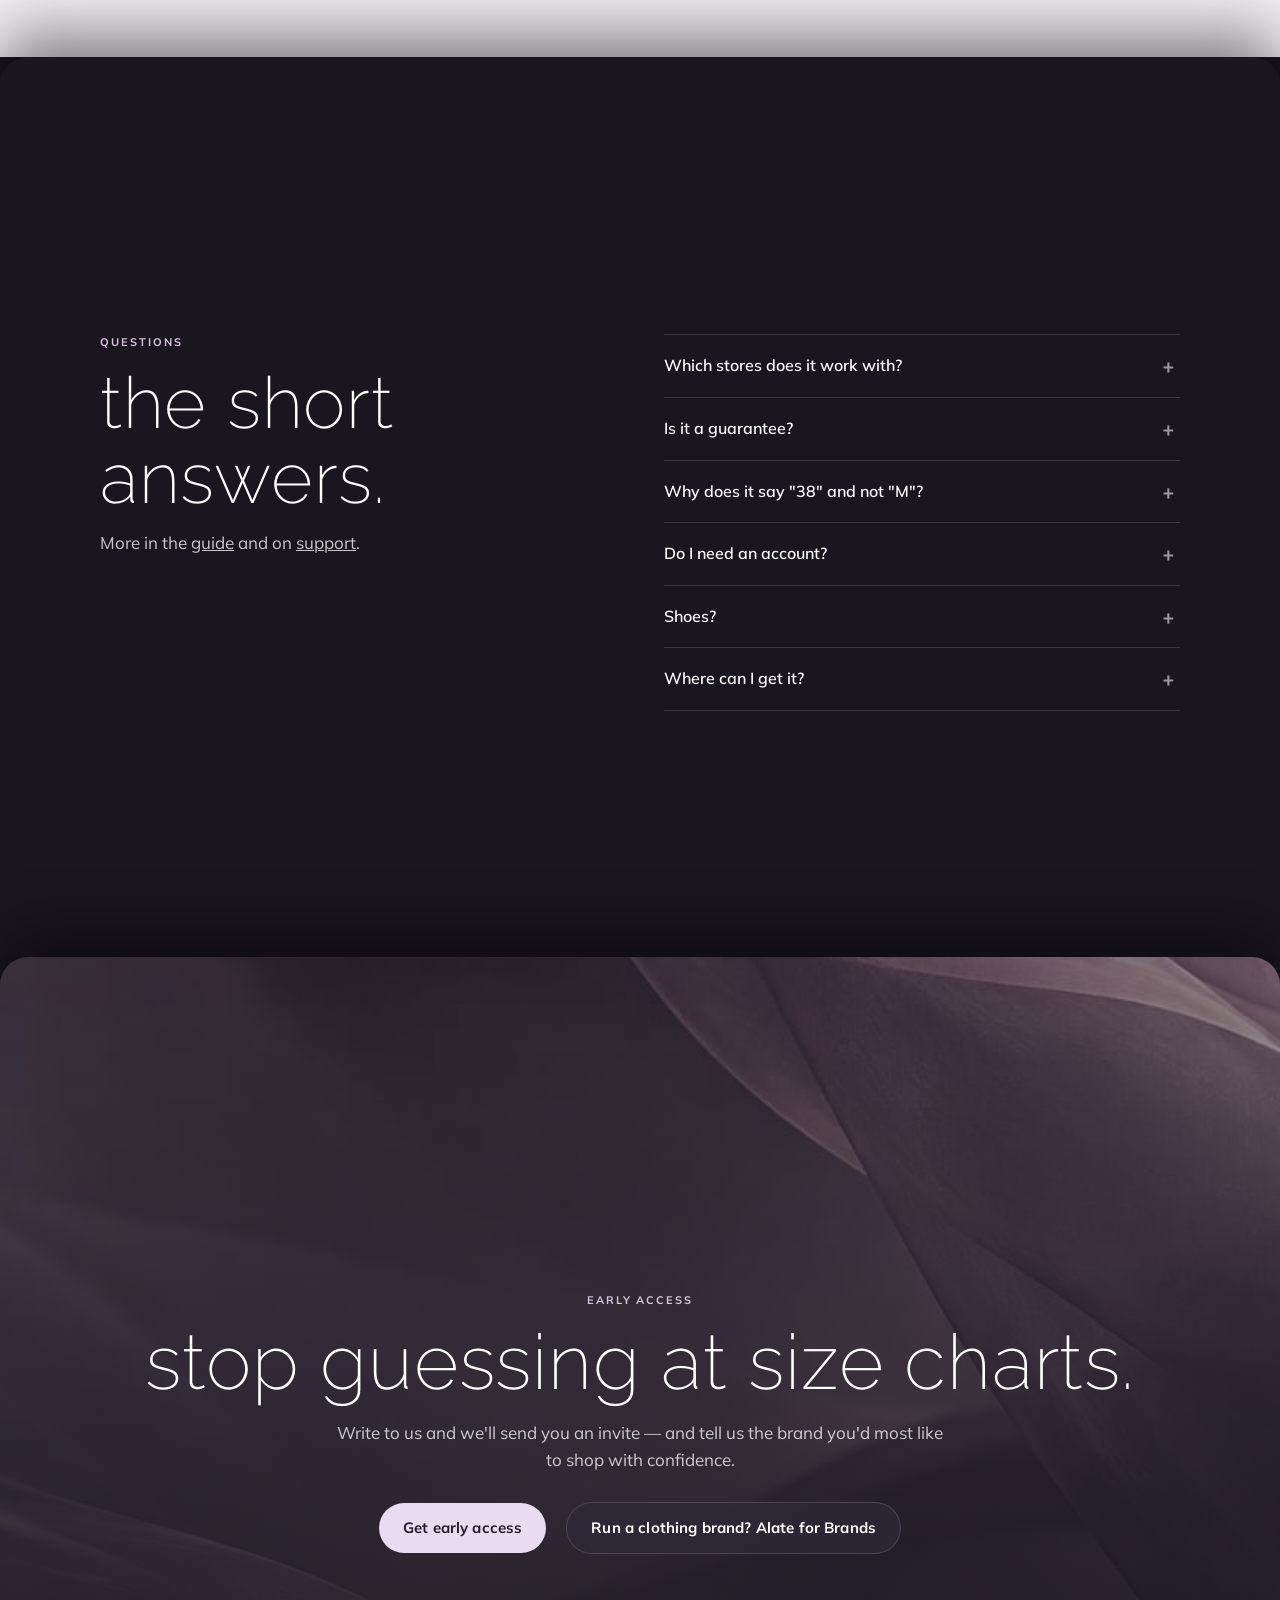
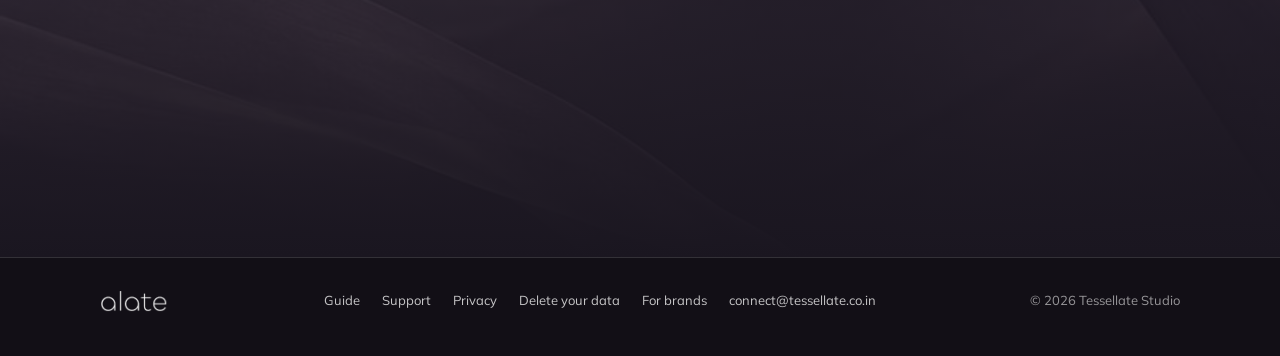
==== commit 81af2b76: "Alate + Alate for Brands: one-page sliding-card sites in the app's photo-led look; guides, support a" ====
--- a/alate/index.html
+++ b/alate/index.html
@@ -3,189 +3,372 @@
 <head>
 <meta charset="UTF-8">
 <meta name="viewport" content="width=device-width, initial-scale=1.0">
-<title>Alate — Know it fits before you buy</title>
+<title>Alate — Will it fit?</title>
 <meta name="robots" content="noindex, nofollow">
-<meta name="description" content="Paste a product link and Alate suggests which size to order and how it's likely to sit on your body — before you pay. Your body profile lives on your device.">
-<meta property="og:title" content="Alate — Know it fits before you buy">
-<meta property="og:description" content="A fit verdict for your body, from a product link. No ads, no tracking, no data sold.">
+<meta name="description" content="Paste or share a clothing link and Alate shows the size likely to fit you — in that brand's own sizes — and where it will sit on your body, before you pay.">
+<meta name="theme-color" content="#1a1620">
+<meta property="og:title" content="Alate — Will it fit?">
+<meta property="og:description" content="Paste or share a clothing link — see how it's likely to fit your body before you buy.">
 <meta property="og:type" content="website">
 <meta property="og:url" content="https://tessellate.co.in/alate/">
 <meta property="og:image" content="https://tessellate.co.in/alate/assets/icon.png">
 <link rel="canonical" href="https://tessellate.co.in/alate/">
 <link rel="icon" type="image/png" href="assets/icon.png">
 <link rel="apple-touch-icon" href="assets/icon.png">
+<link rel="preload" href="assets/fonts/Raleway-ExtraLight.otf" as="font" type="font/otf" crossorigin>
 <link rel="stylesheet" href="assets/alate.css">
 </head>
 <body>
+<a class="skip" href="#main">Skip to content</a>
 
 <header class="nav">
   <div class="wrap">
-    <a class="wordmark" href="./"><img src="assets/wordmark.svg" alt="alate"></a>
+    <a class="wordmark" href="./"><img src="assets/img/wordmark-light.png" alt="alate" width="94" height="30"></a>
     <nav class="nav-links" aria-label="Primary">
       <a class="hide-sm" href="#how">How it works</a>
-      <a class="hide-sm" href="support.html">Support</a>
+      <a class="hide-sm" href="#data">Your data</a>
+      <a class="hide-sm" href="guide.html">Guide</a>
       <button class="pill" type="button" data-contact>Get early access</button>
     </nav>
   </div>
 </header>
 
-<main>
-  <section class="hero">
+<nav class="dots" aria-label="Sections"></nav>
+
+<main id="main" class="deck">
+
+  <!-- 1 · Hero -->
+  <section class="panel photo hero" id="top" data-title="Will it fit?" style="background-image:url(assets/img/welcome.jpg)">
     <div class="wrap hero-grid">
       <div>
-        <h1>Know it fits before you buy.</h1>
-        <p class="sub">That beautiful piece from a brand you've never worn — will it actually fit you, or just the model? Alate answers that question before you pay, so a brand you've never worn feels a lot less like a guess.</p>
+        <p class="overline">Fit check · early access</p>
+        <h1 class="display">will it fit?</h1>
+        <p class="italic-line">Paste or share a clothing link — see how it's likely to fit your body before you pay.</p>
+        <p class="lede">That piece from a brand you've never worn: will it fit you, or only the model? Alate answers in the brand's own sizes, and tells you where it will sit on you.</p>
         <div class="cta-row">
           <button class="pill" type="button" data-contact>Get early access</button>
-          <a class="ghost" href="#what">See what Alate does →</a>
-        </div>
-        <p class="cta-note">Android and iOS. We're inviting shoppers in small groups while Alate is in early access — write to us and we'll send you a link.</p>
-      </div>
-
-      <div class="mock" aria-hidden="true">
-        <div class="mock-top">
-          <span class="mock-brand">Fit check</span>
-          <span class="mock-brand">Just now</span>
-        </div>
-        <div class="mock-img"></div>
-        <p class="mock-title">Linen wrap dress · Marigold</p>
-        <p class="mock-price">₹4,200 · <span class="chip on">$$</span> within your budget</p>
-        <div class="mock-verdict">
-          <div>
-            <div class="big">Try a M</div>
-            <div class="conf">From the brand's own size chart</div>
-          </div>
-          <span class="chip">In stock</span>
-        </div>
-        <div class="mock-rows">
-          <div class="mock-row"><span>Shoulders</span><span>Just right</span></div>
-          <div class="mock-row"><span>Chest</span><span>Sits close</span></div>
-          <div class="mock-row"><span>Length</span><span>Hits mid-calf on you</span></div>
-        </div>
-        <p class="mock-caption">Illustrative — verdicts are built on your own measurements.</p>
-      </div>
-    </div>
-  </section>
-
-  <section class="band">
-    <div class="wrap band-grid">
-      <div>
-        <h2>What buying blind costs you</h2>
-        <p class="kicker">Sizing isn't standard — a medium in one brand is a large in another. The label was never the problem. The guessing is.</p>
-      </div>
-      <ul>
-        <li>Ordering two sizes because you can't tell — and fronting the money for both</li>
-        <li>The repackaging, the drop-off trip, the refund that takes its time</li>
-        <li>A wardrobe of almost-fits you keep because returning felt like work</li>
+          <a class="ghost" href="#how">See how it works</a>
+        </div>
+        <p class="note">Android and iPhone. Alate is in early access while we invite shoppers in small groups. Write to us and we'll send you a link.</p>
+      </div>
+
+      <div class="fitcard glass" aria-hidden="true">
+        <p class="brand">A brand you've never worn</p>
+        <p class="name">Linen wrap dress</p>
+        <p class="meta">₹4,200 <span class="chip budget">$$ · in budget</span> <span class="chip great"><span class="dotmark"></span>In stock</span></p>
+        <div class="verdict">
+          <span class="size">try <b>38</b></span>
+          <span class="chip lit">Likely fit</span>
+        </div>
+        <p class="why">From the brand's own size chart · their sizes, not a translation</p>
+        <div class="rows">
+          <div class="row"><span>Shoulders</span><span>Just right</span></div>
+          <div class="row"><span>Hips</span><span>Room to move</span></div>
+          <div class="row"><span>Length</span><span>Mid-calf on you · knee on the model</span></div>
+          <div class="row"><span>Fabric</span><span>Woven, lined, no stretch</span></div>
+        </div>
+        <p class="caption">Illustration. Real cards are built on your answers.</p>
+      </div>
+    </div>
+    <a class="scroll-cue" href="#guess">Scroll</a>
+  </section>
+
+  <!-- 2 · The problem -->
+  <section class="panel tray" id="guess" data-title="Buying blind">
+    <div class="wrap split">
+      <div class="panel-head">
+        <p class="overline">Buying blind</p>
+        <h2 class="display">the label was never the problem.</h2>
+        <p class="italic-line">A medium in one brand is a large in the next. The guessing is what costs you.</p>
+      </div>
+      <ul class="dash">
+        <li>Ordering two sizes because you can't tell — and paying for both until one goes back</li>
+        <li>The repacking, the drop-off, the refund that takes its time</li>
+        <li>A wardrobe of almost-fits you kept because returning felt like work</li>
         <li>Sticking to the same two brands because at least you know their sizing</li>
       </ul>
     </div>
   </section>
 
-  <section class="section" id="what">
-    <div class="wrap">
-      <p class="eyebrow">What Alate changes</p>
-      <h2 class="section-title">One verdict, built on your body — not the model's.</h2>
-      <div class="grid">
-        <div class="card">
-          <div class="glyph"><svg viewBox="0 0 24 24" aria-hidden="true"><path d="M10 13a5 5 0 0 0 7.5.5l3-3a5 5 0 0 0-7-7l-1.7 1.7"/><path d="M14 11a5 5 0 0 0-7.5-.5l-3 3a5 5 0 0 0 7 7l1.7-1.7"/></svg></div>
-          <h3>A verdict for your body</h3>
-          <p>Paste or share a product link. Alate reads the garment and tells you where it lands on your proportions — snug here, loose there — not how it drapes on a sample-size model.</p>
-        </div>
-        <div class="card">
-          <div class="glyph"><svg viewBox="0 0 24 24" aria-hidden="true"><path d="M20.8 4.6a5.5 5.5 0 0 0-7.8 0L12 5.6l-1-1a5.5 5.5 0 0 0-7.8 7.8l1 1L12 21.2l7.8-7.8 1-1a5.5 5.5 0 0 0 0-7.8z"/></svg></div>
-          <h3>Trust new brands on the first order</h3>
-          <p>Brands you've been eyeing stop being a gamble. When the fit verdict is built on your measurements — and often on the brand's own size data — the first order is far less of a gamble.</p>
-        </div>
-        <div class="card">
-          <div class="glyph"><svg viewBox="0 0 24 24" aria-hidden="true"><path d="M3 12h18M7 8v8M12 6v12M17 9v6"/></svg></div>
-          <h3>Your size, translated</h3>
-          <p><strong>Advanced — on request.</strong> Calibrate once from clothes that already fit you well. Alate translates that into your size at brands whose size chart it can read — no more decoding a new chart per shop.</p>
-        </div>
-        <div class="card">
-          <div class="glyph"><svg viewBox="0 0 24 24" aria-hidden="true"><path d="M3 9l4-4 4 4M7 5v14"/><path d="M21 15l-4 4-4-4M17 19V5"/></svg></div>
-          <h3>Order one size, not two</h3>
-          <p>Instead of buying a medium and a large to be safe, see which size is likely to fit you first — and keep more of your money out of refund limbo.</p>
-        </div>
-        <div class="card">
-          <div class="glyph"><svg viewBox="0 0 24 24" aria-hidden="true"><path d="M12 2v20M17 6.5c0-2-2.2-3-5-3s-5 1-5 3 2 2.7 5 3.5 5 1.7 5 3.5-2.2 3-5 3-5-1-5-3"/></svg></div>
-          <h3>Honest about budget</h3>
-          <p>Set a budget once and every result carries a $ / $$ / $$$ chip, so you know whether a piece fits your budget before you fall for it.</p>
-        </div>
-        <div class="card">
-          <div class="glyph"><svg viewBox="0 0 24 24" aria-hidden="true"><path d="M18 8a6 6 0 0 0-12 0c0 7-3 9-3 9h18s-3-2-3-9"/><path d="M13.7 21a2 2 0 0 1-3.4 0"/></svg></div>
-          <h3>Your size, back in stock</h3>
-          <p>Right fit, wrong timing? See which sizes are in stock now, and tap Notify — Alate tells you in the app when yours is back (and emails you too, if you're signed in). No refresh ritual.</p>
-        </div>
-        <div class="card">
-          <div class="glyph"><svg viewBox="0 0 24 24" aria-hidden="true"><circle cx="12" cy="12" r="9"/><path d="M12 7v5l3 3"/></svg></div>
-          <h3>A memory of everything you've checked</h3>
-          <p>Every fit check lives in one swipeable history, the good fits up front. That coat you looked at last month — the verdict is still there when payday arrives.</p>
-        </div>
-        <div class="card">
-          <div class="glyph"><svg viewBox="0 0 24 24" aria-hidden="true"><rect x="4" y="3" width="16" height="18" rx="2"/><path d="M8 8h8M8 12h8M8 16h5"/></svg></div>
-          <h3>Your tailor's numbers, read for you</h3>
-          <p><strong>Advanced — on request.</strong> Have a measurement sheet from a tailor? Photograph it once. Alate reads the numbers, you check them, and every verdict from then on is built on exact centimetres.</p>
-        </div>
-        <div class="card">
-          <div class="glyph"><svg viewBox="0 0 24 24" aria-hidden="true"><path d="M4 12v7a1 1 0 0 0 1 1h14a1 1 0 0 0 1-1v-7"/><path d="M12 3v13M8 7l4-4 4 4"/></svg></div>
-          <h3>Share your size, not your data</h3>
-          <p><strong>Advanced — on request.</strong> Gifting season? Share just the measurements you choose, behind a link that expires when you say. No account, no name attached.</p>
-        </div>
-      </div>
-    </div>
-  </section>
-
-  <section class="section" id="how">
-    <div class="wrap">
-      <p class="eyebrow">How it works — three steps</p>
-      <h2 class="section-title">Set up once. Then every link is a fit check.</h2>
-      <div class="steps">
-        <div class="step">
-          <h3>Tell Alate about your body</h3>
-          <p>Eleven quick questions — height, shoulders, bust, waist, hips and more — answered by tapping, once, on your phone. Exact measurements are an Advanced feature, on request.</p>
-        </div>
-        <div class="step">
-          <h3>Paste a product link</h3>
-          <p>Many online shops. Found it on Instagram at midnight? Paste it, share it to Alate, or just copy it and open the app. If we can't read a store yet, tell us and we'll prioritise it.</p>
-        </div>
-        <div class="step">
-          <h3>Get the verdict</h3>
-          <p>Your size in that brand, where it will sit on you, what it costs, and whether it's in stock — before you've spent any money.</p>
-        </div>
-      </div>
-    </div>
-  </section>
-
-  <section class="wrap">
-    <div class="trust">
-      <div>
-        <p class="lead">Your body profile lives on your device.</p>
-        <p class="small">Sign in only if you want it synced across your phones — otherwise it never touches an account. No ads. No tracking across other apps. No data sold. Usage statistics only if you switch them on, with a random ID — never your name, measurements or links. <a href="privacy-policy.html">Read the privacy policy</a>.</p>
-      </div>
-      <ul>
-        <li>No account needed — sign-in is optional</li>
-        <li>Your profile is sent to our server for each fit check, used for that check and immediately discarded</li>
-        <li>Product links are read and discarded — kept only for things you ask for: your synced fit history if you sign in, a restock alert, a brand we don't support yet, or a slow store we're still reading (six hours at most)</li>
-        <li>Delete your profile and history from inside the app, any time</li>
+  <!-- 3 · How it works -->
+  <section class="panel photo" id="how" data-title="How it works" style="background-image:url(assets/img/how.jpg)">
+    <div class="wrap">
+      <div class="panel-head">
+        <p class="overline">How it works</p>
+        <h2 class="display">set up once. then every link is a fit check.</h2>
+      </div>
+      <div class="rail-wrap">
+        <div class="rail" role="region" aria-label="steps" tabindex="0">
+          <article class="card lit">
+            <span class="idx">01</span>
+            <h3>tell alate about your body</h3>
+            <p>Eleven quick questions — which sizes you shop, height, shoulders, arms, bust, torso, legs, waist, tummy, hips and thighs — answered by tapping. No tape measure, no photos of you, no account.</p>
+            <p class="sample">asked once, at your first fit check</p>
+          </article>
+          <article class="card lit">
+            <span class="idx">02</span>
+            <h3>bring a link</h3>
+            <p>Share a product straight from the store's app or website, paste it, or just copy it and open Alate — it spots the link and shows the product's name. Links from a brand's own app are followed to the product page.</p>
+            <p class="sample">found it at midnight? copy, open, done</p>
+          </article>
+          <article class="card lit">
+            <span class="idx">03</span>
+            <h3>read the fit card</h3>
+            <p>The size likely to fit you, in that brand's sizes; how sure Alate is and why; where it sits on you, area by area; what the fabric will do; whether your size is in stock; and whether it's in your budget.</p>
+            <p class="sample">before you've spent anything</p>
+          </article>
+          <article class="card lit">
+            <span class="idx">04</span>
+            <h3>slow store? keep going</h3>
+            <p>Some shops take a while to read. Alate keeps trying in the background for up to six hours and tells you in the app when your fit check is ready.</p>
+            <p class="sample">no refresh ritual</p>
+          </article>
+        </div>
+      </div>
+    </div>
+  </section>
+
+  <!-- 4 · The fit card -->
+  <section class="panel" id="card" data-title="The fit card">
+    <div class="wrap">
+      <div class="panel-head">
+        <p class="overline">The fit card</p>
+        <h2 class="display">one card, built on your body — not the model's.</h2>
+        <p class="lede">Every line on the card comes from something real — the brand's chart, the product page, the fabric, or what other buyers said — and the card tells you which.</p>
+      </div>
+      <div class="rail-wrap">
+        <div class="rail" role="region" aria-label="fit card features" tabindex="0">
+          <article class="card">
+            <h3>the brand's own sizes</h3>
+            <p>Numbers when the brand uses numbers — EU 38, IT 42, UK 12 — letters when it uses letters. No translating a chart in your head.</p>
+            <span class="chip tag">Size to try</span>
+          </article>
+          <article class="card">
+            <h3>how sure, and why</h3>
+            <p>A confidence word with its reason: the brand's own chart, a garment measurement, or a general standard chart. A size from a standard chart is never marked as sure.</p>
+            <span class="chip tag">Confidence</span>
+          </article>
+          <article class="card">
+            <h3>works for you, and watch-outs</h3>
+            <p>Where it sits close, where it has room, and what to look out for — one idea per line, area by area.</p>
+            <span class="chip great tag"><span class="dotmark"></span>Works for you</span>
+          </article>
+          <article class="card">
+            <h3>the model, and you</h3>
+            <p>When the store lists the model's height and size, Alate compares them with yours — so you know the hem that hits the model's knee lands mid-calf on you.</p>
+            <span class="chip tag">Model vs you</span>
+          </article>
+          <article class="card">
+            <h3>what the fabric will do</h3>
+            <p>Lined or not, knit or woven, bias cut, how much it stretches and springs back, how it drapes — read from the product page.</p>
+            <span class="chip tag">Fabric build</span>
+          </article>
+          <article class="card">
+            <h3>see-through?</h3>
+            <p>A line on how sheer it's likely to be, from what buyers told us and a read of the store's own product photo.</p>
+            <span class="chip concern tag"><span class="dotmark"></span>Sheer check</span>
+          </article>
+          <article class="card">
+            <h3>what buyers say</h3>
+            <p>"7 of 8 buyers say the sleeves run long." Shown only when at least five people answered and most of them agree.</p>
+            <span class="chip tag">Length &amp; sleeves</span>
+          </article>
+          <article class="card">
+            <h3>in stock, or tell me</h3>
+            <p>See which sizes are in stock. Sold out? Tap Notify and Alate tells you in the app — and by email if you're signed in — when yours is back. Brands that won't restock a piece can switch this off.</p>
+            <span class="chip great tag"><span class="dotmark"></span>Notify me</span>
+          </article>
+          <article class="card">
+            <h3>honest about budget</h3>
+            <p>Set a budget once and every card carries a $ / $$ / $$$ chip, converted to your currency, so you know before you fall for it.</p>
+            <span class="chip budget tag">$$</span>
+          </article>
+          <article class="card">
+            <h3>not made in your size</h3>
+            <p>If the brand doesn't make your size, the card says so plainly. One tap tells the brand someone wanted it bigger or smaller — with no name attached.</p>
+            <span class="chip outside tag">Outside the range</span>
+          </article>
+        </div>
+      </div>
+    </div>
+  </section>
+
+  <!-- 5 · After -->
+  <section class="panel photo" id="after" data-title="Your fit checks" style="background-image:url(assets/img/backdrop-satin.jpg)">
+    <div class="wrap">
+      <div class="panel-head">
+        <p class="overline">Home</p>
+        <h2 class="display">every fit you've checked, in one deck.</h2>
+        <p class="italic-line">The good fits up front. That coat from last month is still there when payday comes.</p>
+      </div>
+      <div class="rail-wrap">
+        <div class="rail" role="region" aria-label="home features" tabindex="0">
+          <article class="card lit">
+            <h3>a deck, not a list</h3>
+            <p>Each fit check is a card. Tap one and it opens into the full analysis; swipe between them; swipe a card up to delete it, with Undo.</p>
+          </article>
+          <article class="card lit">
+            <h3>it keeps itself fresh</h3>
+            <p>Change your answers and older cards re-check themselves the next time you open the app, newest first.</p>
+          </article>
+          <article class="card lit">
+            <h3>bought it</h3>
+            <p>Mark a piece bought and pick the size you ordered — our pick comes pre-selected. Your pieces follow your account if you sign in.</p>
+          </article>
+          <article class="card lit">
+            <h3>how did it fit?</h3>
+            <p>When it's arrived, say how it fits — too small, just right, too big, and where. Those answers, with no name on them, are what make the "what buyers say" lines possible.</p>
+          </article>
+          <article class="card lit">
+            <h3>sign in only if you want to</h3>
+            <p>Optional Google sign-in syncs your profile, budget, last 50 fit checks and bought pieces to your other phones. Without it, everything stays on this one.</p>
+          </article>
+        </div>
+      </div>
+    </div>
+  </section>
+
+  <!-- 6 · Advanced -->
+  <section class="panel tray" id="advanced" data-title="Advanced, on request">
+    <div class="wrap split">
+      <div class="panel-head">
+        <p class="overline">Advanced — on request</p>
+        <h2 class="display">exact numbers, when you have them.</h2>
+        <p class="lede">For people who know their measurements. Ask in the app — <strong>Account → Advanced features</strong> — and once we've switched it on for your email, it works on every phone signed in with that Google account.</p>
+      </div>
+      <ul class="dash">
+        <li><strong>Your own numbers.</strong> Up to nine measurements in cm or inches, inside leg included — every fit check then uses them.</li>
+        <li><strong>Read a tailor's sheet.</strong> Photograph a measurement sheet, crop it, check what Alate read, then save.</li>
+        <li><strong>Share by a link you can stop.</strong> Pick which measurements and how long — a week up to three months. See how many times it was opened, and stop it any time from Shared links.</li>
       </ul>
     </div>
-
-    <div class="cta-band">
-      <h2>Stop guessing at size charts.</h2>
-      <p>Alate is in early access on Android and iOS. Write to us and we'll send you an invite — and tell us the brand you'd most like to shop with confidence.</p>
-      <button class="pill" type="button" data-contact>Get early access</button>
+  </section>
+
+  <!-- 7 · Data -->
+  <section class="panel paper" id="data" data-title="What Alate reads and keeps">
+    <div class="wrap">
+      <div class="panel-head">
+        <p class="overline">Your data</p>
+        <h2 class="display">what alate needs, reads and keeps.</h2>
+        <p class="lede">Your body profile lives on your phone. Here's everything else, in plain words.</p>
+      </div>
+      <div class="ledger">
+        <div class="cell">
+          <h3>What it needs</h3>
+          <ul>
+            <li>Your eleven tapped answers</li>
+            <li>A product link</li>
+            <li>That's it — no account, no name, no photos of you</li>
+          </ul>
+        </div>
+        <div class="cell">
+          <h3>What it reads</h3>
+          <ul>
+            <li>The one product page you gave it: name, sizes, size chart, price, stock, fabric, model details</li>
+            <li>The store's product photo, for colour and see-through</li>
+            <li>Your clipboard only when you open the fit-check panel, and only to spot a link</li>
+          </ul>
+        </div>
+        <div class="cell">
+          <h3>On your phone</h3>
+          <ul>
+            <li>Body profile and budget</li>
+            <li>Fit checks and bought pieces</li>
+            <li>Your shared-links list</li>
+            <li>A random ID made when you install</li>
+          </ul>
+        </div>
+        <div class="cell">
+          <h3>Sent, then discarded</h3>
+          <ul>
+            <li>Your profile, with each fit check — used for that check, then thrown away</li>
+            <li>The product link — read, then thrown away</li>
+          </ul>
+        </div>
+        <div class="cell">
+          <h3>Kept only when you ask</h3>
+          <ul>
+            <li>Your synced copy, if you sign in — until you delete the account</li>
+            <li>A restock alert — your email goes once it's sent</li>
+            <li>A shared link — until it expires or you stop it</li>
+            <li>A slow store's link — six hours at most</li>
+            <li>Usage stats, only if you switch them on — with a random ID, never your name, measurements or links</li>
+          </ul>
+        </div>
+        <div class="cell never">
+          <h3>Never</h3>
+          <ul>
+            <li>No ads, and no data sold</li>
+            <li>No tracking across other apps</li>
+            <li>No photos of you</li>
+            <li>No AI writing your verdict — fit cards come from fixed rules; AI only reads product photos and pages</li>
+          </ul>
+        </div>
+      </div>
+      <p class="ledger-foot">The whole story: <a href="privacy-policy.html">privacy policy</a> · <a href="delete-account.html">delete your data</a> · <a href="brand-optout.html">for stores: how Alate reads a page</a></p>
+    </div>
+  </section>
+
+  <!-- 8 · Questions -->
+  <section class="panel" id="faq" data-title="Questions">
+    <div class="wrap split">
+      <div class="panel-head">
+        <p class="overline">Questions</p>
+        <h2 class="display">the short answers.</h2>
+        <p class="lede">More in the <a href="guide.html">guide</a> and on <a href="support.html">support</a>.</p>
+      </div>
+      <div class="faq">
+        <details>
+          <summary>Which stores does it work with?</summary>
+          <div><p>Many online clothing stores. Some can't be read yet; tap "Notify me when added" on the card and we'll tell you when one is. A few stores ask not to be read or block automated reading — for those Alate stops and sends you to the store instead.</p></div>
+        </details>
+        <details>
+          <summary>Is it a guarantee?</summary>
+          <div><p>No — it's the size likely to fit you, with how sure Alate is and why. A card built on the brand's own chart is surer than one built on a standard chart, and the card says which it is.</p></div>
+        </details>
+        <details>
+          <summary>Why does it say "38" and not "M"?</summary>
+          <div><p>Because that's how the brand sizes it. Alate answers in the brand's own sizes, so what you see is what you order.</p></div>
+        </details>
+        <details>
+          <summary>Do I need an account?</summary>
+          <div><p>No. Fit checks work without one. Google sign-in is optional; it syncs your profile and pieces across phones, and it's needed for Advanced features.</p></div>
+        </details>
+        <details>
+          <summary>Shoes?</summary>
+          <div><p>Not yet. Alate sizes clothing today.</p></div>
+        </details>
+        <details>
+          <summary>Where can I get it?</summary>
+          <div><p>Alate is in early access on Android (Google Play testing) and iPhone (TestFlight). <button class="ghost" type="button" data-contact>Write to us</button> and we'll send you an invite.</p></div>
+        </details>
+      </div>
+    </div>
+  </section>
+
+  <!-- 9 · Brands + close -->
+  <section class="panel photo end" id="join" data-title="Get early access" style="background-image:url(assets/img/privacy.jpg)">
+    <div class="wrap">
+      <p class="overline">Early access</p>
+      <h2 class="display">stop guessing at size charts.</h2>
+      <p class="lede">Write to us and we'll send you an invite — and tell us the brand you'd most like to shop with confidence.</p>
+      <div class="cta-row">
+        <button class="pill" type="button" data-contact>Get early access</button>
+        <a class="pill frost" href="brands/">Run a clothing brand? Alate for Brands</a>
+      </div>
     </div>
   </section>
 </main>
 
 <footer class="foot">
   <div class="wrap">
-    <a class="wordmark" href="./"><img src="assets/wordmark.svg" alt="alate"></a>
+    <a class="wordmark" href="./"><img src="assets/img/wordmark-light.png" alt="alate" width="69" height="22"></a>
     <ul>
+      <li><a href="guide.html">Guide</a></li>
       <li><a href="support.html">Support</a></li>
       <li><a href="privacy-policy.html">Privacy</a></li>
       <li><a href="delete-account.html">Delete your data</a></li>
+      <li><a href="brands/">For brands</a></li>
       <li><a href="mailto:connect@tessellate.co.in">connect@tessellate.co.in</a></li>
     </ul>
     <p class="copy">© 2026 Tessellate Studio</p>
@@ -194,8 +377,8 @@
 
 <dialog class="contact" id="contact" aria-labelledby="contact-title">
   <form method="dialog">
-    <p class="eyebrow">Get early access</p>
-    <h2 id="contact-title">Write to us and we'll send you a link.</h2>
+    <p class="overline">Get early access</p>
+    <h2 id="contact-title">write to us and we'll send you a link.</h2>
     <p>Say which phone you're on, and — if you like — the brand you'd most like to shop with confidence. We reply within a couple of days.</p>
     <div class="addr">
       <code data-address>connect@tessellate.co.in</code>
@@ -208,6 +391,6 @@
   </form>
 </dialog>
 <script src="assets/contact.js"></script>
-
+<script src="assets/deck.js"></script>
 </body>
 </html>
--- a/alate/assets/alate.css
+++ b/alate/assets/alate.css
@@ -0,0 +1,409 @@
+/* Alate pages — shared styles.
+   Mirrors the app's photo-led design (alate rfd-006; mobile/src/constants/theme.ts
+   `homeMerged` + `photoLedFont`), as of 2026-10-16:
+   - ground #1a1620 → #221d29, panel #15121b, card #2f2937, lilac #e9dcf0
+   - light photo-led pages: paper #efedf1, ink #4c4356
+   - Raleway ExtraLight (lowercase display), Mulish (body), Fanwood + Italic
+     (product names, the italic line), Ostrich Sans Light (numerals).
+   The "alate" wordmark is set in Chillax Light in the app. Chillax's licence
+   (ITF FFL) forbids handing the font file out, so the site uses a picture of
+   the word (img/wordmark-*.png), never the font. All other faces are OFL. */
+
+@font-face { font-family: 'Raleway'; font-weight: 200; font-display: swap; src: url(fonts/Raleway-ExtraLight.otf) format('opentype'); }
+@font-face { font-family: 'Mulish'; font-weight: 400; font-display: swap; src: url(fonts/Mulish-Regular.ttf) format('truetype'); }
+@font-face { font-family: 'Mulish'; font-weight: 600; font-display: swap; src: url(fonts/Mulish-SemiBold.ttf) format('truetype'); }
+@font-face { font-family: 'Mulish'; font-weight: 700; font-display: swap; src: url(fonts/Mulish-Bold.ttf) format('truetype'); }
+@font-face { font-family: 'Fanwood'; font-style: normal; font-display: swap; src: url(fonts/Fanwood.otf) format('opentype'); }
+@font-face { font-family: 'Fanwood'; font-style: italic; font-display: swap; src: url(fonts/Fanwood-Italic.otf) format('opentype'); }
+@font-face { font-family: 'Ostrich Sans'; font-weight: 300; font-display: swap; src: url(fonts/OstrichSans-Light.otf) format('opentype'); }
+
+:root {
+  /* Ground (the app's plum canvas) */
+  --ground: #1a1620;
+  --ground-2: #221d29;
+  --ground-deep: #120f16;
+  --panel: #15121b;
+  --tray: #1d1924;
+  --card: #2f2937;
+  --row: #2a2431;
+  --raised: #39323f;
+  /* Lilac accents */
+  --lilac: #e9dcf0;
+  --lilac-2: #d6c4e0;
+  --lilac-3: #786486;
+  --plum: #604e6e;
+  --dot: #c98a6b;
+  /* Fit statuses, as on the card */
+  --great: #8fd6a6;
+  --concern: #d8a87e;
+  --poor: #d69595;
+  --outside: #9cc5da;
+  --budget: #e0b48f;
+  /* Text on the dark ground */
+  --on: #ffffff;
+  --on-2: rgba(255, 255, 255, 0.76);
+  --on-3: rgba(255, 255, 255, 0.56);
+  --hair: rgba(255, 255, 255, 0.14);
+  /* Light photo-led pages */
+  --paper: #efedf1;
+  --paper-2: #e3dfe7;
+  --ink: #4c4356;
+  --ink-strong: #241c30;
+  --ink-muted: #6a5f75;
+  --line: rgba(76, 67, 86, 0.18);
+  /* Shape */
+  --r-card: 22px;
+  --r-row: 18px;
+  --r-sheet: 28px;
+  /* Faces */
+  --display: 'Raleway', 'Helvetica Neue', Arial, sans-serif;
+  --body: 'Mulish', system-ui, -apple-system, 'Segoe UI', sans-serif;
+  --serif: 'Fanwood', Georgia, 'Times New Roman', serif;
+  --numeral: 'Ostrich Sans', 'Arial Narrow', sans-serif;
+  --gutter: clamp(16px, 4vw, 40px);
+}
+
+* { box-sizing: border-box; }
+html { background: var(--ground); -webkit-text-size-adjust: 100%; }
+body {
+  margin: 0;
+  background: var(--ground);
+  color: var(--on);
+  font-family: var(--body);
+  font-size: 16px;
+  line-height: 1.6;
+  -webkit-font-smoothing: antialiased;
+  overflow-x: hidden;
+}
+a { color: inherit; }
+h1, h2, h3, h4 { font-weight: 400; margin: 0; }
+p { margin: 0; }
+ul, ol { margin: 0; padding: 0; }
+ul { list-style: none; }
+button { font: inherit; color: inherit; }
+img { max-width: 100%; }
+.sr-only { position: absolute; width: 1px; height: 1px; overflow: hidden; clip: rect(0 0 0 0); white-space: nowrap; }
+:focus-visible { outline: 2px solid var(--lilac); outline-offset: 3px; border-radius: 6px; }
+.skip { position: absolute; left: 16px; top: -60px; z-index: 100; background: var(--lilac); color: var(--ink-strong); padding: 10px 16px; border-radius: 999px; text-decoration: none; font-weight: 700; font-size: 14px; }
+.skip:focus { top: 12px; }
+
+.wrap { max-width: 1160px; margin: 0 auto; padding: 0 var(--gutter); }
+
+/* ---------- Type roles (from photoLedFont) ---------- */
+.overline {
+  font-family: var(--body); font-weight: 700; font-size: 11px;
+  letter-spacing: 0.18em; text-transform: uppercase; color: var(--lilac-2);
+  margin: 0 0 14px;
+}
+.display {
+  font-family: var(--display); font-weight: 200; text-transform: lowercase;
+  letter-spacing: 0.01em; line-height: 1.04; text-wrap: balance;
+}
+.italic-line { font-family: var(--serif); font-style: italic; font-size: clamp(19px, 2vw, 23px); line-height: 1.35; color: var(--on-2); }
+.lede { font-size: 17px; color: var(--on-2); max-width: 36em; }
+.num { font-family: var(--numeral); font-weight: 300; letter-spacing: 0.04em; }
+
+/* ---------- Buttons ---------- */
+.pill {
+  display: inline-flex; align-items: center; justify-content: center; gap: 8px;
+  background: var(--lilac); color: var(--ink-strong);
+  border: 0; border-radius: 9999px; padding: 13px 24px;
+  font-family: var(--body); font-weight: 700; font-size: 15px; letter-spacing: 0.01em;
+  text-decoration: none; cursor: pointer; transition: background 140ms ease, transform 140ms ease;
+}
+.pill:hover { background: #fff; }
+.pill:active { transform: scale(0.98); }
+.pill.frost { background: rgba(47, 41, 55, 0.8); color: var(--on); border: 1px solid var(--hair); backdrop-filter: blur(20px); -webkit-backdrop-filter: blur(20px); }
+.pill.frost:hover { background: var(--raised); }
+.ghost {
+  display: inline-block; background: none; border: 0; padding: 12px 2px; cursor: pointer;
+  color: var(--on-2); font-weight: 600; font-size: 15px; text-decoration: none;
+  border-bottom: 1px solid var(--hair);
+}
+.ghost:hover { color: var(--on); border-color: var(--on-2); }
+.cta-row { display: flex; gap: 20px; align-items: center; flex-wrap: wrap; }
+
+/* ---------- Top bar ---------- */
+.nav {
+  position: fixed; inset: 0 0 auto 0; z-index: 50;
+  background: linear-gradient(to bottom, rgba(18, 15, 22, 0.86), rgba(18, 15, 22, 0));
+}
+.nav .wrap { display: flex; align-items: center; justify-content: space-between; height: 68px; gap: 16px; }
+.wordmark { display: inline-block; line-height: 0; text-decoration: none; }
+.wordmark img { height: 30px; width: auto; display: block; }
+.nav-links { display: flex; gap: 22px; align-items: center; }
+.nav-links a:not(.pill) { font-size: 14px; font-weight: 600; text-decoration: none; color: var(--on-2); white-space: nowrap; }
+.nav-links a:not(.pill):hover { color: var(--on); }
+.nav-links .pill { padding: 9px 18px; font-size: 14px; }
+@media (max-width: 720px) { .nav-links .hide-sm { display: none; } }
+.nav { transition: background 200ms ease; }
+.nav.on-paper { background: linear-gradient(to bottom, rgba(239, 237, 241, 0.94), rgba(239, 237, 241, 0)); }
+.nav.on-paper .wordmark img { filter: brightness(0.19); }
+.nav.on-paper .nav-links a:not(.pill) { color: var(--ink-muted); }
+.nav.on-paper .nav-links a:not(.pill):hover { color: var(--ink-strong); }
+.nav.on-paper .pill { background: var(--ink-strong); color: #fff; }
+
+/* ---------- Deck: stacked panels that slide over each other ----------
+   Each .panel is sticky; deck.js sets --stick so a panel taller than the
+   screen scrolls fully before the next one slides over it, and --cover
+   (0 → 1) as the next panel covers it, which recedes it like a card in
+   the app's Home deck. */
+.deck { position: relative; }
+.panel {
+  position: sticky; top: var(--stick, 0px);
+  min-height: 100vh; min-height: 100svh;
+  display: flex; flex-direction: column; justify-content: center;
+  padding: 104px 0 72px;
+  background: var(--ground);
+  border-radius: var(--r-sheet) var(--r-sheet) 0 0;
+  box-shadow: 0 -24px 60px rgba(0, 0, 0, 0.45);
+  overflow: hidden;
+  transform-origin: 50% 0;
+}
+.panel:first-child { border-radius: 0; box-shadow: none; }
+.panel:focus { outline: none; }
+.panel > .wrap { width: 100%; position: relative; z-index: 1; }
+.panel::after {
+  content: ''; position: absolute; inset: 0; pointer-events: none; z-index: 2;
+  background: #000; opacity: calc(var(--cover, 0) * 0.55);
+}
+@media (prefers-reduced-motion: no-preference) {
+  .panel { transform: scale(calc(1 - var(--cover, 0) * 0.06)); }
+}
+.panel.paper { background: var(--paper); color: var(--ink); }
+.panel.paper .overline { color: var(--ink-muted); }
+.panel.paper .lede, .panel.paper .italic-line { color: var(--ink); }
+.panel.paper .display { color: var(--ink-strong); }
+.panel.tray { background: var(--tray); }
+.panel.photo { background: var(--ground) center / cover no-repeat; }
+.panel.photo::before {
+  content: ''; position: absolute; inset: 0; z-index: 0;
+  background: linear-gradient(180deg, rgba(26, 22, 32, 0.2) 0%, rgba(34, 29, 41, 0.72) 55%, #1a1620 100%);
+}
+.panel-head { max-width: 760px; margin-bottom: 36px; }
+.panel-head .display { font-size: clamp(38px, 5.6vw, 72px); margin-bottom: 14px; }
+.panel-head .italic-line { margin-bottom: 14px; }
+
+/* Side progress dots */
+.dots {
+  position: fixed; right: 18px; top: 50%; transform: translateY(-50%); z-index: 40;
+  display: flex; flex-direction: column; gap: 12px;
+}
+.dots a { display: block; width: 8px; height: 8px; border-radius: 50%; background: rgba(255, 255, 255, 0.28); transition: transform 160ms ease, background 160ms ease; }
+.dots a[aria-current="true"] { background: var(--lilac); transform: scale(1.5); }
+.dots.on-paper a { background: rgba(76, 67, 86, 0.3); }
+.dots.on-paper a[aria-current="true"] { background: var(--plum); }
+@media (max-width: 900px) { .dots { display: none; } }
+
+/* ---------- Hero ---------- */
+.hero-grid { display: grid; grid-template-columns: 1.15fr 0.85fr; gap: 56px; align-items: end; }
+.hero h1 { font-size: clamp(48px, 8vw, 104px); margin-bottom: 18px; }
+.hero h1.long { font-size: clamp(42px, 6.2vw, 80px); }
+.hero .italic-line { margin-bottom: 18px; max-width: 26em; }
+.hero .lede { margin-bottom: 28px; }
+.hero .note { margin-top: 16px; font-size: 13px; color: var(--on-3); max-width: 34em; }
+.scroll-cue { position: absolute; left: 50%; bottom: 22px; transform: translateX(-50%); z-index: 3; color: var(--on-3); font-size: 12px; letter-spacing: 0.16em; text-transform: uppercase; text-decoration: none; }
+@media (max-width: 860px) { .hero-grid { grid-template-columns: 1fr; gap: 36px; } }
+
+/* ---------- Glass fit card (illustration) ---------- */
+.glass {
+  background: linear-gradient(160deg, rgba(255, 255, 255, 0.2), rgba(255, 255, 255, 0.09) 45%, rgba(255, 255, 255, 0.05));
+  border: 1px solid rgba(255, 255, 255, 0.32);
+  border-radius: var(--r-card);
+  backdrop-filter: blur(28px); -webkit-backdrop-filter: blur(28px);
+}
+.fitcard { padding: 22px; max-width: 380px; width: 100%; margin-left: auto; box-shadow: 0 30px 80px rgba(0, 0, 0, 0.45); }
+.fitcard .brand { font-size: 10px; font-weight: 700; letter-spacing: 0.18em; text-transform: uppercase; color: var(--on-3); }
+.fitcard .name { font-family: var(--serif); font-size: 24px; line-height: 1.2; margin: 6px 0 2px; }
+.fitcard .meta { font-size: 13px; color: var(--on-2); display: flex; gap: 8px; align-items: center; flex-wrap: wrap; }
+.fitcard .verdict { margin: 16px 0 12px; display: flex; align-items: baseline; justify-content: space-between; gap: 12px; }
+.fitcard .verdict .size { font-family: var(--display); font-weight: 200; font-size: 40px; line-height: 1; }
+.fitcard .verdict .size b { font-weight: 200; color: var(--lilac); }
+.fitcard .why { font-size: 12px; color: var(--on-2); }
+.fitcard .rows { display: grid; gap: 8px; margin-top: 12px; }
+.fitcard .row { display: flex; justify-content: space-between; gap: 10px; padding: 9px 12px; border-radius: 12px; background: rgba(255, 255, 255, 0.08); border: 1px solid rgba(255, 255, 255, 0.16); font-size: 13px; }
+.fitcard .row span:first-child { color: var(--on-2); }
+.fitcard .caption { margin-top: 12px; font-size: 11px; color: var(--on-3); text-align: center; }
+.chip { display: inline-flex; align-items: center; gap: 6px; border-radius: 999px; padding: 3px 10px; font-size: 12px; font-weight: 600; border: 1px solid var(--hair); color: var(--on-2); white-space: nowrap; }
+.chip.great { color: var(--great); border-color: rgba(143, 214, 166, 0.45); }
+.chip.concern { color: var(--concern); border-color: rgba(216, 168, 126, 0.45); }
+.chip.budget { color: var(--budget); border-color: rgba(224, 180, 143, 0.45); }
+.chip.outside { color: var(--outside); border-color: rgba(156, 197, 218, 0.45); }
+.chip.lit { background: var(--lilac); color: var(--ink-strong); border-color: var(--lilac); }
+.dotmark { width: 7px; height: 7px; border-radius: 50%; background: currentColor; display: inline-block; }
+
+/* ---------- Sliding card rail ---------- */
+.rail-wrap { position: relative; }
+.rail {
+  display: grid; grid-auto-flow: column; grid-auto-columns: minmax(270px, 340px);
+  gap: 16px; overflow-x: auto; overscroll-behavior-x: contain;
+  scroll-snap-type: x mandatory; scroll-padding-inline: var(--gutter);
+  padding: 6px var(--gutter) 22px; margin: 0 calc(var(--gutter) * -1);
+  scrollbar-width: none;
+}
+.rail::-webkit-scrollbar { display: none; }
+.rail > * { scroll-snap-align: start; }
+@media (max-width: 560px) { .rail { grid-auto-columns: 84%; } }
+.rail-ctrl { display: flex; align-items: center; justify-content: space-between; gap: 16px; margin-top: 4px; }
+.rail-dots { display: flex; gap: 6px; flex-wrap: wrap; }
+.rail-dots button { width: 22px; height: 4px; border-radius: 4px; border: 0; padding: 0; background: var(--hair); cursor: pointer; transition: background 160ms ease, width 160ms ease; }
+.rail-dots button[aria-current="true"] { background: var(--lilac); width: 36px; }
+.rail-btns { display: flex; gap: 8px; }
+.rail-btns button {
+  width: 44px; height: 44px; border-radius: 50%; cursor: pointer;
+  background: rgba(47, 41, 55, 0.8); border: 1px solid var(--hair); color: var(--on);
+  display: inline-flex; align-items: center; justify-content: center;
+}
+.rail-btns button:disabled { opacity: 0.35; cursor: default; }
+.rail-btns svg { width: 18px; height: 18px; stroke: currentColor; fill: none; stroke-width: 1.8; stroke-linecap: round; stroke-linejoin: round; }
+.paper .rail-dots button { background: var(--line); }
+.paper .rail-dots button[aria-current="true"] { background: var(--plum); }
+.paper .rail-btns button { background: #fff; color: var(--ink-strong); border-color: var(--line); }
+
+/* Cards in a rail */
+.card {
+  position: relative; border-radius: var(--r-card); padding: 24px 22px 22px;
+  background: var(--card); border: 1px solid var(--hair);
+  display: flex; flex-direction: column; gap: 10px; min-height: 250px;
+}
+.card .idx { font-family: var(--numeral); font-weight: 300; font-size: 44px; line-height: 1; color: var(--lilac-2); }
+.card h3 { font-family: var(--display); font-weight: 200; font-size: 28px; line-height: 1.12; text-transform: lowercase; }
+.card p { font-size: 14.5px; color: var(--on-2); }
+.card .tag { align-self: flex-start; margin-top: auto; }
+.card .sample { margin-top: auto; padding-top: 6px; font-family: var(--serif); font-style: italic; font-size: 16px; color: var(--lilac); }
+.card.lit { background: linear-gradient(160deg, rgba(255,255,255,.2), rgba(255,255,255,.09) 45%, rgba(255,255,255,.05)), var(--card); border-color: rgba(255, 255, 255, 0.32); }
+.paper .card { background: #fff; border-color: var(--line); }
+.paper .card h3 { color: var(--ink-strong); }
+.paper .card p { color: var(--ink); }
+.paper .card .idx { color: var(--plum); }
+.paper .card .sample { color: var(--plum); }
+.paper .chip { color: var(--ink); border-color: var(--line); }
+
+/* ---------- Plain grids inside panels ---------- */
+.split { display: grid; grid-template-columns: 1fr 1fr; gap: 48px; align-items: start; }
+@media (max-width: 860px) { .split { grid-template-columns: 1fr; gap: 28px; } }
+.dash { display: grid; gap: 14px; }
+.dash li { position: relative; padding-left: 26px; color: var(--on-2); }
+.dash li::before { content: ''; position: absolute; left: 0; top: 0.8em; width: 14px; height: 1px; background: var(--lilac-3); }
+.paper .dash li { color: var(--ink); }
+
+/* Data ledger: what's needed / read / kept / never */
+.ledger { display: grid; grid-template-columns: repeat(3, 1fr); gap: 14px; }
+@media (max-width: 960px) { .ledger { grid-template-columns: 1fr 1fr; } }
+@media (max-width: 600px) { .ledger { grid-template-columns: 1fr; } }
+.ledger .cell { border-radius: var(--r-row); padding: 20px 20px 18px; background: #fff; border: 1px solid var(--line); }
+.ledger .cell h3 { font-family: var(--body); font-weight: 700; font-size: 12px; letter-spacing: 0.16em; text-transform: uppercase; color: var(--ink-muted); margin-bottom: 10px; display: flex; align-items: center; gap: 8px; }
+.ledger .cell p, .ledger .cell li { font-size: 14px; color: var(--ink); }
+.ledger .cell ul { display: grid; gap: 6px; }
+.ledger .cell li { padding-left: 16px; position: relative; }
+.ledger .cell li::before { content: '·'; position: absolute; left: 4px; color: var(--plum); font-weight: 700; }
+.ledger .cell.never { background: var(--ink-strong); border-color: var(--ink-strong); }
+.ledger .cell.never h3 { color: var(--lilac-2); }
+.ledger .cell.never li { color: rgba(255, 255, 255, 0.82); }
+.ledger .cell.never li::before { color: var(--lilac); }
+.ledger-foot { margin-top: 18px; font-size: 14px; color: var(--ink); }
+.ledger-foot a { color: var(--ink-strong); font-weight: 600; }
+
+/* FAQ */
+.faq { border-top: 1px solid var(--hair); }
+.faq details { border-bottom: 1px solid var(--hair); }
+.faq summary { cursor: pointer; list-style: none; padding: 18px 44px 18px 0; font-weight: 600; font-size: 16px; position: relative; }
+.faq summary::-webkit-details-marker { display: none; }
+.faq summary::after { content: '+'; position: absolute; right: 6px; top: 12px; font-family: var(--display); font-size: 28px; color: var(--on-3); }
+.faq details[open] summary::after { content: '–'; }
+.faq details > div { padding: 0 0 20px; font-size: 15px; color: var(--on-2); max-width: 46em; display: grid; gap: 10px; }
+.paper .faq { border-color: var(--line); }
+.paper .faq details { border-color: var(--line); }
+.paper .faq summary { color: var(--ink-strong); }
+.paper .faq details > div { color: var(--ink); }
+
+/* Closing panel footer */
+.end { text-align: center; }
+.end .display { font-size: clamp(40px, 6vw, 80px); margin-bottom: 16px; }
+.end .lede { margin: 0 auto 28px; }
+.end .cta-row { justify-content: center; }
+
+/* ---------- Footer (shared) ---------- */
+.foot { position: relative; z-index: 3; background: var(--ground-deep); border-top: 1px solid var(--hair); padding: 32px 0 44px; font-size: 13px; color: var(--on-3); }
+.foot .wrap { display: flex; flex-wrap: wrap; align-items: center; justify-content: space-between; gap: 16px 32px; }
+.foot .wordmark img { height: 22px; }
+.foot ul { display: flex; flex-wrap: wrap; gap: 8px 22px; }
+.foot a { text-decoration: none; color: var(--on-2); }
+.foot a:hover { color: var(--on); text-decoration: underline; }
+.foot .copy { margin: 0; }
+@media (max-width: 640px) { .foot .wrap { flex-direction: column; align-items: flex-start; } }
+
+/* ---------- Contact sheet ---------- */
+dialog.contact {
+  border: 1px solid var(--hair); border-radius: var(--r-sheet); padding: 0;
+  width: min(92vw, 480px); background: var(--tray); color: var(--on);
+  box-shadow: 0 30px 80px rgba(0, 0, 0, 0.55);
+}
+dialog.contact::backdrop { background: rgba(18, 15, 22, 0.7); backdrop-filter: blur(4px); }
+dialog.contact form { padding: 30px 28px 26px; }
+dialog.contact h2 { font-family: var(--display); font-weight: 200; font-size: 32px; line-height: 1.1; text-transform: lowercase; margin: 0 0 10px; }
+dialog.contact p { font-size: 14.5px; color: var(--on-2); }
+dialog.contact .addr { margin: 20px 0 14px; display: flex; gap: 10px; align-items: center; flex-wrap: wrap; background: var(--row); border: 1px solid var(--hair); border-radius: var(--r-row); padding: 10px 10px 10px 16px; }
+dialog.contact .addr code { font-family: var(--body); font-size: 15px; font-weight: 600; flex: 1; word-break: break-all; }
+dialog.contact .addr .pill { padding: 9px 16px; font-size: 13px; }
+dialog.contact .row { display: flex; justify-content: space-between; align-items: center; gap: 12px; margin-top: 18px; }
+dialog.contact .row a { color: var(--on-2); font-size: 14px; }
+
+/* ---------- Document pages (paper) ----------
+   Support, guide, privacy, deletion, opt-out: the app's light photo-led
+   pages — paper ground, plum ink, same faces. */
+body.docs { background: var(--paper); color: var(--ink); }
+html:has(body.docs) { background: var(--paper); }
+body.docs .nav { position: sticky; top: 0; background: rgba(239, 237, 241, 0.9); backdrop-filter: blur(12px); -webkit-backdrop-filter: blur(12px); border-bottom: 1px solid var(--line); }
+body.docs .nav-links a:not(.pill) { color: var(--ink-muted); }
+body.docs .nav-links a:not(.pill):hover, body.docs .nav-links a[aria-current="page"] { color: var(--ink-strong); }
+body.docs .pill { background: var(--ink-strong); color: #fff; }
+body.docs .pill:hover { background: var(--plum); }
+body.docs .foot { background: var(--paper-2); border-color: var(--line); color: var(--ink-muted); }
+body.docs .foot a { color: var(--ink); }
+body.docs .foot a:hover { color: var(--ink-strong); }
+body.docs :focus-visible { outline-color: var(--plum); }
+
+.doc-hero { background: var(--ground) center 30% / cover no-repeat; position: relative; color: var(--on); }
+.doc-hero::before { content: ''; position: absolute; inset: 0; background: linear-gradient(180deg, rgba(26, 22, 32, 0.35), rgba(26, 22, 32, 0.92)); }
+.doc-hero .wrap { position: relative; max-width: 860px; padding-top: 64px; padding-bottom: 44px; }
+.doc-hero h1 { font-family: var(--display); font-weight: 200; text-transform: lowercase; font-size: clamp(40px, 6vw, 64px); line-height: 1.05; text-wrap: balance; }
+.doc-hero .italic-line { margin-top: 12px; }
+.doc-hero .date { margin-top: 14px; font-size: 11px; font-weight: 700; letter-spacing: 0.18em; text-transform: uppercase; color: var(--on-3); }
+
+.doc { max-width: 860px; margin: 0 auto; padding: 48px var(--gutter) 72px; }
+.doc > h1 { font-family: var(--display); font-weight: 200; text-transform: lowercase; color: var(--ink-strong); font-size: clamp(38px, 5.4vw, 56px); line-height: 1.06; margin: 0 0 10px; text-wrap: balance; }
+.doc .date { font-size: 11px; font-weight: 700; letter-spacing: 0.18em; text-transform: uppercase; color: var(--ink-muted); margin: 0 0 28px; }
+.doc h1 + p:not(.date) { margin-top: 24px; }
+.doc h2 { font-family: var(--display); font-weight: 200; text-transform: lowercase; color: var(--ink-strong); font-size: clamp(28px, 3.4vw, 36px); line-height: 1.12; margin: 52px 0 12px; scroll-margin-top: 84px; }
+.doc h3 { font-family: var(--body); font-weight: 700; font-size: 17px; color: var(--ink-strong); margin: 28px 0 8px; scroll-margin-top: 84px; }
+.doc p { margin: 0 0 12px; font-size: 16px; color: var(--ink); }
+.doc p.lead, .doc .lead { font-size: 18px; color: var(--ink); }
+.doc ul, .doc ol { margin: 0 0 16px; padding-left: 22px; }
+.doc ul { list-style: disc; }
+.doc ol { list-style: decimal; }
+.doc li { margin-bottom: 8px; font-size: 16px; color: var(--ink); }
+.doc li::marker { color: var(--plum); }
+.doc a { color: var(--ink-strong); text-decoration: underline; text-underline-offset: 3px; text-decoration-color: rgba(76, 67, 86, 0.4); }
+.doc a:hover { text-decoration-color: var(--ink-strong); }
+.doc strong { color: var(--ink-strong); font-weight: 700; }
+.doc em { font-family: var(--serif); font-style: italic; font-size: 1.08em; }
+.doc code { font-family: ui-monospace, SFMono-Regular, Menlo, Consolas, monospace; font-size: 0.84em; background: #fff; border: 1px solid var(--line); padding: 1px 6px; border-radius: 6px; word-break: break-word; }
+.doc table { width: 100%; border-collapse: collapse; margin: 6px 0 18px; font-size: 14.5px; display: block; overflow-x: auto; }
+.doc th, .doc td { text-align: left; vertical-align: top; padding: 10px 12px; border-bottom: 1px solid var(--line); color: var(--ink); }
+.doc th { font-size: 11px; letter-spacing: 0.14em; text-transform: uppercase; color: var(--ink-muted); font-weight: 700; }
+.callout { background: #fff; border: 1px solid var(--line); border-radius: var(--r-row); padding: 20px 22px; margin: 20px 0; }
+.callout.dark { background: var(--ink-strong); border-color: var(--ink-strong); }
+.callout.dark, .callout.dark p, .callout.dark li { color: rgba(255, 255, 255, 0.84); }
+.callout.dark strong, .callout.dark a { color: #fff; }
+.callout > :last-child { margin-bottom: 0; }
+.callout p strong:first-child { display: block; margin-bottom: 4px; font-family: var(--display); font-weight: 200; font-size: 22px; text-transform: lowercase; }
+.toc { background: #fff; border: 1px solid var(--line); border-radius: var(--r-row); padding: 18px 22px; margin: 8px 0 28px; }
+.toc p { font-size: 11px !important; font-weight: 700; letter-spacing: 0.16em; text-transform: uppercase; color: var(--ink-muted) !important; margin-bottom: 8px !important; }
+.toc ol { columns: 2; column-gap: 32px; margin: 0; }
+.toc li { font-size: 14.5px; margin-bottom: 4px; break-inside: avoid; }
+@media (max-width: 600px) { .toc ol { columns: 1; } }
+.steps-list { counter-reset: s; list-style: none !important; padding-left: 0 !important; }
+.steps-list > li { counter-increment: s; position: relative; padding-left: 44px; margin-bottom: 14px; }
+.steps-list > li::before { content: counter(s, decimal-leading-zero); position: absolute; left: 0; top: -4px; font-family: var(--numeral); font-weight: 300; font-size: 26px; color: var(--plum); }
+.doc .ui { font-weight: 700; color: var(--ink-strong); white-space: nowrap; }
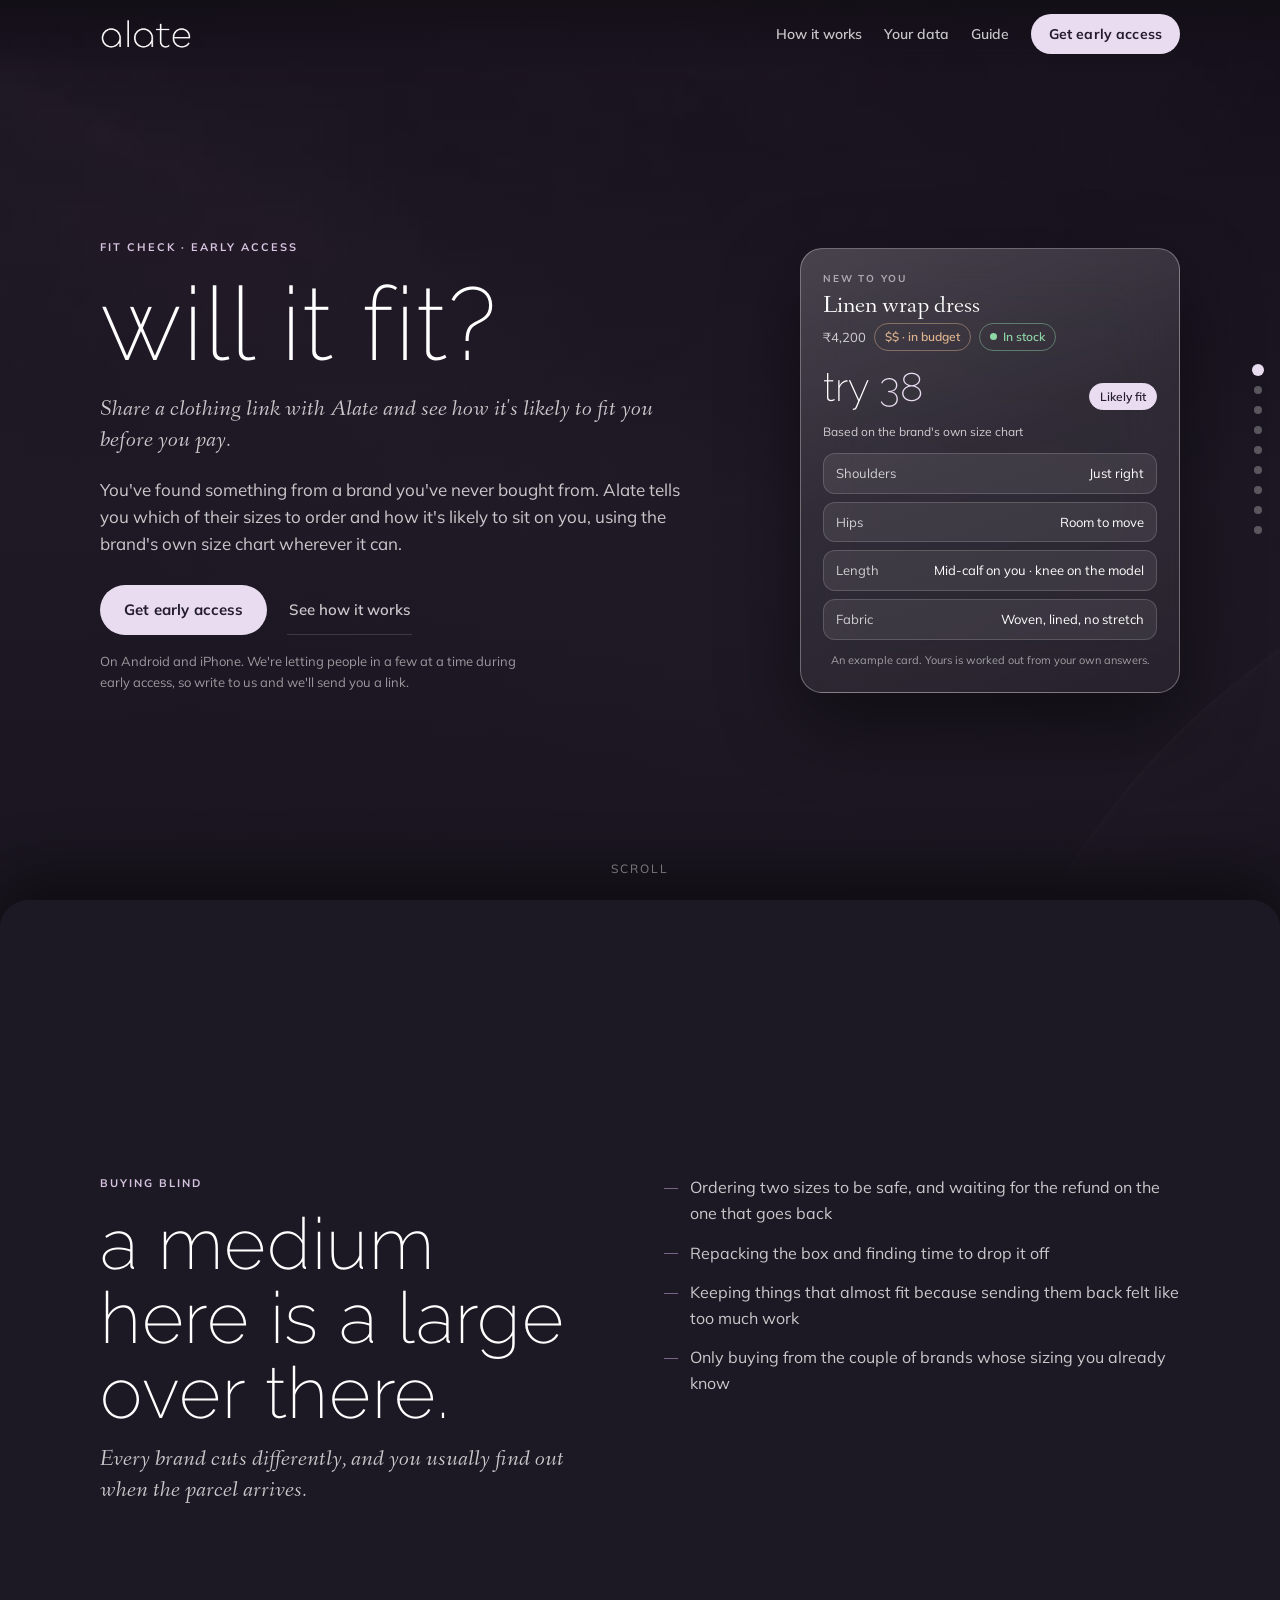
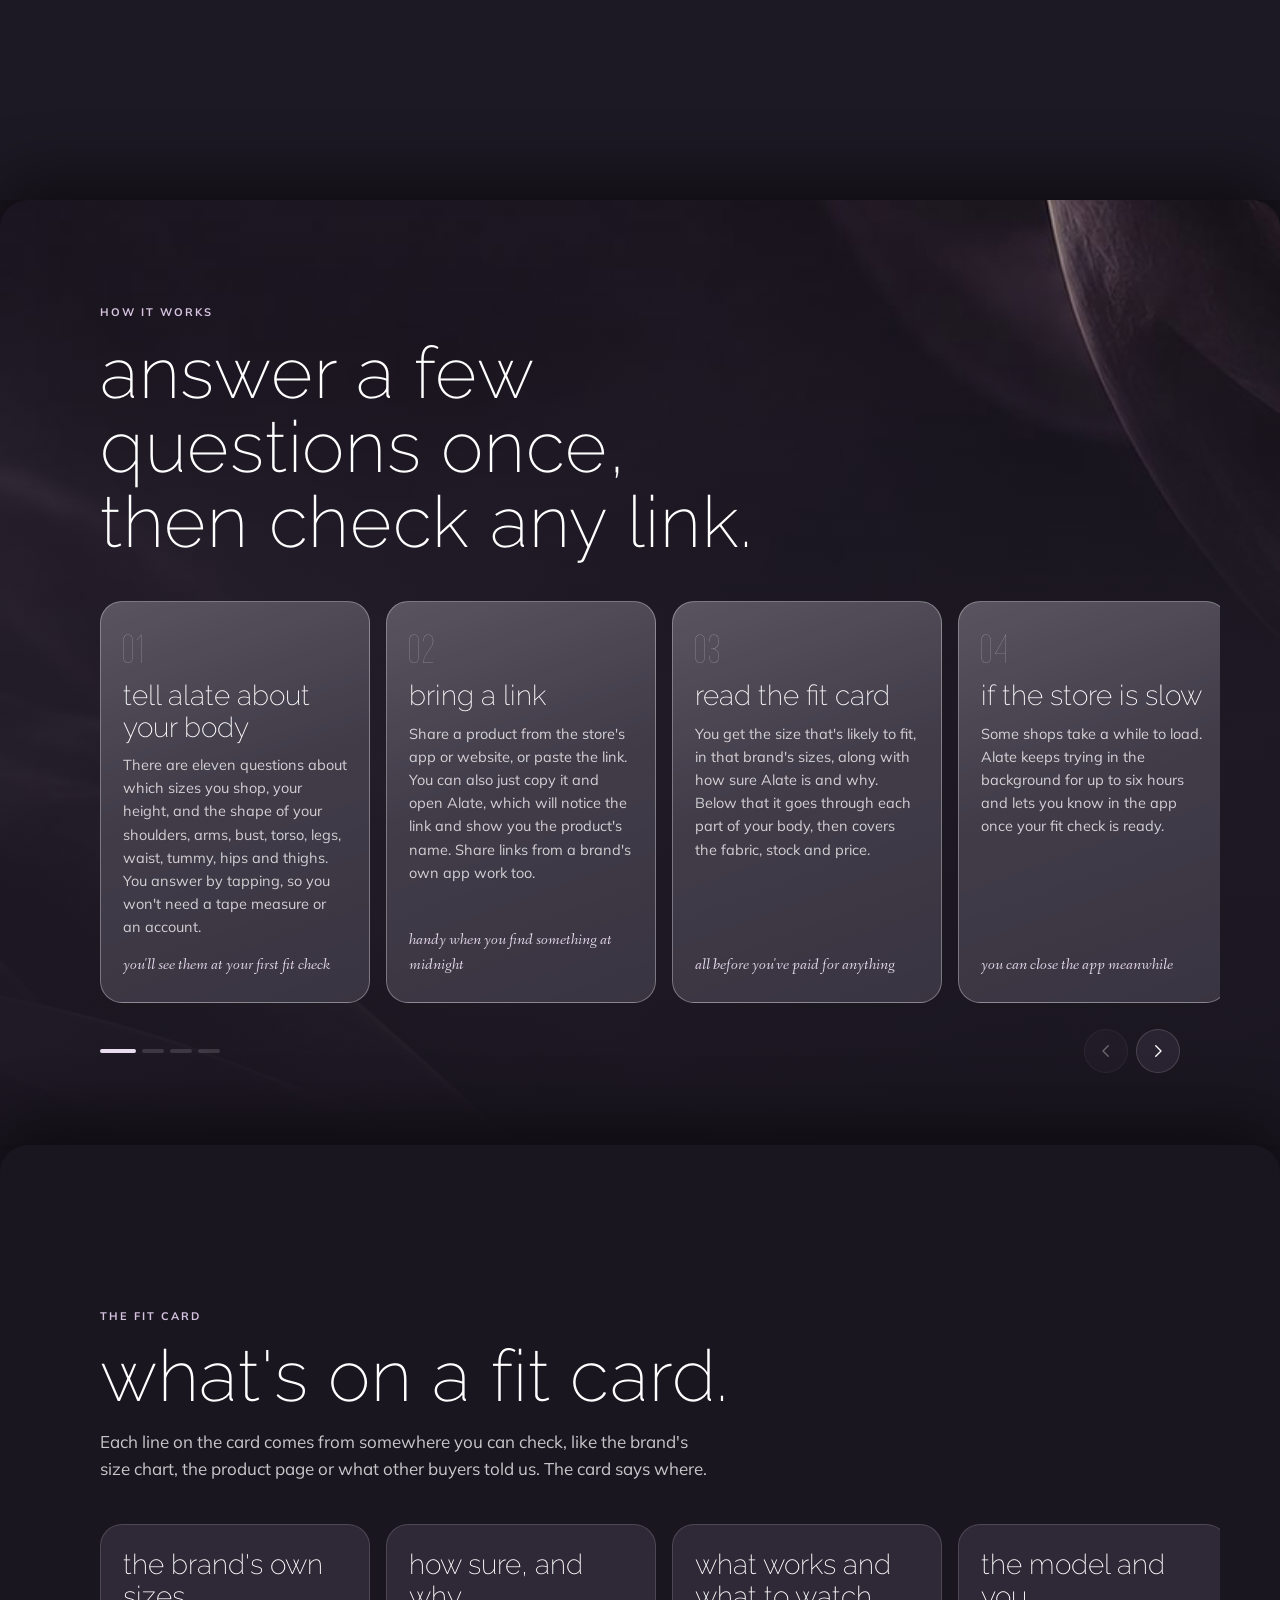
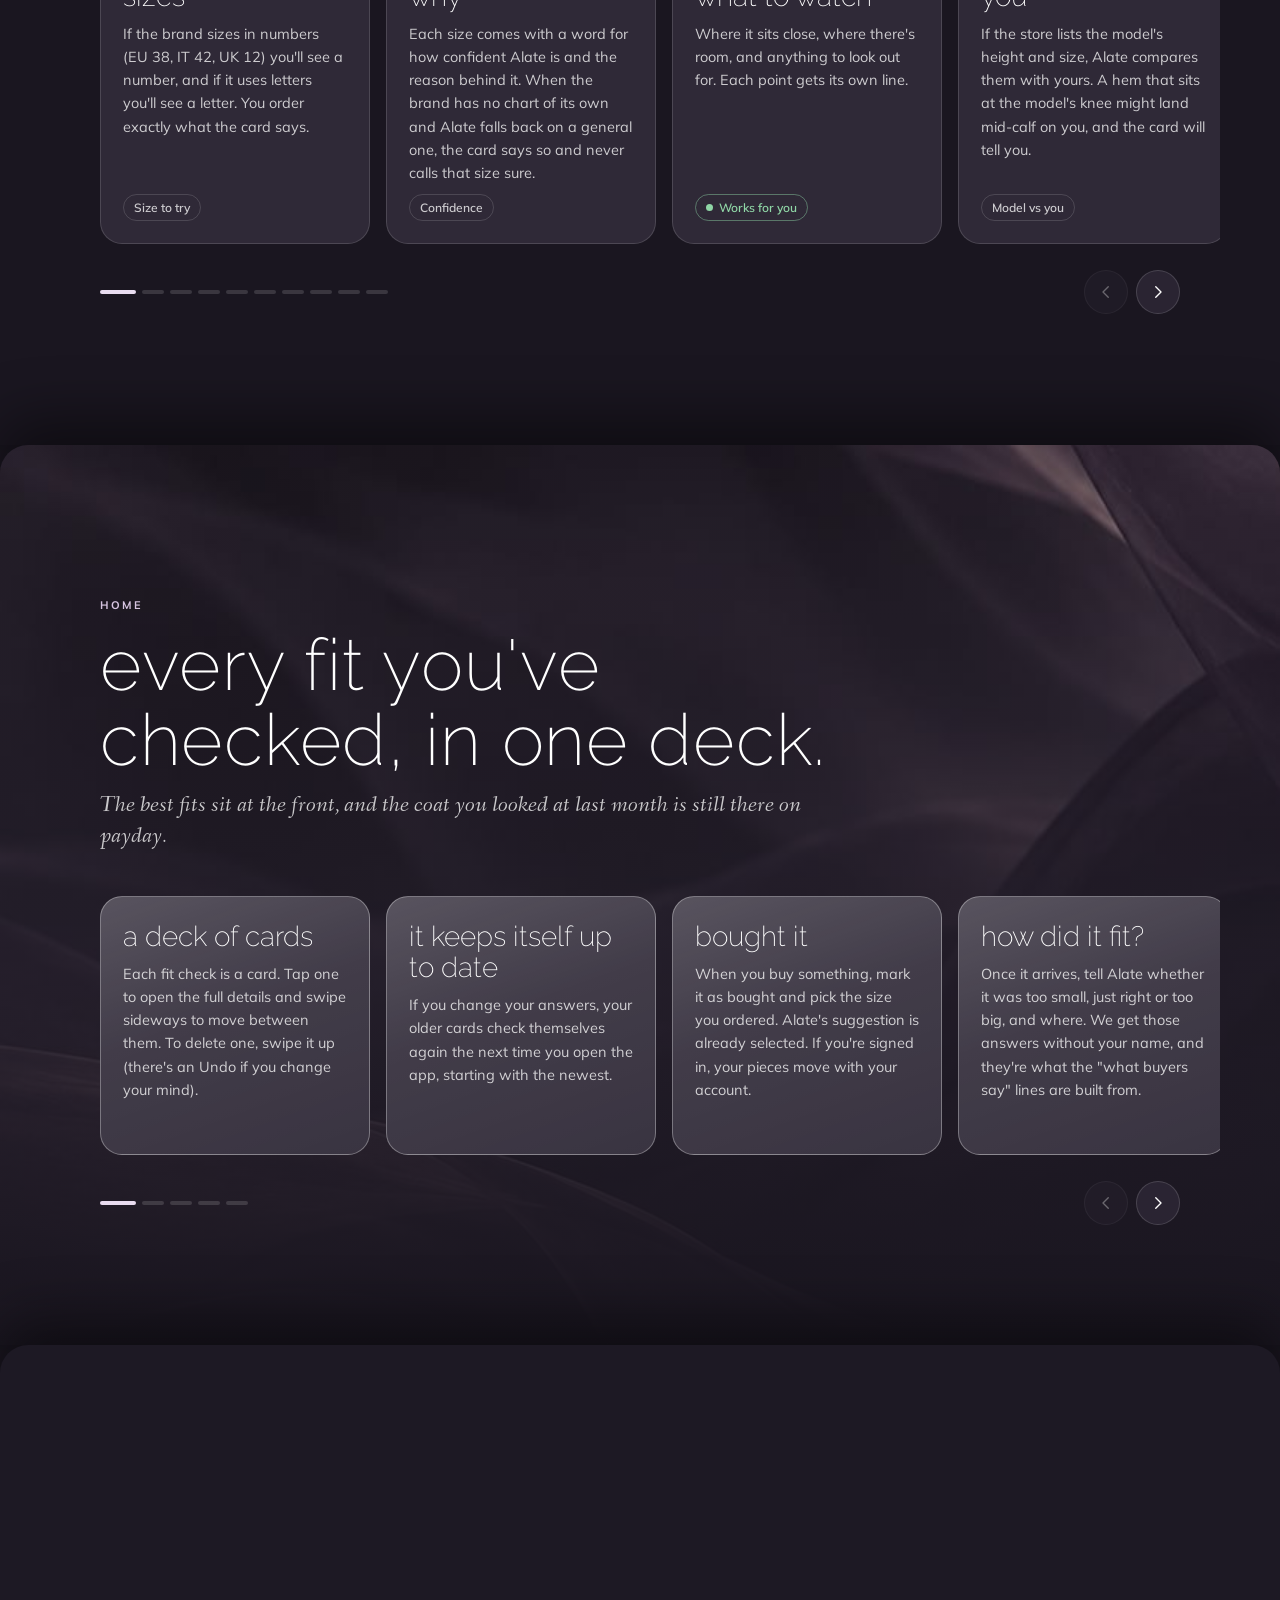
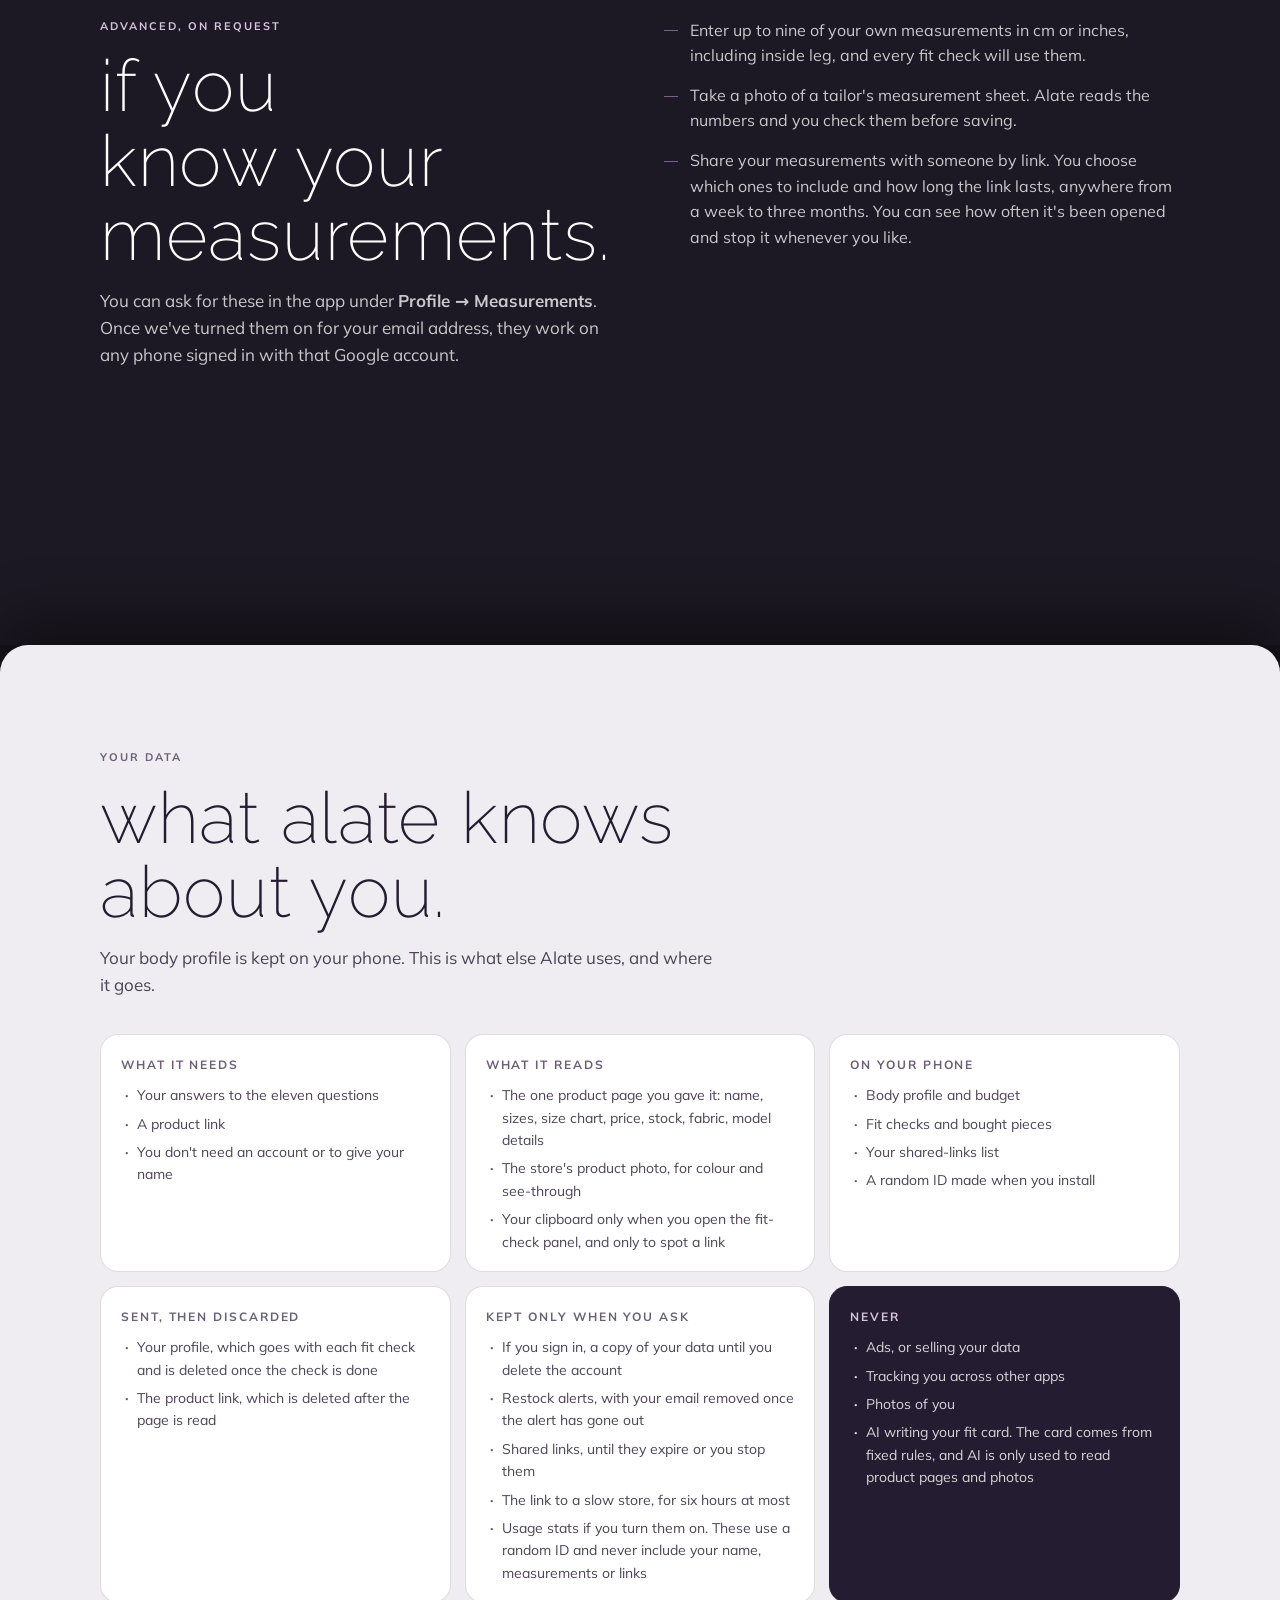
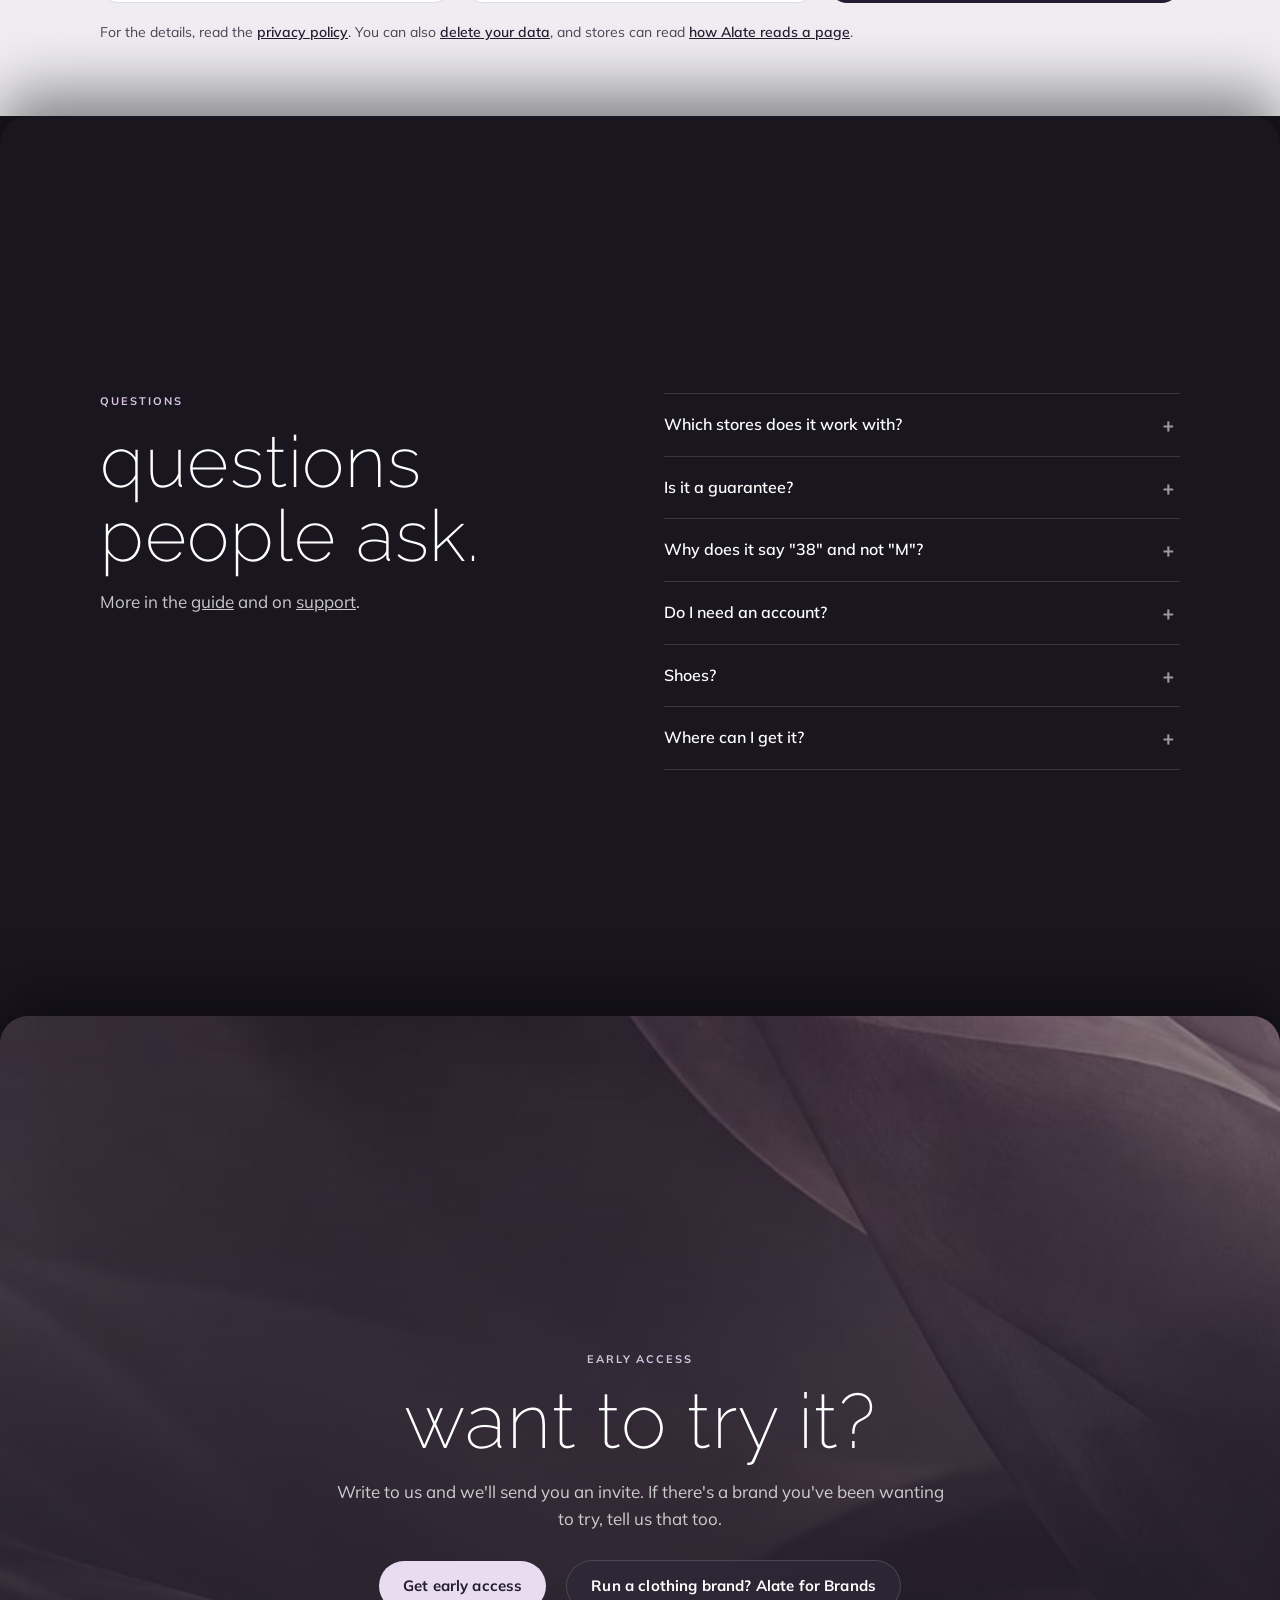
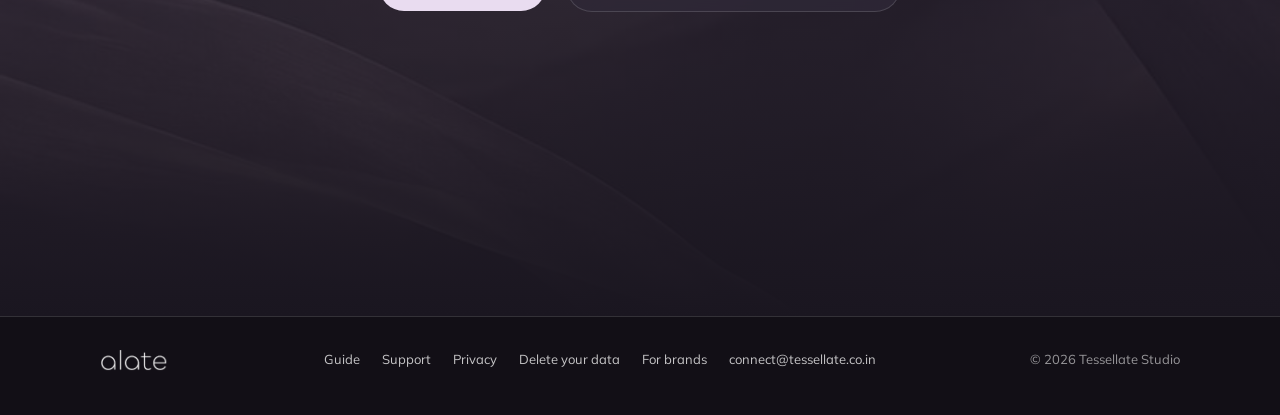
==== commit a59fee27: "Alate and Alate for Brands pages: plainer, more human wording Rewrites the copy added on 2026-10-16 " ====
--- a/alate/index.html
+++ b/alate/index.html
@@ -3,12 +3,12 @@
 <head>
 <meta charset="UTF-8">
 <meta name="viewport" content="width=device-width, initial-scale=1.0">
-<title>Alate — Will it fit?</title>
+<title>Alate: will it fit?</title>
 <meta name="robots" content="noindex, nofollow">
-<meta name="description" content="Paste or share a clothing link and Alate shows the size likely to fit you — in that brand's own sizes — and where it will sit on your body, before you pay.">
+<meta name="description" content="Share or paste a link to a piece of clothing and Alate tells you which size is likely to fit, in that brand's own sizes, and where it will sit on your body. Before you pay.">
 <meta name="theme-color" content="#1a1620">
-<meta property="og:title" content="Alate — Will it fit?">
-<meta property="og:description" content="Paste or share a clothing link — see how it's likely to fit your body before you buy.">
+<meta property="og:title" content="Alate: will it fit?">
+<meta property="og:description" content="Share a clothing link with Alate and see how it's likely to fit you before you buy.">
 <meta property="og:type" content="website">
 <meta property="og:url" content="https://tessellate.co.in/alate/">
 <meta property="og:image" content="https://tessellate.co.in/alate/assets/icon.png">
@@ -43,31 +43,31 @@
       <div>
         <p class="overline">Fit check · early access</p>
         <h1 class="display">will it fit?</h1>
-        <p class="italic-line">Paste or share a clothing link — see how it's likely to fit your body before you pay.</p>
-        <p class="lede">That piece from a brand you've never worn: will it fit you, or only the model? Alate answers in the brand's own sizes, and tells you where it will sit on you.</p>
+        <p class="italic-line">Share a clothing link with Alate and see how it's likely to fit you before you pay.</p>
+        <p class="lede">You've found something from a brand you've never bought from. Alate tells you which of their sizes to order and how it's likely to sit on you, using the brand's own size chart wherever it can.</p>
         <div class="cta-row">
           <button class="pill" type="button" data-contact>Get early access</button>
           <a class="ghost" href="#how">See how it works</a>
         </div>
-        <p class="note">Android and iPhone. Alate is in early access while we invite shoppers in small groups. Write to us and we'll send you a link.</p>
+        <p class="note">On Android and iPhone. We're letting people in a few at a time during early access, so write to us and we'll send you a link.</p>
       </div>
 
       <div class="fitcard glass" aria-hidden="true">
-        <p class="brand">A brand you've never worn</p>
+        <p class="brand">New to you</p>
         <p class="name">Linen wrap dress</p>
         <p class="meta">₹4,200 <span class="chip budget">$$ · in budget</span> <span class="chip great"><span class="dotmark"></span>In stock</span></p>
         <div class="verdict">
           <span class="size">try <b>38</b></span>
           <span class="chip lit">Likely fit</span>
         </div>
-        <p class="why">From the brand's own size chart · their sizes, not a translation</p>
+        <p class="why">Based on the brand's own size chart</p>
         <div class="rows">
           <div class="row"><span>Shoulders</span><span>Just right</span></div>
           <div class="row"><span>Hips</span><span>Room to move</span></div>
           <div class="row"><span>Length</span><span>Mid-calf on you · knee on the model</span></div>
           <div class="row"><span>Fabric</span><span>Woven, lined, no stretch</span></div>
         </div>
-        <p class="caption">Illustration. Real cards are built on your answers.</p>
+        <p class="caption">An example card. Yours is worked out from your own answers.</p>
       </div>
     </div>
     <a class="scroll-cue" href="#guess">Scroll</a>
@@ -78,14 +78,14 @@
     <div class="wrap split">
       <div class="panel-head">
         <p class="overline">Buying blind</p>
-        <h2 class="display">the label was never the problem.</h2>
-        <p class="italic-line">A medium in one brand is a large in the next. The guessing is what costs you.</p>
+        <h2 class="display">a medium here is a large over there.</h2>
+        <p class="italic-line">Every brand cuts differently, and you usually find out when the parcel arrives.</p>
       </div>
       <ul class="dash">
-        <li>Ordering two sizes because you can't tell — and paying for both until one goes back</li>
-        <li>The repacking, the drop-off, the refund that takes its time</li>
-        <li>A wardrobe of almost-fits you kept because returning felt like work</li>
-        <li>Sticking to the same two brands because at least you know their sizing</li>
+        <li>Ordering two sizes to be safe, and waiting for the refund on the one that goes back</li>
+        <li>Repacking the box and finding time to drop it off</li>
+        <li>Keeping things that almost fit because sending them back felt like too much work</li>
+        <li>Only buying from the couple of brands whose sizing you already know</li>
       </ul>
     </div>
   </section>
@@ -95,33 +95,33 @@
     <div class="wrap">
       <div class="panel-head">
         <p class="overline">How it works</p>
-        <h2 class="display">set up once. then every link is a fit check.</h2>
+        <h2 class="display">answer a few questions once, then check any link.</h2>
       </div>
       <div class="rail-wrap">
         <div class="rail" role="region" aria-label="steps" tabindex="0">
           <article class="card lit">
             <span class="idx">01</span>
             <h3>tell alate about your body</h3>
-            <p>Eleven quick questions — which sizes you shop, height, shoulders, arms, bust, torso, legs, waist, tummy, hips and thighs — answered by tapping. No tape measure, no photos of you, no account.</p>
-            <p class="sample">asked once, at your first fit check</p>
+            <p>There are eleven questions about which sizes you shop, your height, and the shape of your shoulders, arms, bust, torso, legs, waist, tummy, hips and thighs. You answer by tapping, so you won't need a tape measure or an account.</p>
+            <p class="sample">you'll see them at your first fit check</p>
           </article>
           <article class="card lit">
             <span class="idx">02</span>
             <h3>bring a link</h3>
-            <p>Share a product straight from the store's app or website, paste it, or just copy it and open Alate — it spots the link and shows the product's name. Links from a brand's own app are followed to the product page.</p>
-            <p class="sample">found it at midnight? copy, open, done</p>
+            <p>Share a product from the store's app or website, or paste the link. You can also just copy it and open Alate, which will notice the link and show you the product's name. Share links from a brand's own app work too.</p>
+            <p class="sample">handy when you find something at midnight</p>
           </article>
           <article class="card lit">
             <span class="idx">03</span>
             <h3>read the fit card</h3>
-            <p>The size likely to fit you, in that brand's sizes; how sure Alate is and why; where it sits on you, area by area; what the fabric will do; whether your size is in stock; and whether it's in your budget.</p>
-            <p class="sample">before you've spent anything</p>
+            <p>You get the size that's likely to fit, in that brand's sizes, along with how sure Alate is and why. Below that it goes through each part of your body, then covers the fabric, stock and price.</p>
+            <p class="sample">all before you've paid for anything</p>
           </article>
           <article class="card lit">
             <span class="idx">04</span>
-            <h3>slow store? keep going</h3>
-            <p>Some shops take a while to read. Alate keeps trying in the background for up to six hours and tells you in the app when your fit check is ready.</p>
-            <p class="sample">no refresh ritual</p>
+            <h3>if the store is slow</h3>
+            <p>Some shops take a while to load. Alate keeps trying in the background for up to six hours and lets you know in the app once your fit check is ready.</p>
+            <p class="sample">you can close the app meanwhile</p>
           </article>
         </div>
       </div>
@@ -133,59 +133,59 @@
     <div class="wrap">
       <div class="panel-head">
         <p class="overline">The fit card</p>
-        <h2 class="display">one card, built on your body — not the model's.</h2>
-        <p class="lede">Every line on the card comes from something real — the brand's chart, the product page, the fabric, or what other buyers said — and the card tells you which.</p>
+        <h2 class="display">what's on a fit card.</h2>
+        <p class="lede">Each line on the card comes from somewhere you can check, like the brand's size chart, the product page or what other buyers told us. The card says where.</p>
       </div>
       <div class="rail-wrap">
         <div class="rail" role="region" aria-label="fit card features" tabindex="0">
           <article class="card">
             <h3>the brand's own sizes</h3>
-            <p>Numbers when the brand uses numbers — EU 38, IT 42, UK 12 — letters when it uses letters. No translating a chart in your head.</p>
+            <p>If the brand sizes in numbers (EU 38, IT 42, UK 12) you'll see a number, and if it uses letters you'll see a letter. You order exactly what the card says.</p>
             <span class="chip tag">Size to try</span>
           </article>
           <article class="card">
             <h3>how sure, and why</h3>
-            <p>A confidence word with its reason: the brand's own chart, a garment measurement, or a general standard chart. A size from a standard chart is never marked as sure.</p>
+            <p>Each size comes with a word for how confident Alate is and the reason behind it. When the brand has no chart of its own and Alate falls back on a general one, the card says so and never calls that size sure.</p>
             <span class="chip tag">Confidence</span>
           </article>
           <article class="card">
-            <h3>works for you, and watch-outs</h3>
-            <p>Where it sits close, where it has room, and what to look out for — one idea per line, area by area.</p>
+            <h3>what works and what to watch</h3>
+            <p>Where it sits close, where there's room, and anything to look out for. Each point gets its own line.</p>
             <span class="chip great tag"><span class="dotmark"></span>Works for you</span>
           </article>
           <article class="card">
-            <h3>the model, and you</h3>
-            <p>When the store lists the model's height and size, Alate compares them with yours — so you know the hem that hits the model's knee lands mid-calf on you.</p>
+            <h3>the model and you</h3>
+            <p>If the store lists the model's height and size, Alate compares them with yours. A hem that sits at the model's knee might land mid-calf on you, and the card will tell you.</p>
             <span class="chip tag">Model vs you</span>
           </article>
           <article class="card">
             <h3>what the fabric will do</h3>
-            <p>Lined or not, knit or woven, bias cut, how much it stretches and springs back, how it drapes — read from the product page.</p>
+            <p>Alate reads the product page to find out whether it's lined, knitted or woven, cut on the bias, and how much it stretches and drapes.</p>
             <span class="chip tag">Fabric build</span>
           </article>
           <article class="card">
             <h3>see-through?</h3>
-            <p>A line on how sheer it's likely to be, from what buyers told us and a read of the store's own product photo.</p>
+            <p>How sheer it's likely to be, based on what buyers told us and a look at the store's product photo.</p>
             <span class="chip concern tag"><span class="dotmark"></span>Sheer check</span>
           </article>
           <article class="card">
             <h3>what buyers say</h3>
-            <p>"7 of 8 buyers say the sleeves run long." Shown only when at least five people answered and most of them agree.</p>
+            <p>Lines like "7 of 8 buyers say the sleeves run long". We only show these once at least five people have answered and most of them agree.</p>
             <span class="chip tag">Length &amp; sleeves</span>
           </article>
           <article class="card">
             <h3>in stock, or tell me</h3>
-            <p>See which sizes are in stock. Sold out? Tap Notify and Alate tells you in the app — and by email if you're signed in — when yours is back. Brands that won't restock a piece can switch this off.</p>
+            <p>You can see which sizes are in stock. If yours has sold out, tap Notify and Alate will tell you in the app when it's back (and by email too if you're signed in). Brands can turn this off for pieces they won't restock.</p>
             <span class="chip great tag"><span class="dotmark"></span>Notify me</span>
           </article>
           <article class="card">
             <h3>honest about budget</h3>
-            <p>Set a budget once and every card carries a $ / $$ / $$$ chip, converted to your currency, so you know before you fall for it.</p>
+            <p>Set a budget once and each card shows a $, $$ or $$$ chip, converted to your currency, so you know where a piece sits before you get attached.</p>
             <span class="chip budget tag">$$</span>
           </article>
           <article class="card">
             <h3>not made in your size</h3>
-            <p>If the brand doesn't make your size, the card says so plainly. One tap tells the brand someone wanted it bigger or smaller — with no name attached.</p>
+            <p>If the brand doesn't make your size, the card says so. You can tap to let the brand know someone wanted it bigger or smaller. Your name isn't sent.</p>
             <span class="chip outside tag">Outside the range</span>
           </article>
         </div>
@@ -199,29 +199,29 @@
       <div class="panel-head">
         <p class="overline">Home</p>
         <h2 class="display">every fit you've checked, in one deck.</h2>
-        <p class="italic-line">The good fits up front. That coat from last month is still there when payday comes.</p>
+        <p class="italic-line">The best fits sit at the front, and the coat you looked at last month is still there on payday.</p>
       </div>
       <div class="rail-wrap">
         <div class="rail" role="region" aria-label="home features" tabindex="0">
           <article class="card lit">
-            <h3>a deck, not a list</h3>
-            <p>Each fit check is a card. Tap one and it opens into the full analysis; swipe between them; swipe a card up to delete it, with Undo.</p>
-          </article>
-          <article class="card lit">
-            <h3>it keeps itself fresh</h3>
-            <p>Change your answers and older cards re-check themselves the next time you open the app, newest first.</p>
+            <h3>a deck of cards</h3>
+            <p>Each fit check is a card. Tap one to open the full details and swipe sideways to move between them. To delete one, swipe it up (there's an Undo if you change your mind).</p>
+          </article>
+          <article class="card lit">
+            <h3>it keeps itself up to date</h3>
+            <p>If you change your answers, your older cards check themselves again the next time you open the app, starting with the newest.</p>
           </article>
           <article class="card lit">
             <h3>bought it</h3>
-            <p>Mark a piece bought and pick the size you ordered — our pick comes pre-selected. Your pieces follow your account if you sign in.</p>
+            <p>When you buy something, mark it as bought and pick the size you ordered. Alate's suggestion is already selected. If you're signed in, your pieces move with your account.</p>
           </article>
           <article class="card lit">
             <h3>how did it fit?</h3>
-            <p>When it's arrived, say how it fits — too small, just right, too big, and where. Those answers, with no name on them, are what make the "what buyers say" lines possible.</p>
+            <p>Once it arrives, tell Alate whether it was too small, just right or too big, and where. We get those answers without your name, and they're what the "what buyers say" lines are built from.</p>
           </article>
           <article class="card lit">
             <h3>sign in only if you want to</h3>
-            <p>Optional Google sign-in syncs your profile, budget, last 50 fit checks and bought pieces to your other phones. Without it, everything stays on this one.</p>
+            <p>You can sign in with Google if you want your profile, budget, last 50 fit checks and bought pieces on your other phones. If you don't, everything stays on this one.</p>
           </article>
         </div>
       </div>
@@ -232,14 +232,14 @@
   <section class="panel tray" id="advanced" data-title="Advanced, on request">
     <div class="wrap split">
       <div class="panel-head">
-        <p class="overline">Advanced — on request</p>
-        <h2 class="display">exact numbers, when you have them.</h2>
-        <p class="lede">For people who know their measurements. Ask in the app — <strong>Account → Advanced features</strong> — and once we've switched it on for your email, it works on every phone signed in with that Google account.</p>
+        <p class="overline">Advanced, on request</p>
+        <h2 class="display">if you know your measurements.</h2>
+        <p class="lede">You can ask for these in the app under <strong>Profile → Measurements</strong>. Once we've turned them on for your email address, they work on any phone signed in with that Google account.</p>
       </div>
       <ul class="dash">
-        <li><strong>Your own numbers.</strong> Up to nine measurements in cm or inches, inside leg included — every fit check then uses them.</li>
-        <li><strong>Read a tailor's sheet.</strong> Photograph a measurement sheet, crop it, check what Alate read, then save.</li>
-        <li><strong>Share by a link you can stop.</strong> Pick which measurements and how long — a week up to three months. See how many times it was opened, and stop it any time from Shared links.</li>
+        <li>Enter up to nine of your own measurements in cm or inches, including inside leg, and every fit check will use them.</li>
+        <li>Take a photo of a tailor's measurement sheet. Alate reads the numbers and you check them before saving.</li>
+        <li>Share your measurements with someone by link. You choose which ones to include and how long the link lasts, anywhere from a week to three months. You can see how often it's been opened and stop it whenever you like.</li>
       </ul>
     </div>
   </section>
@@ -249,16 +249,16 @@
     <div class="wrap">
       <div class="panel-head">
         <p class="overline">Your data</p>
-        <h2 class="display">what alate needs, reads and keeps.</h2>
-        <p class="lede">Your body profile lives on your phone. Here's everything else, in plain words.</p>
+        <h2 class="display">what alate knows about you.</h2>
+        <p class="lede">Your body profile is kept on your phone. This is what else Alate uses, and where it goes.</p>
       </div>
       <div class="ledger">
         <div class="cell">
           <h3>What it needs</h3>
           <ul>
-            <li>Your eleven tapped answers</li>
+            <li>Your answers to the eleven questions</li>
             <li>A product link</li>
-            <li>That's it — no account, no name, no photos of you</li>
+            <li>You don't need an account or to give your name</li>
           </ul>
         </div>
         <div class="cell">
@@ -281,31 +281,31 @@
         <div class="cell">
           <h3>Sent, then discarded</h3>
           <ul>
-            <li>Your profile, with each fit check — used for that check, then thrown away</li>
-            <li>The product link — read, then thrown away</li>
+            <li>Your profile, which goes with each fit check and is deleted once the check is done</li>
+            <li>The product link, which is deleted after the page is read</li>
           </ul>
         </div>
         <div class="cell">
           <h3>Kept only when you ask</h3>
           <ul>
-            <li>Your synced copy, if you sign in — until you delete the account</li>
-            <li>A restock alert — your email goes once it's sent</li>
-            <li>A shared link — until it expires or you stop it</li>
-            <li>A slow store's link — six hours at most</li>
-            <li>Usage stats, only if you switch them on — with a random ID, never your name, measurements or links</li>
+            <li>If you sign in, a copy of your data until you delete the account</li>
+            <li>Restock alerts, with your email removed once the alert has gone out</li>
+            <li>Shared links, until they expire or you stop them</li>
+            <li>The link to a slow store, for six hours at most</li>
+            <li>Usage stats if you turn them on. These use a random ID and never include your name, measurements or links</li>
           </ul>
         </div>
         <div class="cell never">
           <h3>Never</h3>
           <ul>
-            <li>No ads, and no data sold</li>
-            <li>No tracking across other apps</li>
-            <li>No photos of you</li>
-            <li>No AI writing your verdict — fit cards come from fixed rules; AI only reads product photos and pages</li>
-          </ul>
-        </div>
-      </div>
-      <p class="ledger-foot">The whole story: <a href="privacy-policy.html">privacy policy</a> · <a href="delete-account.html">delete your data</a> · <a href="brand-optout.html">for stores: how Alate reads a page</a></p>
+            <li>Ads, or selling your data</li>
+            <li>Tracking you across other apps</li>
+            <li>Photos of you</li>
+            <li>AI writing your fit card. The card comes from fixed rules, and AI is only used to read product pages and photos</li>
+          </ul>
+        </div>
+      </div>
+      <p class="ledger-foot">For the details, read the <a href="privacy-policy.html">privacy policy</a>. You can also <a href="delete-account.html">delete your data</a>, and stores can read <a href="brand-optout.html">how Alate reads a page</a>.</p>
     </div>
   </section>
 
@@ -314,33 +314,33 @@
     <div class="wrap split">
       <div class="panel-head">
         <p class="overline">Questions</p>
-        <h2 class="display">the short answers.</h2>
+        <h2 class="display">questions people ask.</h2>
         <p class="lede">More in the <a href="guide.html">guide</a> and on <a href="support.html">support</a>.</p>
       </div>
       <div class="faq">
         <details>
           <summary>Which stores does it work with?</summary>
-          <div><p>Many online clothing stores. Some can't be read yet; tap "Notify me when added" on the card and we'll tell you when one is. A few stores ask not to be read or block automated reading — for those Alate stops and sends you to the store instead.</p></div>
+          <div><p>Lots of online clothing stores, though not all of them yet. If a store isn't supported, tap "Notify me when added" on the card and we'll tell you when it is. A few stores have asked us not to read their pages or block automated reading, and for those Alate just sends you to the store.</p></div>
         </details>
         <details>
           <summary>Is it a guarantee?</summary>
-          <div><p>No — it's the size likely to fit you, with how sure Alate is and why. A card built on the brand's own chart is surer than one built on a standard chart, and the card says which it is.</p></div>
+          <div><p>No. It's the size most likely to fit you, and the card tells you how sure Alate is and why. A size worked out from the brand's own chart is more reliable than one from a general chart, and you'll see which was used.</p></div>
         </details>
         <details>
           <summary>Why does it say "38" and not "M"?</summary>
-          <div><p>Because that's how the brand sizes it. Alate answers in the brand's own sizes, so what you see is what you order.</p></div>
+          <div><p>Because that's how the brand labels its sizes. Alate uses the brand's own sizes so you can order exactly what the card says.</p></div>
         </details>
         <details>
           <summary>Do I need an account?</summary>
-          <div><p>No. Fit checks work without one. Google sign-in is optional; it syncs your profile and pieces across phones, and it's needed for Advanced features.</p></div>
+          <div><p>No, fit checks work without one. Signing in with Google lets you use your profile on more than one phone, and you'll need it for Advanced features.</p></div>
         </details>
         <details>
           <summary>Shoes?</summary>
-          <div><p>Not yet. Alate sizes clothing today.</p></div>
+          <div><p>Not yet. For now Alate only sizes clothing.</p></div>
         </details>
         <details>
           <summary>Where can I get it?</summary>
-          <div><p>Alate is in early access on Android (Google Play testing) and iPhone (TestFlight). <button class="ghost" type="button" data-contact>Write to us</button> and we'll send you an invite.</p></div>
+          <div><p>Alate is in early access on Android through Google Play testing and on iPhone through TestFlight. <button class="ghost" type="button" data-contact>Write to us</button> and we'll send you an invite.</p></div>
         </details>
       </div>
     </div>
@@ -350,8 +350,8 @@
   <section class="panel photo end" id="join" data-title="Get early access" style="background-image:url(assets/img/privacy.jpg)">
     <div class="wrap">
       <p class="overline">Early access</p>
-      <h2 class="display">stop guessing at size charts.</h2>
-      <p class="lede">Write to us and we'll send you an invite — and tell us the brand you'd most like to shop with confidence.</p>
+      <h2 class="display">want to try it?</h2>
+      <p class="lede">Write to us and we'll send you an invite. If there's a brand you've been wanting to try, tell us that too.</p>
       <div class="cta-row">
         <button class="pill" type="button" data-contact>Get early access</button>
         <a class="pill frost" href="brands/">Run a clothing brand? Alate for Brands</a>
@@ -378,8 +378,8 @@
 <dialog class="contact" id="contact" aria-labelledby="contact-title">
   <form method="dialog">
     <p class="overline">Get early access</p>
-    <h2 id="contact-title">write to us and we'll send you a link.</h2>
-    <p>Say which phone you're on, and — if you like — the brand you'd most like to shop with confidence. We reply within a couple of days.</p>
+    <h2 id="contact-title">write to us for an invite.</h2>
+    <p>Let us know which phone you use, and the brand you'd most like to shop if you have one in mind. We usually reply within a couple of days.</p>
     <div class="addr">
       <code data-address>connect@tessellate.co.in</code>
       <button class="pill" type="button" data-copy>Copy address</button>
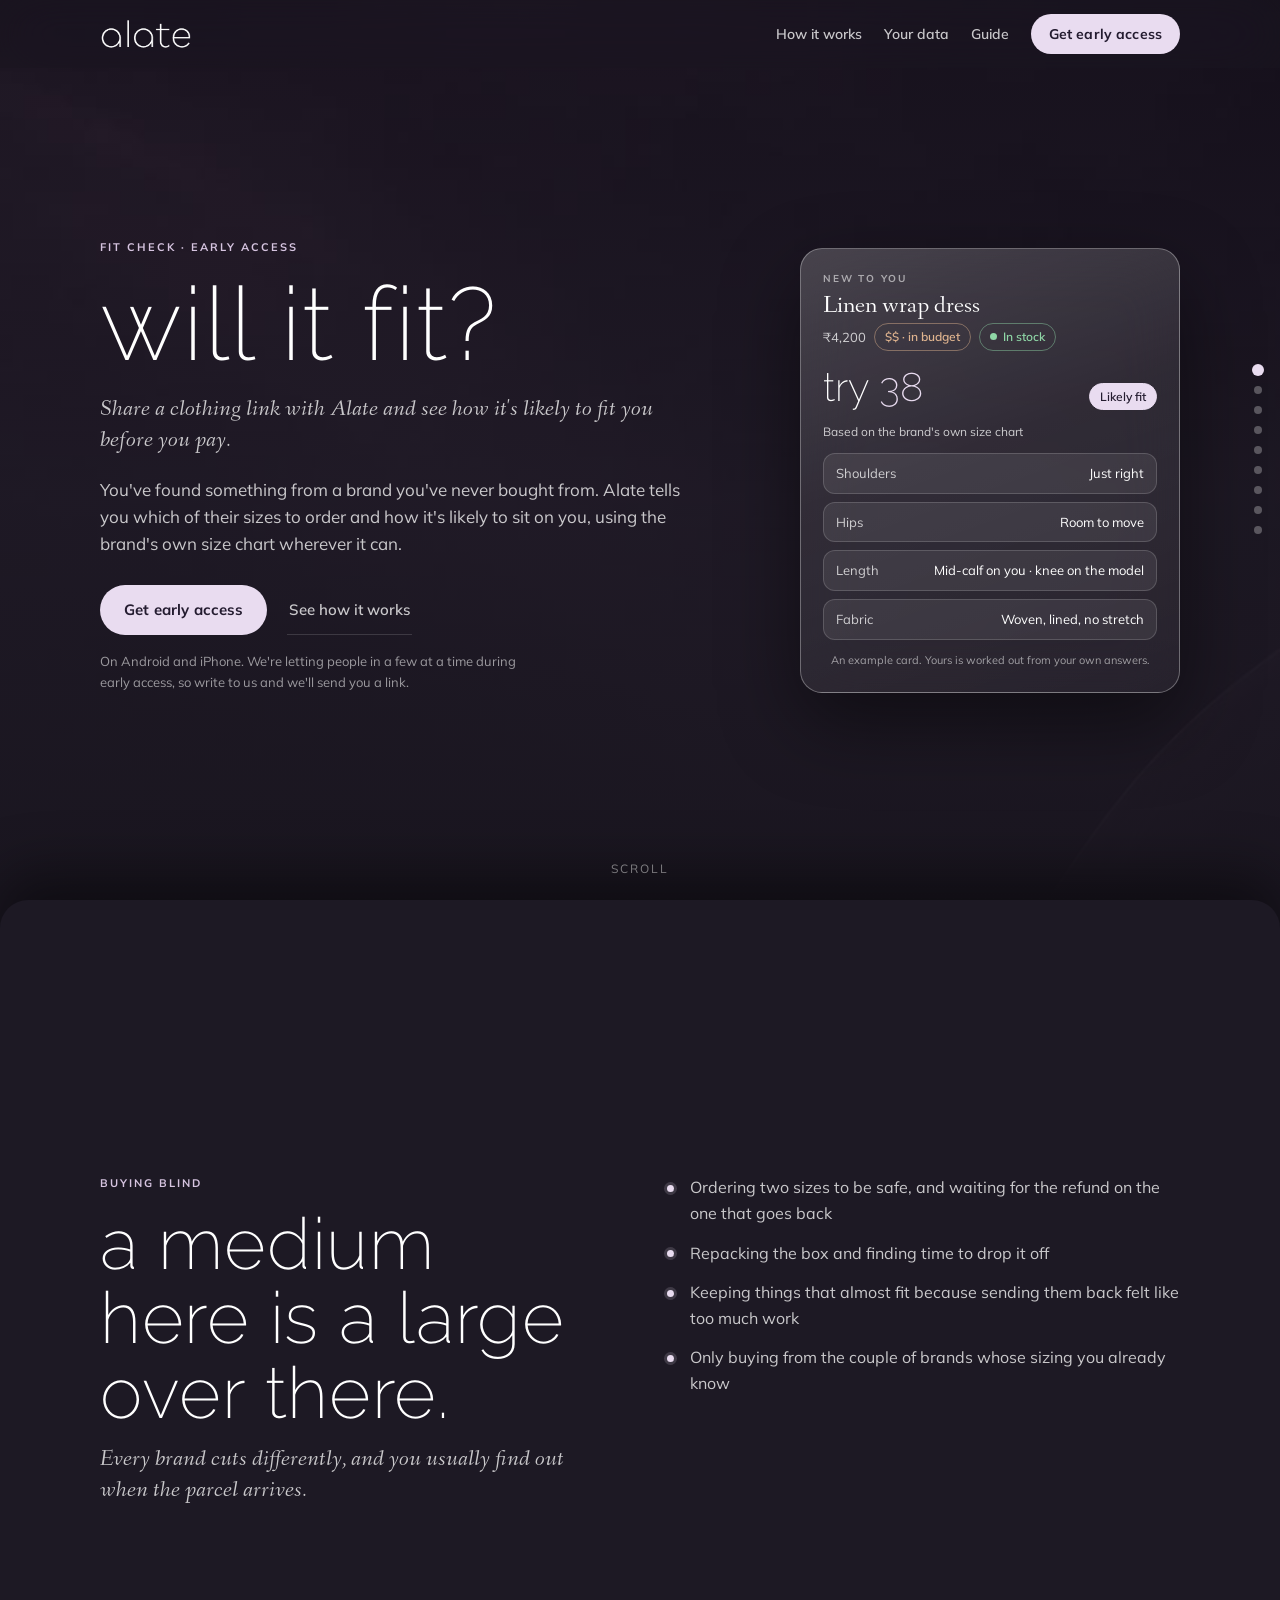
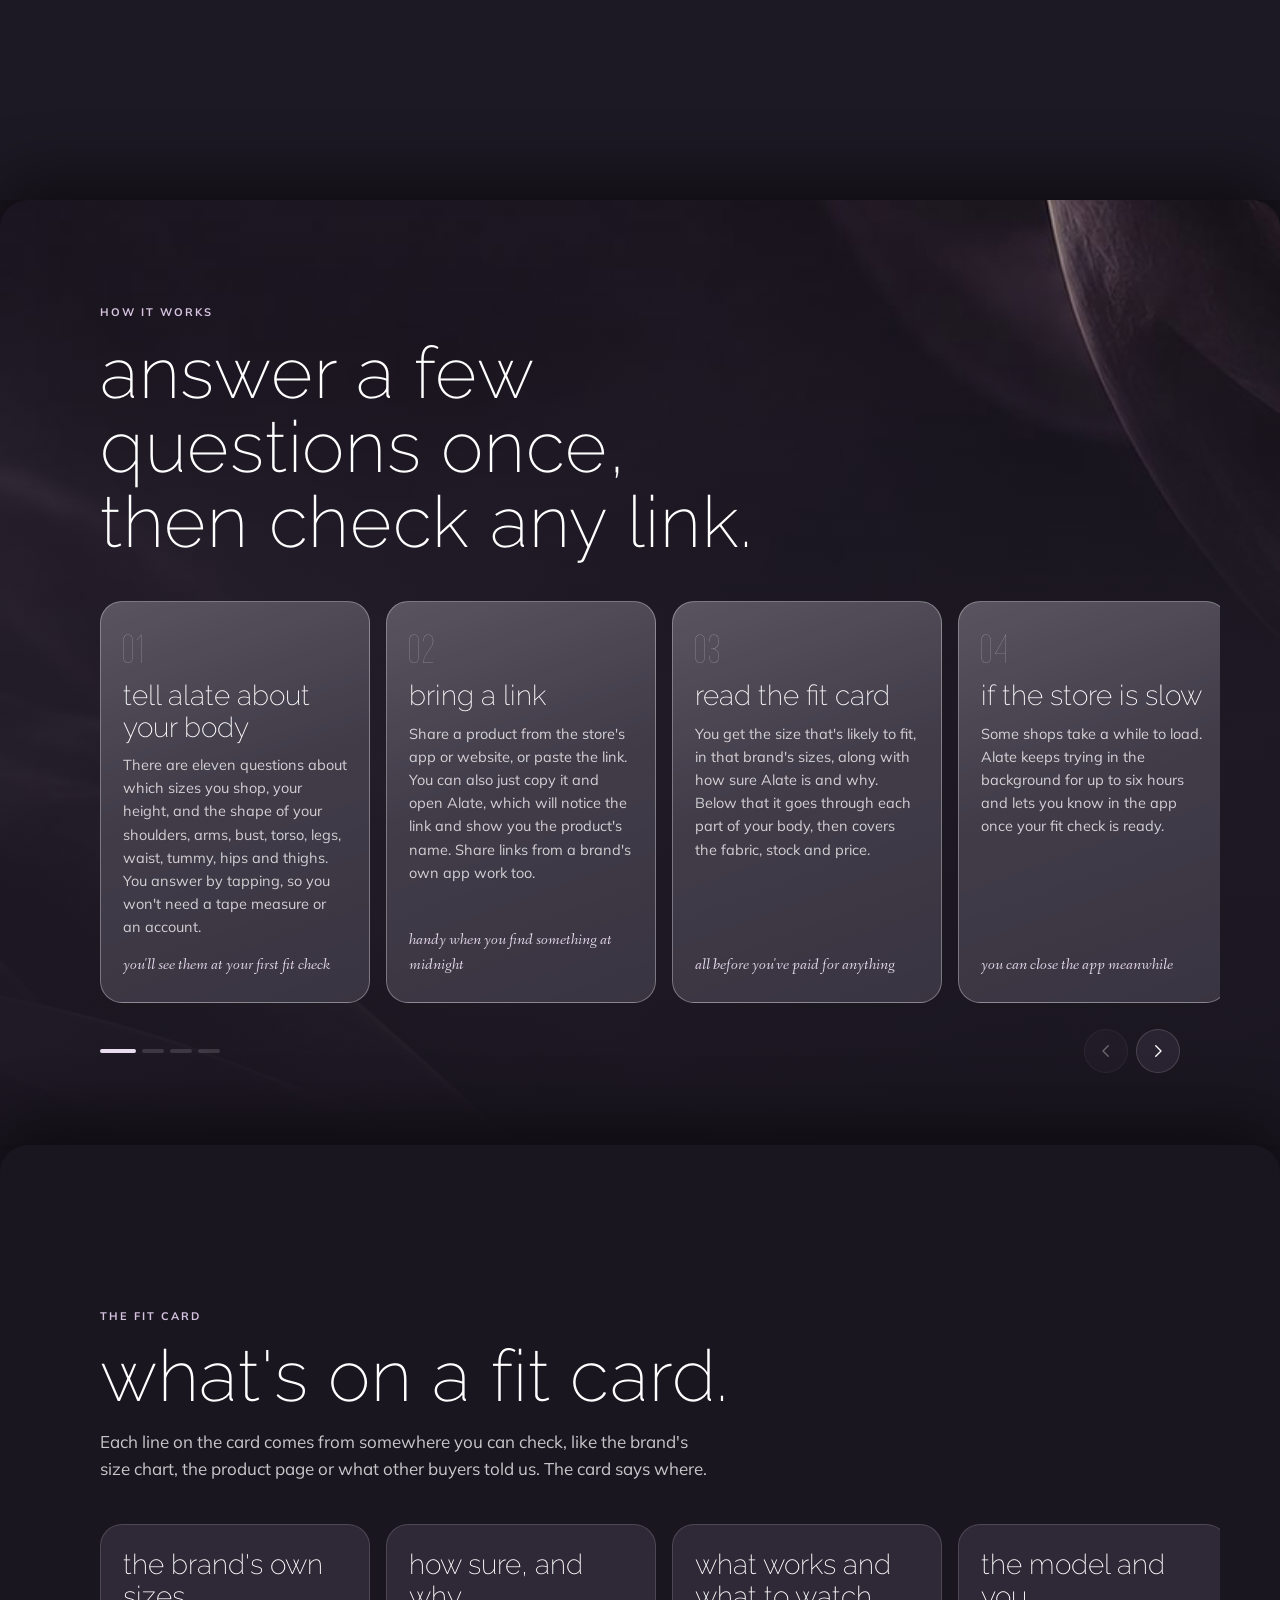
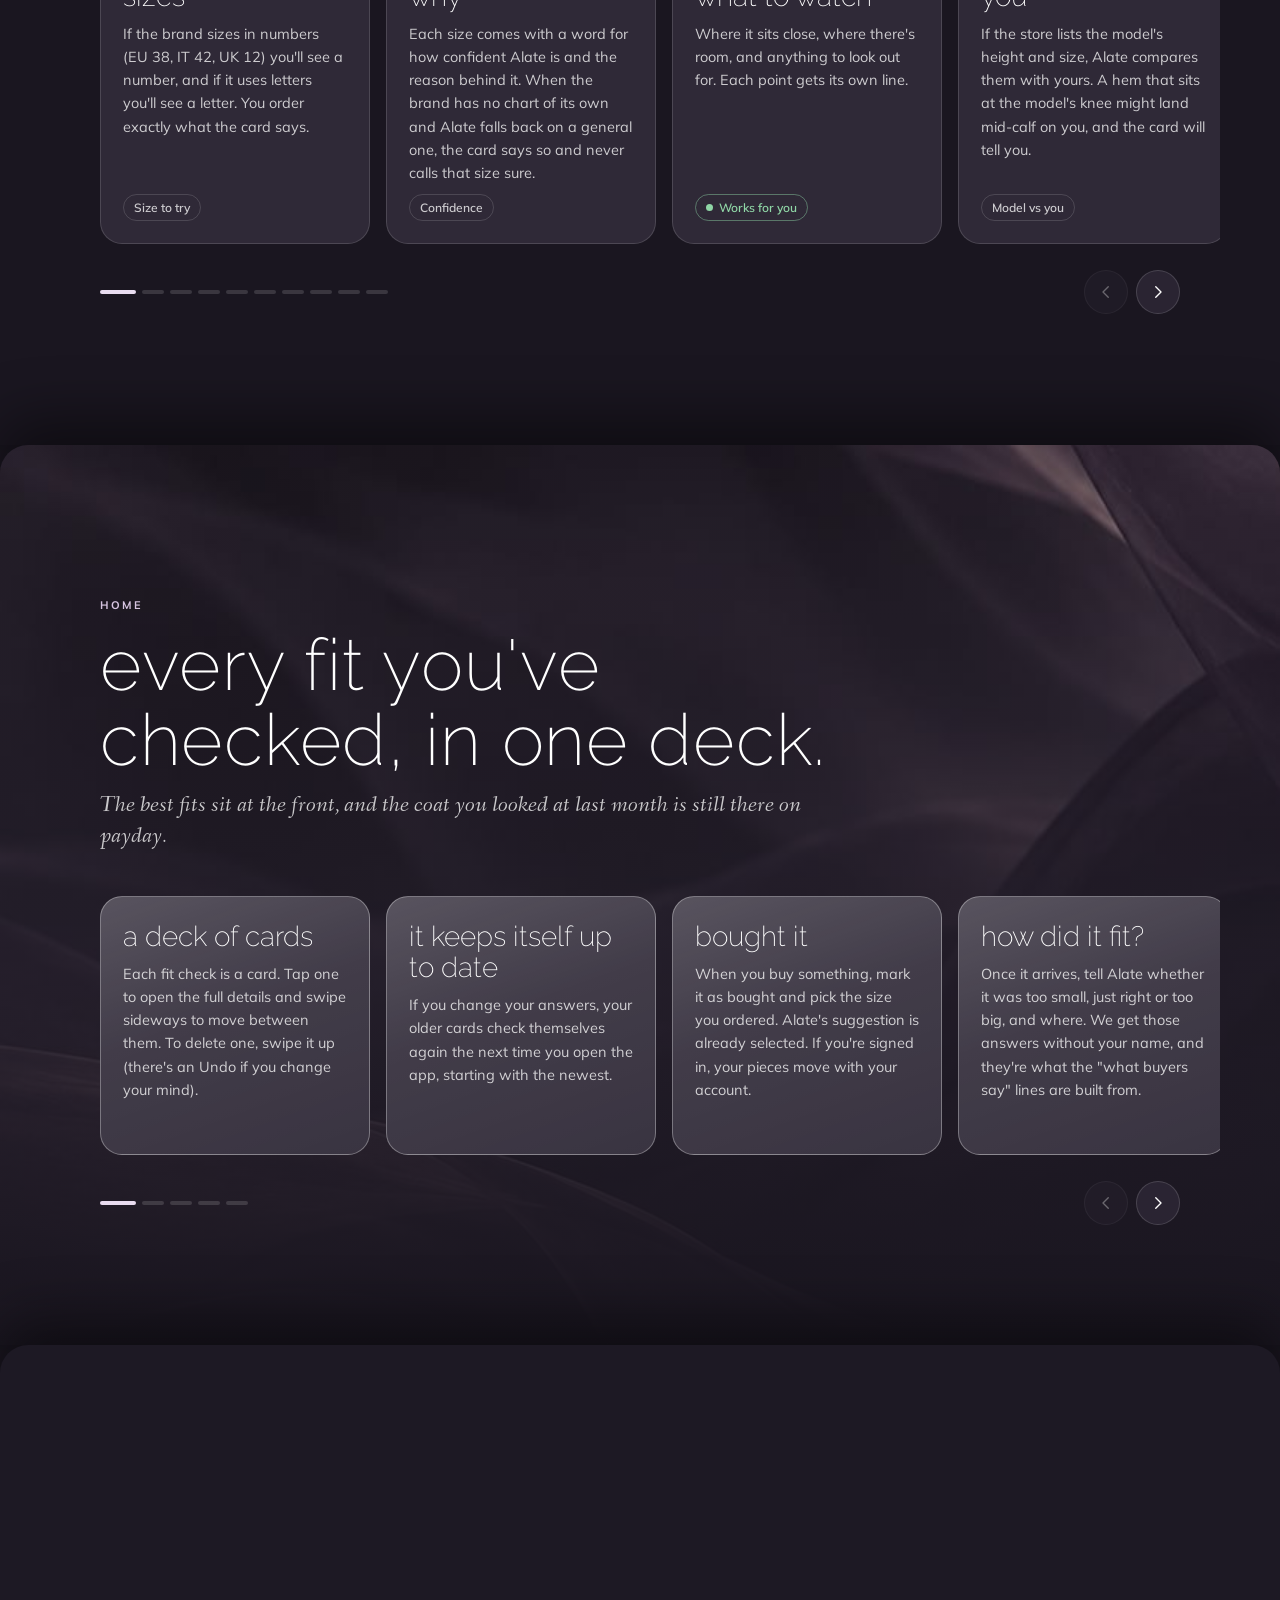
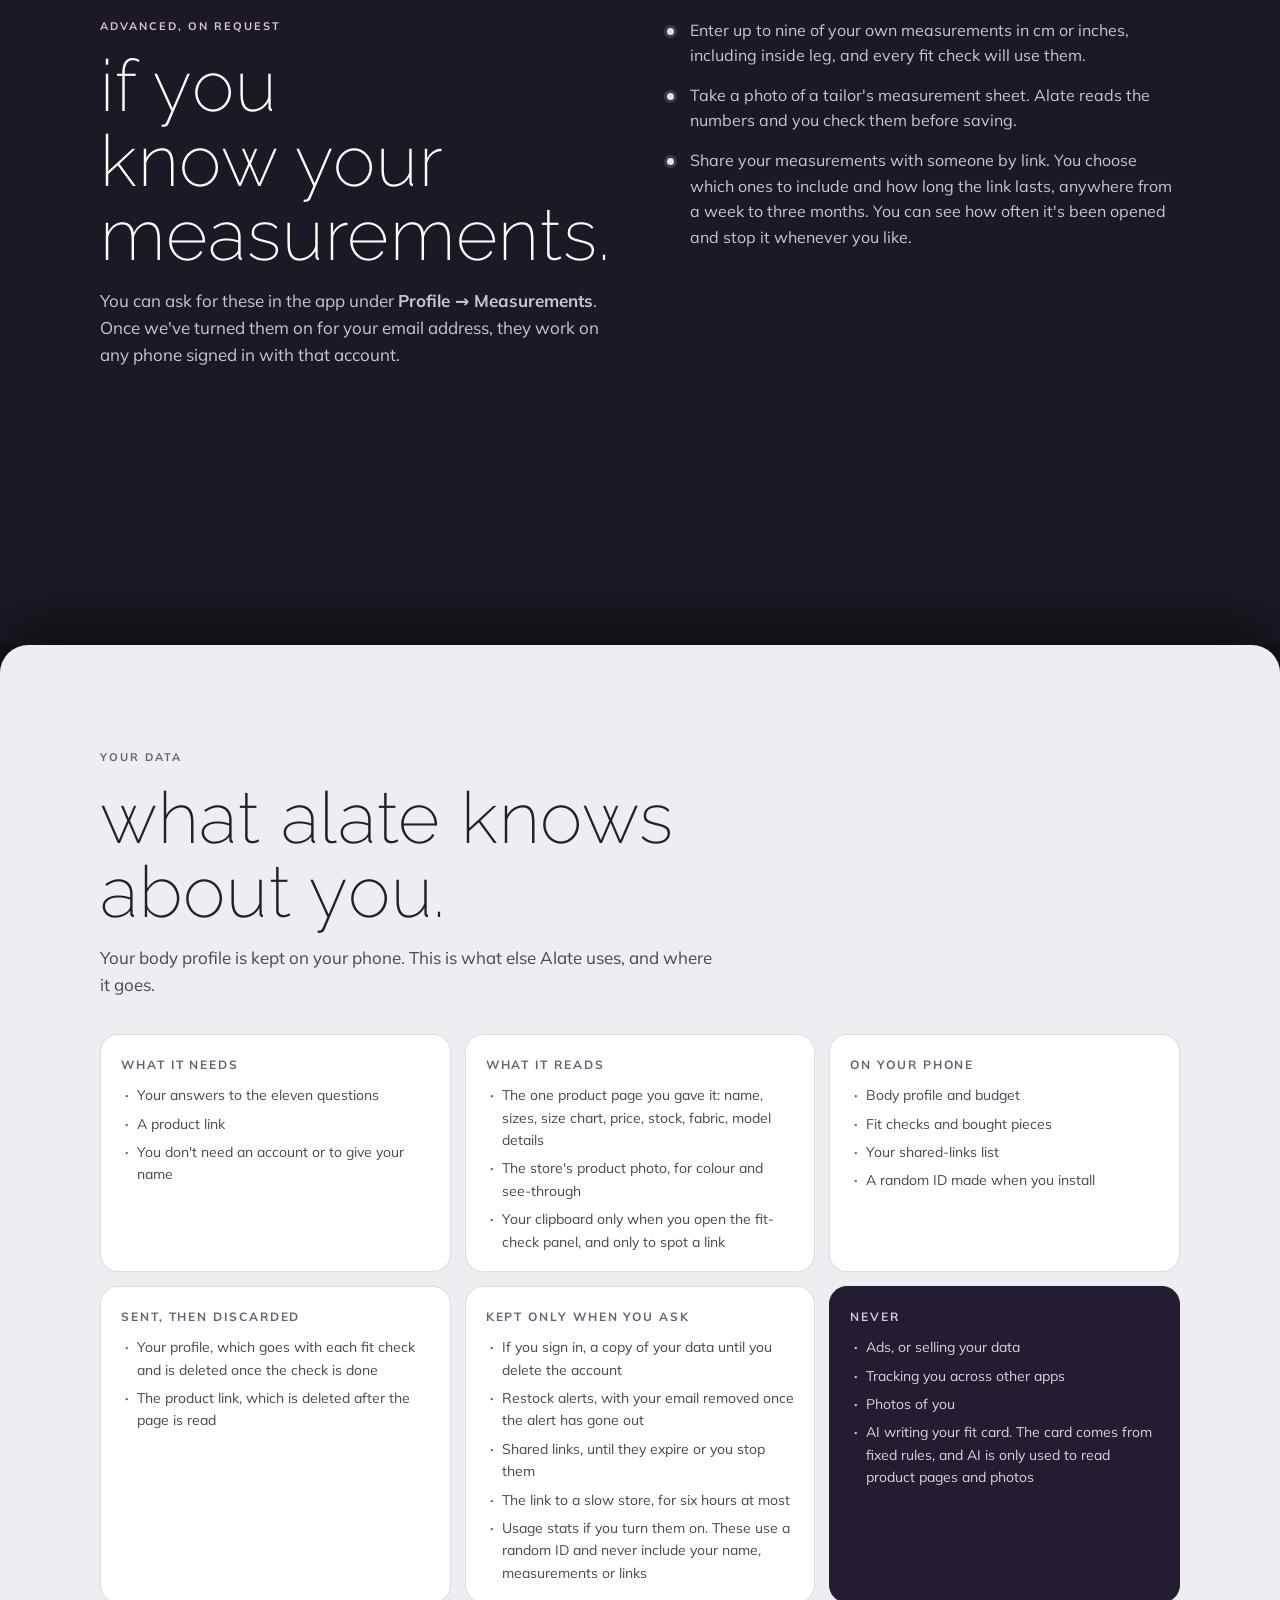
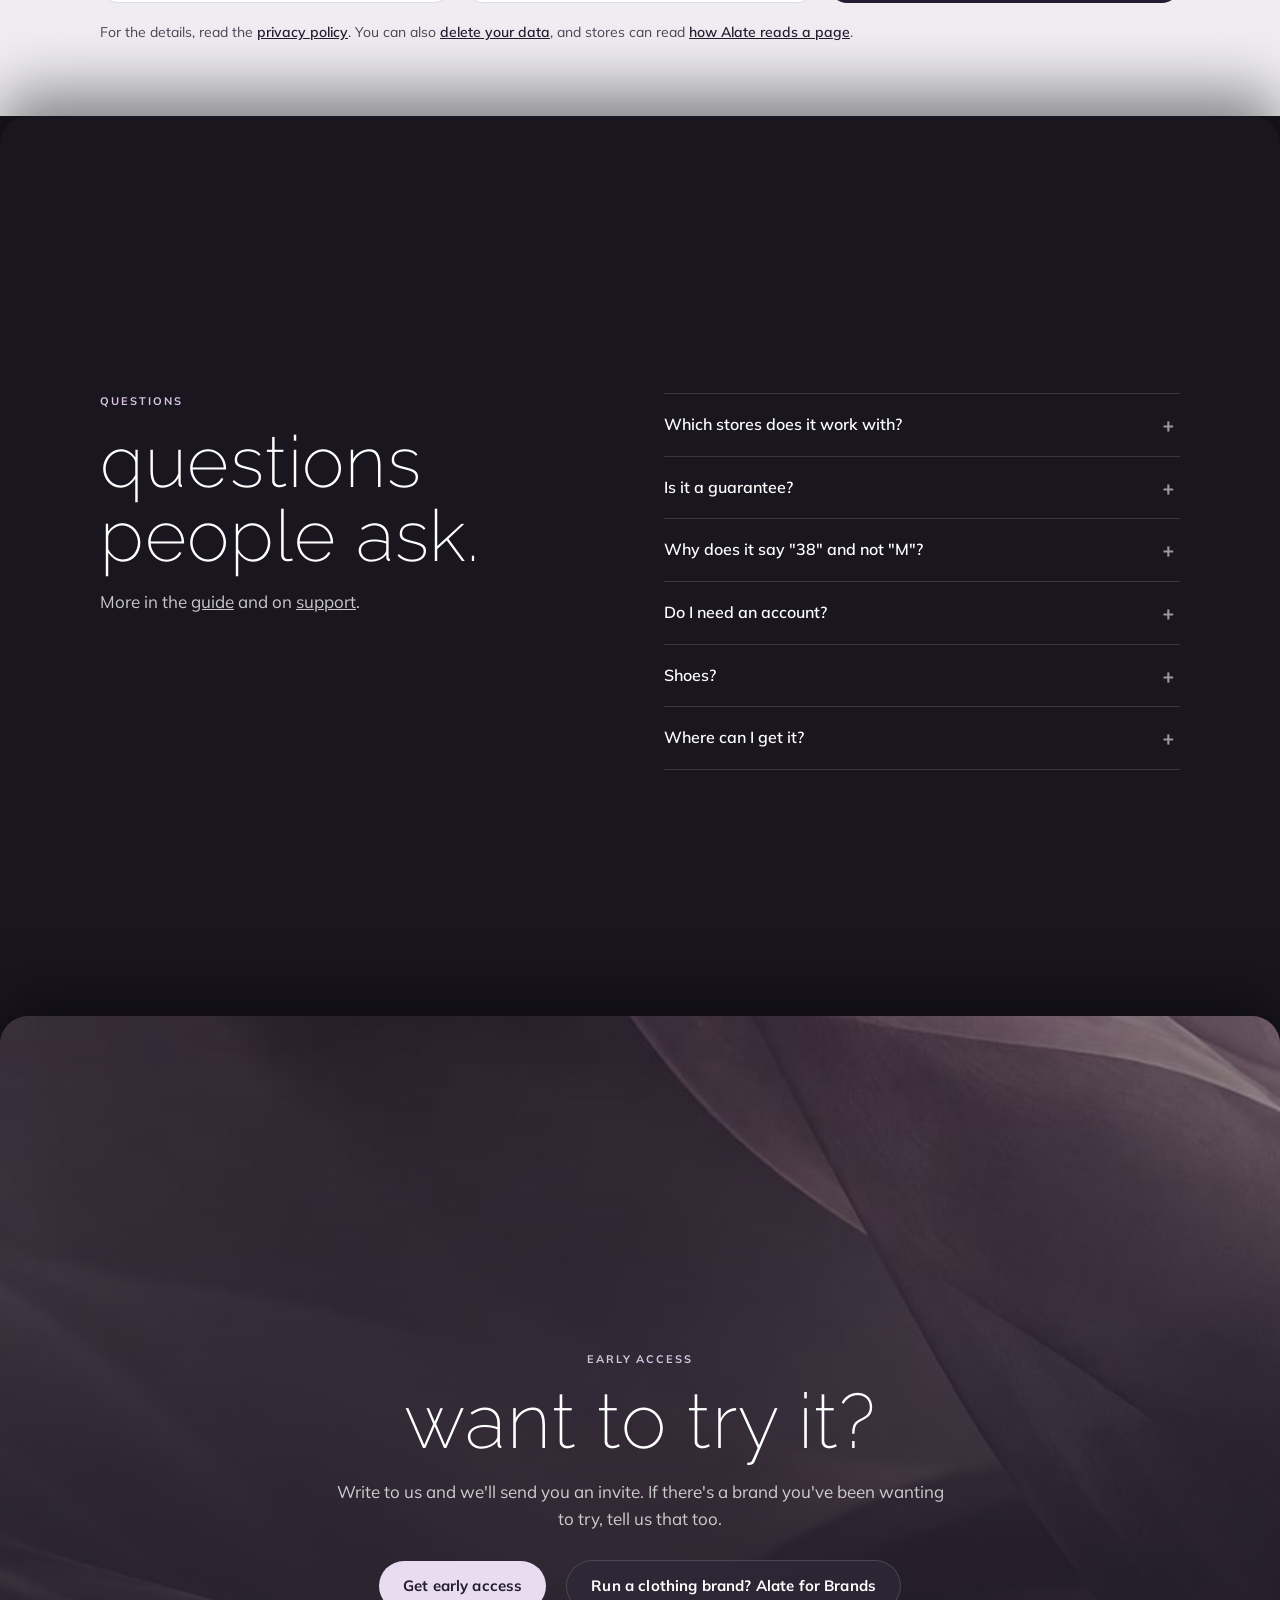
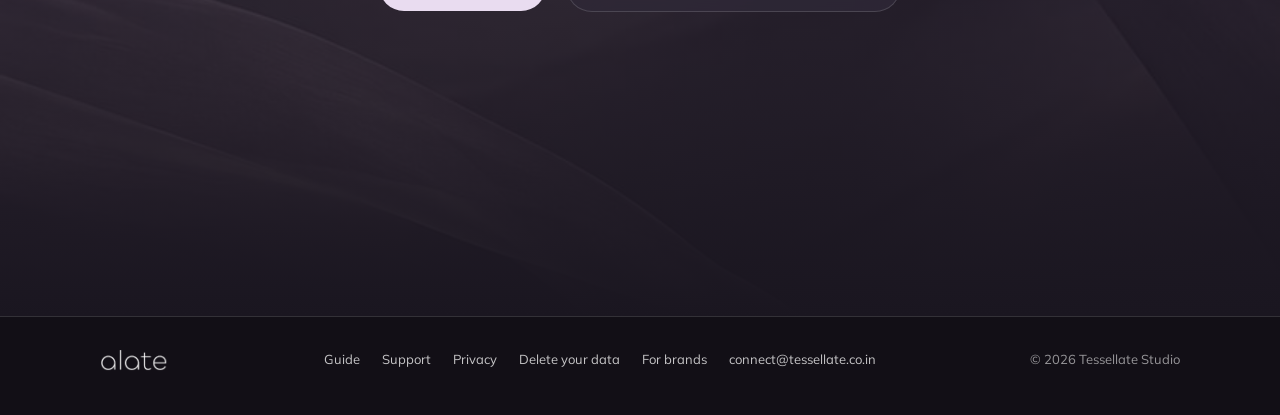
==== commit 31df9663: "Alate privacy policy: Sign in with Apple, and the Apple token kept only to revoke on delete Effectiv" ====
--- a/alate/index.html
+++ b/alate/index.html
@@ -221,7 +221,7 @@
           </article>
           <article class="card lit">
             <h3>sign in only if you want to</h3>
-            <p>You can sign in with Google if you want your profile, budget, last 50 fit checks and bought pieces on your other phones. If you don't, everything stays on this one.</p>
+            <p>You can sign in with Google (or Apple, on iPhone) if you want your profile, budget, last 50 fit checks and bought pieces on your other phones. If you don't, everything stays on this one.</p>
           </article>
         </div>
       </div>
@@ -234,7 +234,7 @@
       <div class="panel-head">
         <p class="overline">Advanced, on request</p>
         <h2 class="display">if you know your measurements.</h2>
-        <p class="lede">You can ask for these in the app under <strong>Profile → Measurements</strong>. Once we've turned them on for your email address, they work on any phone signed in with that Google account.</p>
+        <p class="lede">You can ask for these in the app under <strong>Profile → Measurements</strong>. Once we've turned them on for your email address, they work on any phone signed in with that account.</p>
       </div>
       <ul class="dash">
         <li>Enter up to nine of your own measurements in cm or inches, including inside leg, and every fit check will use them.</li>
@@ -332,7 +332,7 @@
         </details>
         <details>
           <summary>Do I need an account?</summary>
-          <div><p>No, fit checks work without one. Signing in with Google lets you use your profile on more than one phone, and you'll need it for Advanced features.</p></div>
+          <div><p>No, fit checks work without one. Signing in with Google, or Apple on iPhone, lets you use your profile on more than one phone, and you'll need it for Advanced features.</p></div>
         </details>
         <details>
           <summary>Shoes?</summary>
--- a/alate/assets/alate.css
+++ b/alate/assets/alate.css
@@ -126,7 +126,10 @@
 /* ---------- Top bar ---------- */
 .nav {
   position: fixed; inset: 0 0 auto 0; z-index: 50;
-  background: linear-gradient(to bottom, rgba(18, 15, 22, 0.86), rgba(18, 15, 22, 0));
+  /* Translucent frosted glass: the page shows through as colour, but the
+     heavy blur keeps text scrolling behind it from reading through. */
+  background: rgba(26, 22, 32, 0.55);
+  backdrop-filter: blur(28px) saturate(140%); -webkit-backdrop-filter: blur(28px) saturate(140%);
 }
 .nav .wrap { display: flex; align-items: center; justify-content: space-between; height: 68px; gap: 16px; }
 .wordmark { display: inline-block; line-height: 0; text-decoration: none; }
@@ -137,7 +140,7 @@
 .nav-links .pill { padding: 9px 18px; font-size: 14px; }
 @media (max-width: 720px) { .nav-links .hide-sm { display: none; } }
 .nav { transition: background 200ms ease; }
-.nav.on-paper { background: linear-gradient(to bottom, rgba(239, 237, 241, 0.94), rgba(239, 237, 241, 0)); }
+.nav.on-paper { background: rgba(239, 237, 241, 0.6); }
 .nav.on-paper .wordmark img { filter: brightness(0.19); }
 .nav.on-paper .nav-links a:not(.pill) { color: var(--ink-muted); }
 .nav.on-paper .nav-links a:not(.pill):hover { color: var(--ink-strong); }
@@ -283,8 +286,10 @@
 .split { display: grid; grid-template-columns: 1fr 1fr; gap: 48px; align-items: start; }
 @media (max-width: 860px) { .split { grid-template-columns: 1fr; gap: 28px; } }
 .dash { display: grid; gap: 14px; }
+/* Bullets are small lilac dots with a soft ring, like the app's selected chips. */
 .dash li { position: relative; padding-left: 26px; color: var(--on-2); }
-.dash li::before { content: ''; position: absolute; left: 0; top: 0.8em; width: 14px; height: 1px; background: var(--lilac-3); }
+.dash li::before { content: ''; position: absolute; left: 3px; top: 0.62em; width: 7px; height: 7px; border-radius: 50%; background: var(--lilac); box-shadow: 0 0 0 3px rgba(233, 220, 240, 0.16); }
+.paper .dash li::before { background: var(--plum); box-shadow: 0 0 0 3px rgba(96, 78, 110, 0.14); }
 .paper .dash li { color: var(--ink); }
 
 /* Data ledger: what's needed / read / kept / never */
@@ -354,7 +359,7 @@
    pages — paper ground, plum ink, same faces. */
 body.docs { background: var(--paper); color: var(--ink); }
 html:has(body.docs) { background: var(--paper); }
-body.docs .nav { position: sticky; top: 0; background: rgba(239, 237, 241, 0.9); backdrop-filter: blur(12px); -webkit-backdrop-filter: blur(12px); border-bottom: 1px solid var(--line); }
+body.docs .nav { position: sticky; top: 0; background: rgba(239, 237, 241, 0.6); backdrop-filter: blur(28px) saturate(140%); -webkit-backdrop-filter: blur(28px) saturate(140%); }
 body.docs .nav-links a:not(.pill) { color: var(--ink-muted); }
 body.docs .nav-links a:not(.pill):hover, body.docs .nav-links a[aria-current="page"] { color: var(--ink-strong); }
 body.docs .pill { background: var(--ink-strong); color: #fff; }
